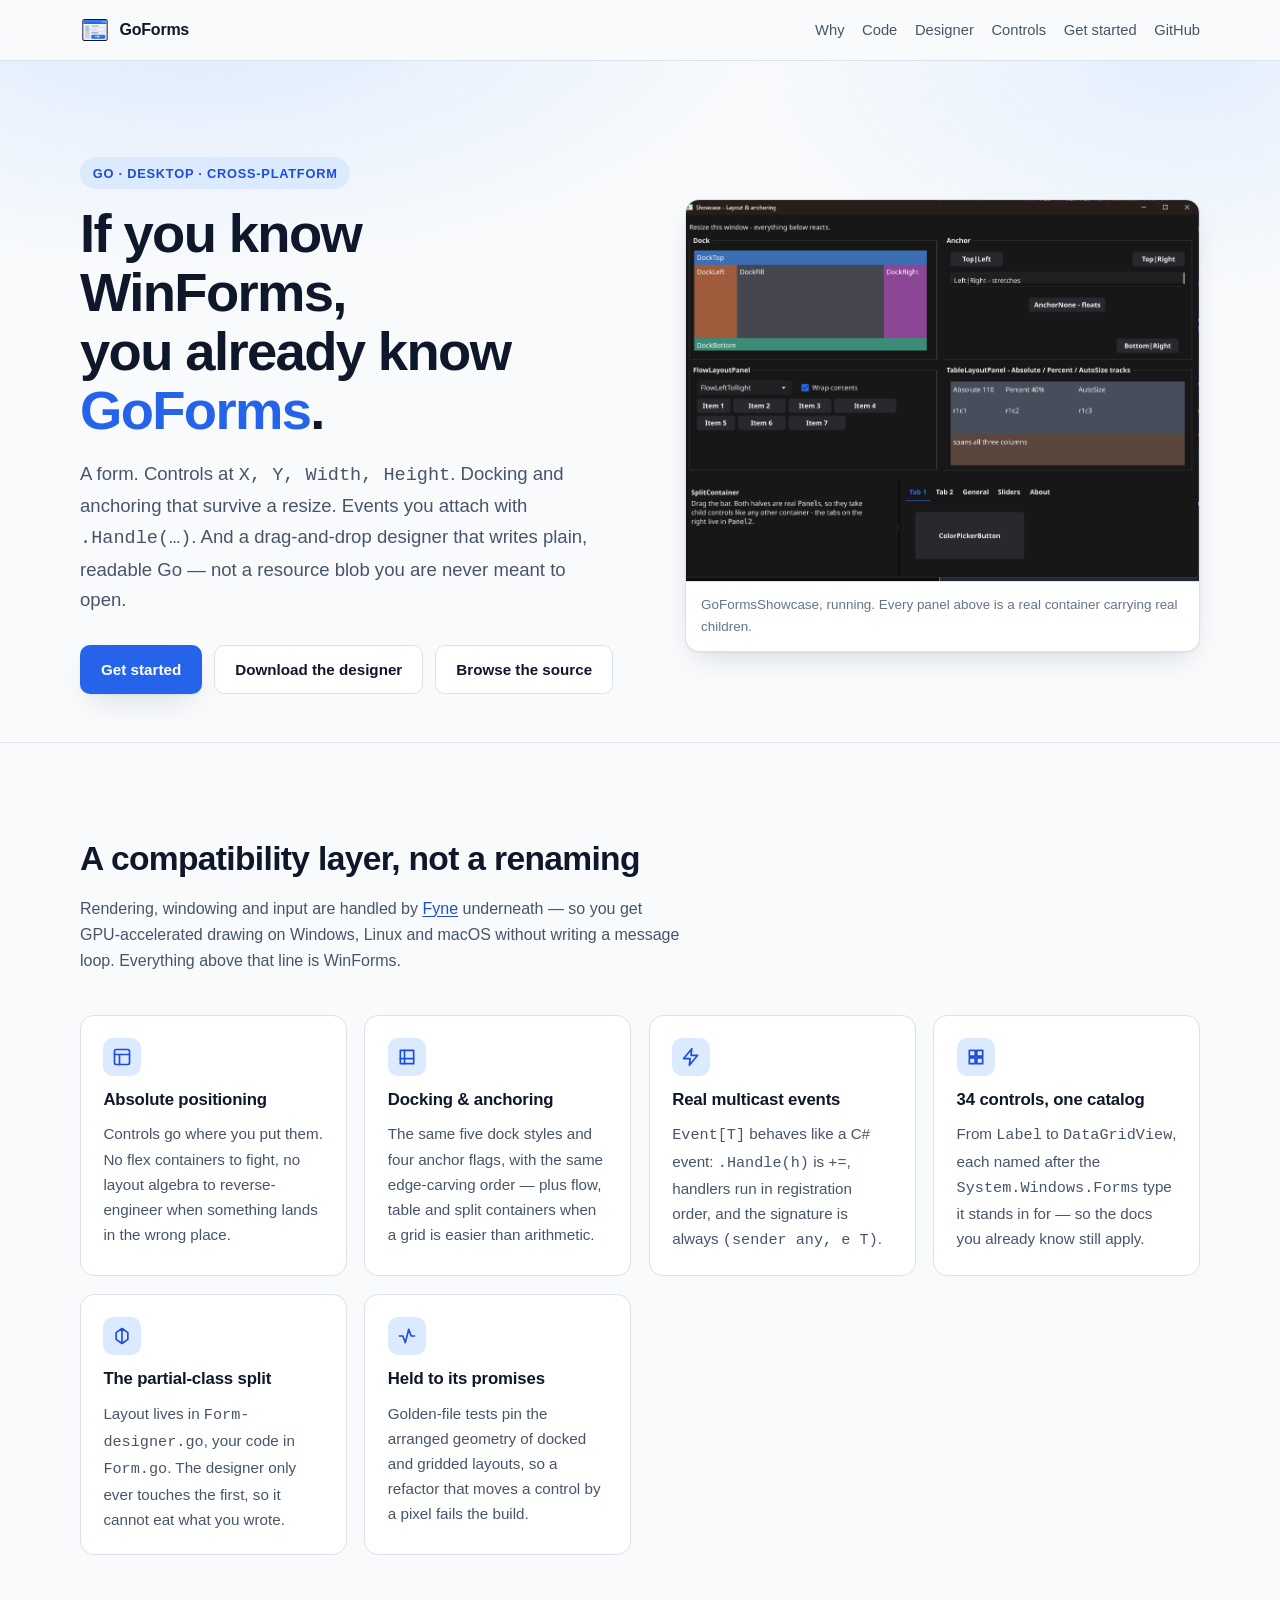
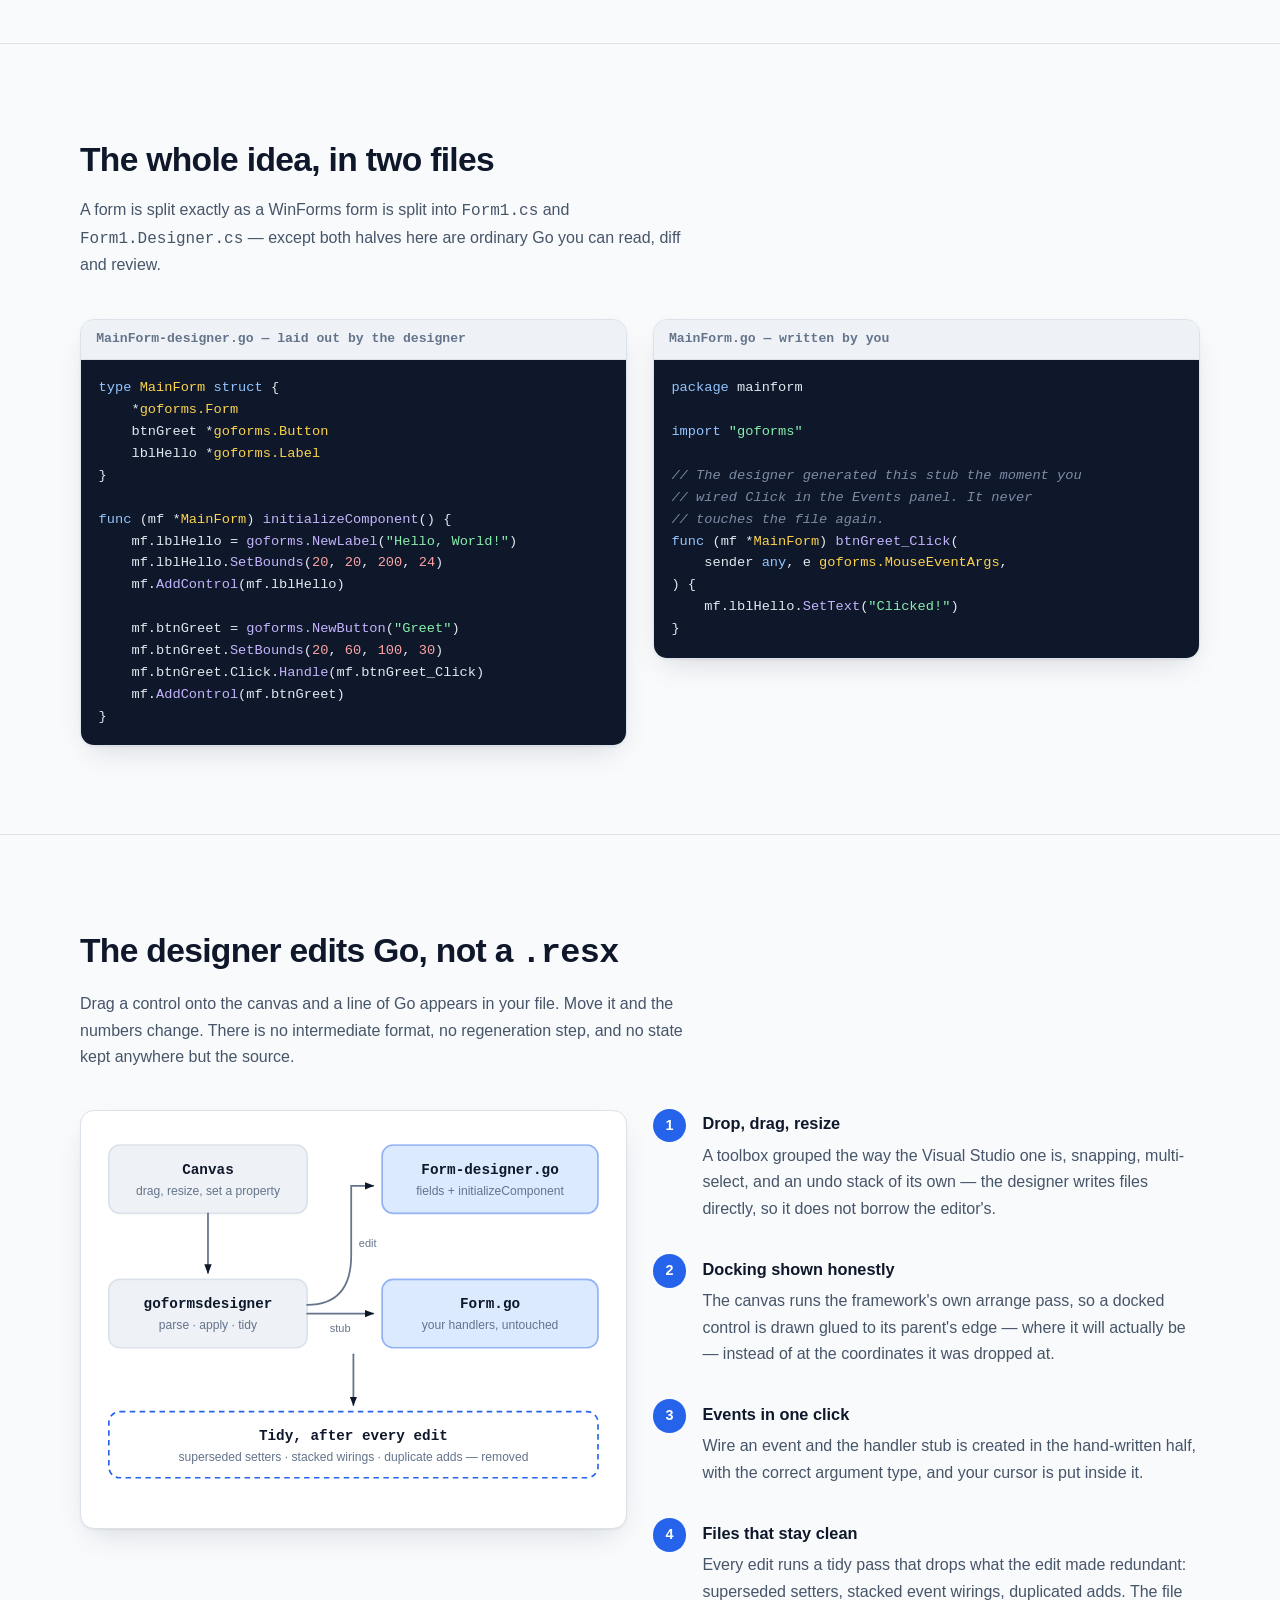
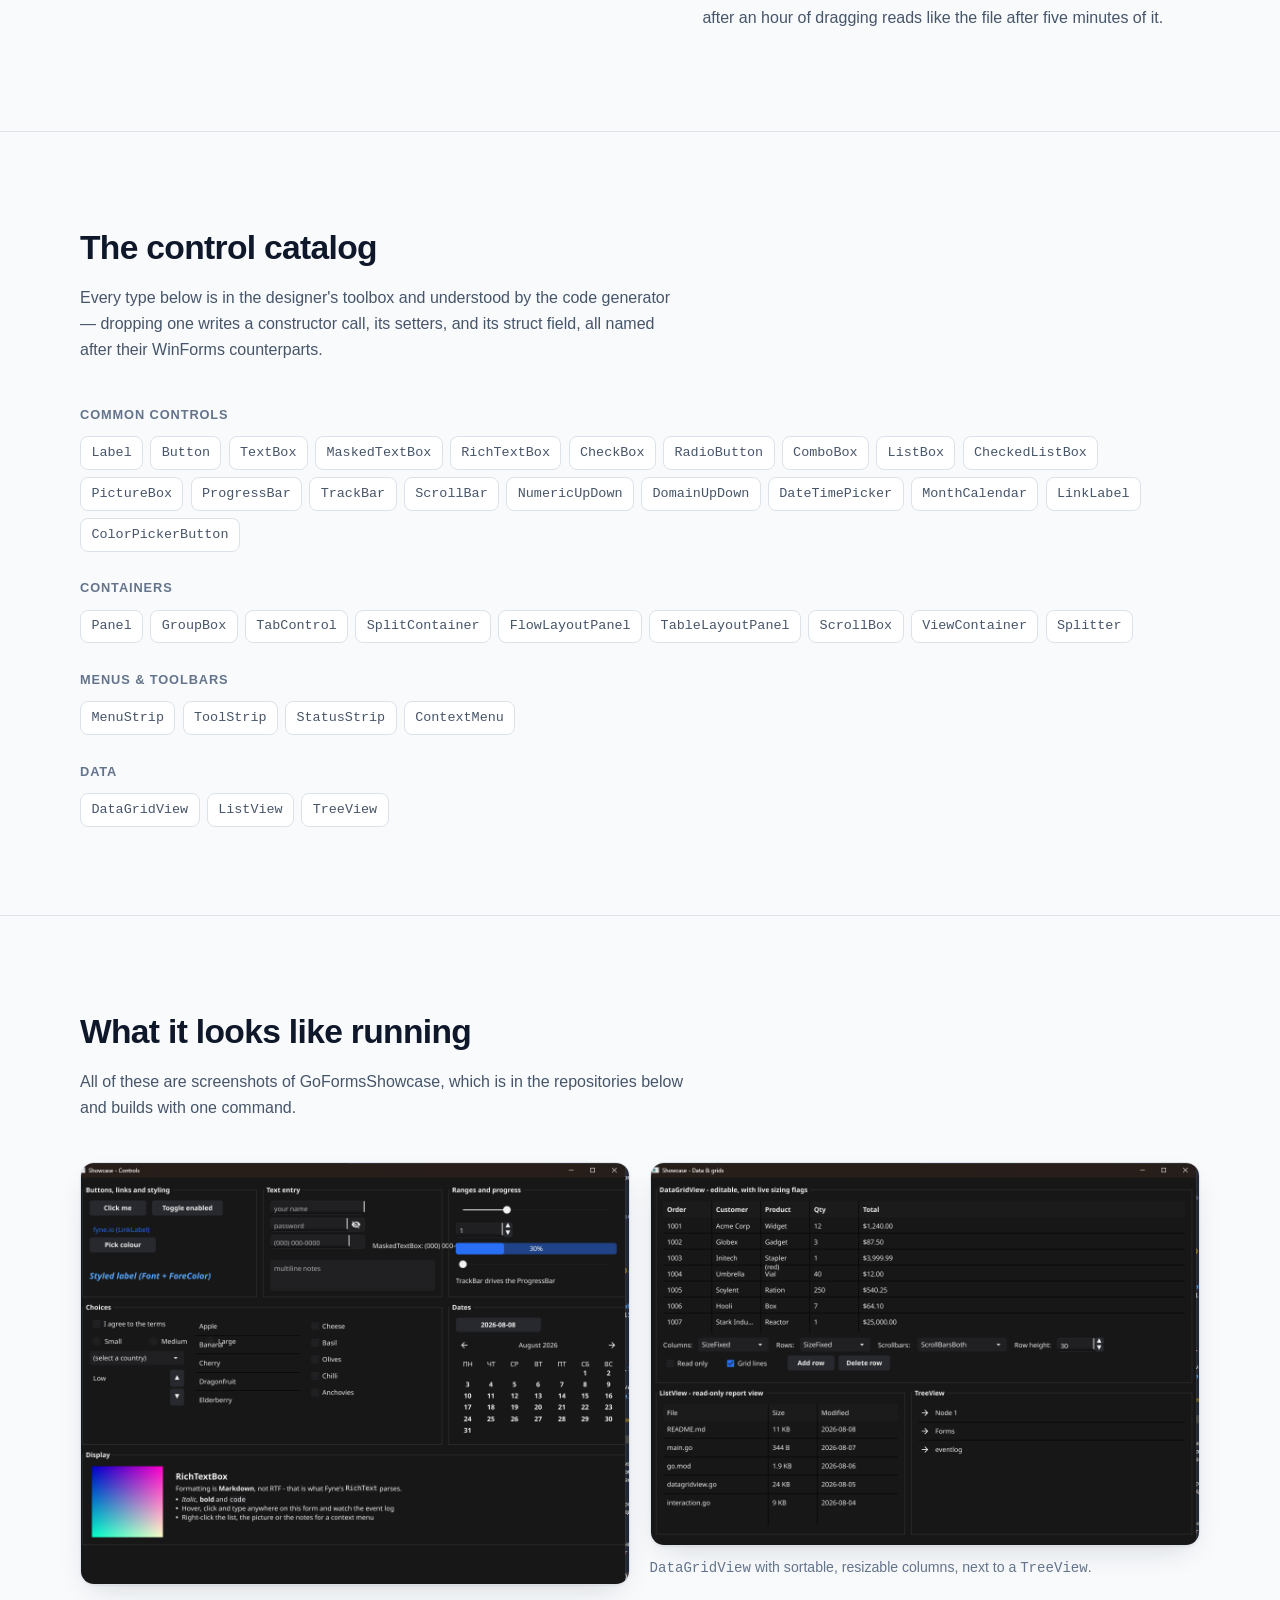
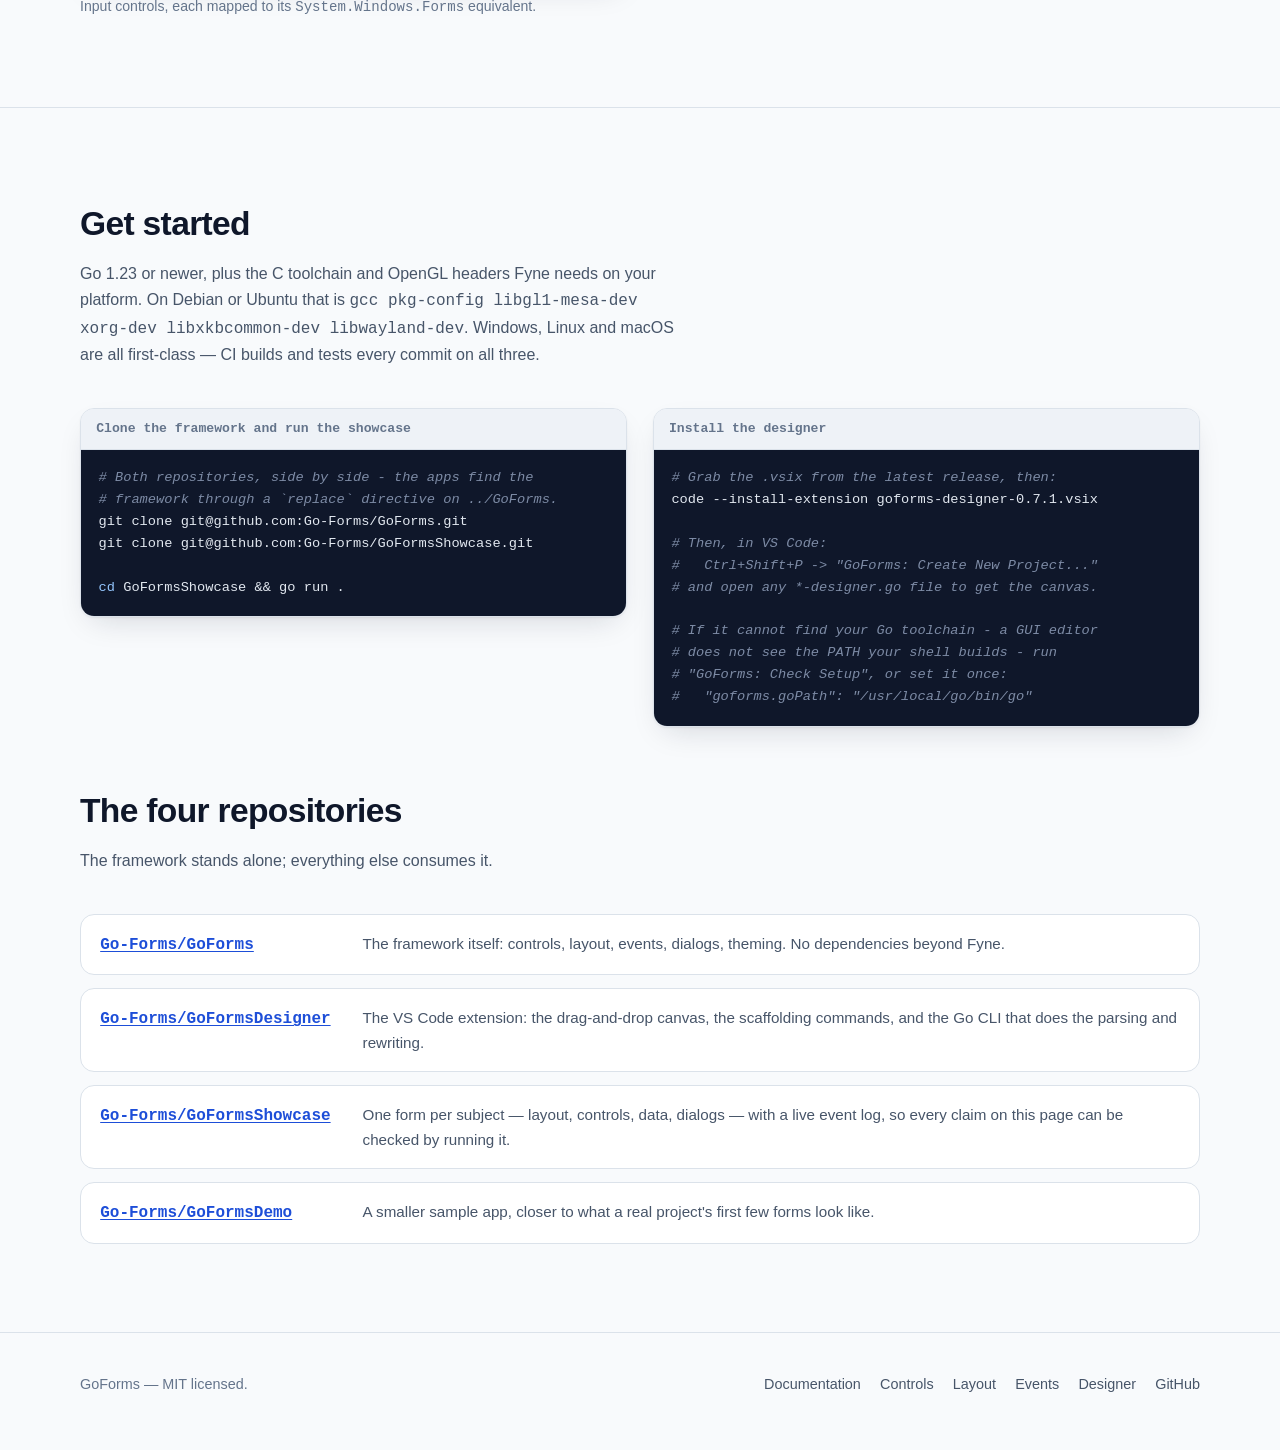
==== site/index.html @ 5653a072 "Point the site at the release that now exists The install block named a .vsix with no version and no" ====
<!doctype html>
<html lang="en">
<head>
<meta charset="utf-8">
<meta name="viewport" content="width=device-width, initial-scale=1">
<title>GoForms — WinForms for Go, with a real visual designer</title>
<meta name="description" content="GoForms is a Windows Forms-style GUI framework for Go: absolute layout, docking and anchoring, C#-style events, and a drag-and-drop designer that edits your Go source directly inside VS Code.">
<link rel="icon" href="assets/favicon.svg" type="image/svg+xml">
<link rel="stylesheet" href="style.css">
<meta property="og:title" content="GoForms — WinForms for Go">
<meta property="og:description" content="A Windows Forms-style GUI framework for Go, with a drag-and-drop designer for VS Code that edits your Go source directly.">
<meta property="og:type" content="website">
<meta property="og:image" content="assets/layout-design.png">
</head>
<body>

<header class="topbar">
  <div class="wrap">
    <a class="brand" href="#top">
      <img src="assets/logo.svg" alt="">
      <span>GoForms</span>
    </a>
    <nav>
      <a href="#why">Why</a>
      <a href="#code">Code</a>
      <a href="#designer">Designer</a>
      <a href="#controls">Controls</a>
      <a href="#start">Get started</a>
      <a href="https://github.com/Go-Forms">GitHub</a>
    </nav>
  </div>
</header>

<main id="top">

<section class="hero">
  <div class="wrap hero-grid">
    <div>
      <span class="eyebrow">Go · Desktop · Cross-platform</span>
      <h1>If you know WinForms,<br>you already know <span class="accent">GoForms</span>.</h1>
      <p class="lede">
        A form. Controls at <code translate="no">X, Y, Width, Height</code>. Docking and anchoring
        that survive a resize. Events you attach with <code translate="no">.Handle(…)</code>. And a
        drag-and-drop designer that writes plain, readable Go — not a resource
        blob you are never meant to open.
      </p>
      <div class="cta">
        <a class="btn btn-primary" href="#start">Get started</a>
        <a class="btn btn-ghost" href="https://github.com/Go-Forms/GoFormsDesigner/releases/latest">Download the designer</a>
        <a class="btn btn-ghost" href="https://github.com/Go-Forms/GoForms">Browse the source</a>
      </div>
    </div>
    <figure class="hero-shot">
      <img src="assets/layout-design.png" alt="The GoForms showcase running its layout form: five coloured docked panels, anchored buttons, a flow layout panel, a table layout panel and a split container with tabs.">
      <figcaption>GoFormsShowcase, running. Every panel above is a real container carrying real children.</figcaption>
    </figure>
  </div>
</section>

<section id="why">
  <div class="wrap">
    <div class="section-head">
      <h2>A compatibility layer, not a renaming</h2>
      <p>
        Rendering, windowing and input are handled by <a href="https://fyne.io">Fyne</a>
        underneath — so you get GPU-accelerated drawing on Windows, Linux and macOS
        without writing a message loop. Everything above that line is WinForms.
      </p>
    </div>

    <div class="cards">
      <div class="card">
        <div class="glyph" aria-hidden="true"><svg viewBox="0 0 24 24" fill="none" stroke="currentColor" stroke-width="2" stroke-linecap="round" stroke-linejoin="round"><rect x="3" y="3" width="18" height="18" rx="2"/><path d="M3 9h18M9 21V9"/></svg></div>
        <h3>Absolute positioning</h3>
        <p>Controls go where you put them. No flex containers to fight, no layout algebra to reverse-engineer when something lands in the wrong place.</p>
      </div>
      <div class="card">
        <div class="glyph" aria-hidden="true"><svg viewBox="0 0 24 24" fill="none" stroke="currentColor" stroke-width="2" stroke-linecap="round" stroke-linejoin="round"><path d="M4 4h16v16H4z"/><path d="M9 4v16M4 14h16"/></svg></div>
        <h3>Docking &amp; anchoring</h3>
        <p>The same five dock styles and four anchor flags, with the same edge-carving order — plus flow, table and split containers when a grid is easier than arithmetic.</p>
      </div>
      <div class="card">
        <div class="glyph" aria-hidden="true"><svg viewBox="0 0 24 24" fill="none" stroke="currentColor" stroke-width="2" stroke-linecap="round" stroke-linejoin="round"><path d="M13 2 3 14h8l-1 8 10-12h-8z"/></svg></div>
        <h3>Real multicast events</h3>
        <p><code translate="no">Event[T]</code> behaves like a C# event: <code translate="no">.Handle(h)</code> is <code translate="no">+=</code>, handlers run in registration order, and the signature is always <code translate="no">(sender any, e T)</code>.</p>
      </div>
      <div class="card">
        <div class="glyph" aria-hidden="true"><svg viewBox="0 0 24 24" fill="none" stroke="currentColor" stroke-width="2" stroke-linecap="round" stroke-linejoin="round"><path d="M4 4h7v7H4zM13 4h7v7h-7zM4 13h7v7H4zM13 13h7v7h-7z"/></svg></div>
        <h3>34 controls, one catalog</h3>
        <p>From <code translate="no">Label</code> to <code translate="no">DataGridView</code>, each named after the <code translate="no">System.Windows.Forms</code> type it stands in for — so the docs you already know still apply.</p>
      </div>
      <div class="card">
        <div class="glyph" aria-hidden="true"><svg viewBox="0 0 24 24" fill="none" stroke="currentColor" stroke-width="2" stroke-linecap="round" stroke-linejoin="round"><path d="M12 3v18M5 8l7-5 7 5v8l-7 5-7-5z"/></svg></div>
        <h3>The partial-class split</h3>
        <p>Layout lives in <code translate="no">Form-designer.go</code>, your code in <code translate="no">Form.go</code>. The designer only ever touches the first, so it cannot eat what you wrote.</p>
      </div>
      <div class="card">
        <div class="glyph" aria-hidden="true"><svg viewBox="0 0 24 24" fill="none" stroke="currentColor" stroke-width="2" stroke-linecap="round" stroke-linejoin="round"><path d="M3 12h4l3 8 4-16 3 8h4"/></svg></div>
        <h3>Held to its promises</h3>
        <p>Golden-file tests pin the arranged geometry of docked and gridded layouts, so a refactor that moves a control by a pixel fails the build.</p>
      </div>
    </div>
  </div>
</section>

<section id="code">
  <div class="wrap">
    <div class="section-head">
      <h2>The whole idea, in two files</h2>
      <p>
        A form is split exactly as a WinForms form is split into
        <code translate="no">Form1.cs</code> and <code translate="no">Form1.Designer.cs</code> — except both halves
        here are ordinary Go you can read, diff and review.
      </p>
    </div>

    <div class="split">
      <figure class="code">
        <figcaption translate="no">MainForm-designer.go — laid out by the designer</figcaption>
<pre translate="no"><span class="k">type</span> <span class="t">MainForm</span> <span class="k">struct</span> {
	*<span class="t">goforms.Form</span>
	btnGreet *<span class="t">goforms.Button</span>
	lblHello *<span class="t">goforms.Label</span>
}

<span class="k">func</span> (mf *<span class="t">MainForm</span>) <span class="f">initializeComponent</span>() {
	mf.lblHello = <span class="f">goforms.NewLabel</span>(<span class="s">"Hello, World!"</span>)
	mf.lblHello.<span class="f">SetBounds</span>(<span class="n">20</span>, <span class="n">20</span>, <span class="n">200</span>, <span class="n">24</span>)
	mf.<span class="f">AddControl</span>(mf.lblHello)

	mf.btnGreet = <span class="f">goforms.NewButton</span>(<span class="s">"Greet"</span>)
	mf.btnGreet.<span class="f">SetBounds</span>(<span class="n">20</span>, <span class="n">60</span>, <span class="n">100</span>, <span class="n">30</span>)
	mf.btnGreet.Click.<span class="f">Handle</span>(mf.btnGreet_Click)
	mf.<span class="f">AddControl</span>(mf.btnGreet)
}</pre>
      </figure>

      <figure class="code">
        <figcaption translate="no">MainForm.go — written by you</figcaption>
<pre translate="no"><span class="k">package</span> mainform

<span class="k">import</span> <span class="s">"goforms"</span>

<span class="c">// The designer generated this stub the moment you</span>
<span class="c">// wired Click in the Events panel. It never</span>
<span class="c">// touches the file again.</span>
<span class="k">func</span> (mf *<span class="t">MainForm</span>) <span class="f">btnGreet_Click</span>(
	sender <span class="k">any</span>, e <span class="t">goforms.MouseEventArgs</span>,
) {
	mf.lblHello.<span class="f">SetText</span>(<span class="s">"Clicked!"</span>)
}</pre>
      </figure>
    </div>
  </div>
</section>

<section id="designer">
  <div class="wrap">
    <div class="section-head">
      <h2>The designer edits Go, not a <code translate="no">.resx</code></h2>
      <p>
        Drag a control onto the canvas and a line of Go appears in your file.
        Move it and the numbers change. There is no intermediate format, no
        regeneration step, and no state kept anywhere but the source.
      </p>
    </div>

    <div class="split">
      <figure class="diagram">
        <svg viewBox="0 0 460 330" role="img" aria-labelledby="flow-title flow-desc">
          <title id="flow-title">What one designer edit does</title>
          <desc id="flow-desc">Dragging a control on the canvas sends an operation to the helper CLI, which
          rewrites the designer file; wiring an event additionally creates a handler stub in the
          hand-written file. Both files are then re-parsed to redraw the canvas.</desc>

          <defs>
            <marker id="dg-head" viewBox="0 0 10 10" refX="8" refY="5"
                    markerWidth="6" markerHeight="6" orient="auto-start-reverse">
              <path d="M0 1.5 9 5 0 8.5z" fill="currentColor"/>
            </marker>
          </defs>

          <g class="dg-box">
            <rect x="8" y="10" width="180" height="62" rx="10"/>
            <text class="dg-h" translate="no" x="98" y="36">Canvas</text>
            <text class="dg-p" x="98" y="55">drag, resize, set a property</text>
          </g>

          <g class="dg-box">
            <rect x="8" y="132" width="180" height="62" rx="10"/>
            <text class="dg-h" translate="no" x="98" y="158">goformsdesigner</text>
            <text class="dg-p" x="98" y="177">parse · apply · tidy</text>
          </g>

          <g class="dg-box dg-file">
            <rect x="256" y="10" width="196" height="62" rx="10"/>
            <text class="dg-h" translate="no" x="354" y="36">Form-designer.go</text>
            <text class="dg-p" x="354" y="55">fields + initializeComponent</text>
          </g>

          <g class="dg-box dg-file">
            <rect x="256" y="132" width="196" height="62" rx="10"/>
            <text class="dg-h" translate="no" x="354" y="158">Form.go</text>
            <text class="dg-p" x="354" y="177">your handlers, untouched</text>
          </g>

          <g class="dg-box dg-tidy">
            <rect x="8" y="252" width="444" height="60" rx="10"/>
            <text class="dg-h" translate="no" x="230" y="278">Tidy, after every edit</text>
            <text class="dg-p" x="230" y="297">superseded setters · stacked wirings · duplicate adds — removed</text>
          </g>

          <g class="dg-arrow">
            <path d="M98 72v54"/>
            <path d="M188 163h60"/>
            <path d="M188 155q40 0 40-45V47h20"/>
            <path d="M230 200v46"/>
          </g>
          <g class="dg-label">
            <text x="218" y="180">stub</text>
            <text x="243" y="103">edit</text>
          </g>
        </svg>
      </figure>
      <div>
        <ol class="steps">
          <li>
            <h3>Drop, drag, resize</h3>
            <p>A toolbox grouped the way the Visual Studio one is, snapping, multi-select, and an undo stack of its own — the designer writes files directly, so it does not borrow the editor's.</p>
          </li>
          <li>
            <h3>Docking shown honestly</h3>
            <p>The canvas runs the framework's own arrange pass, so a docked control is drawn glued to its parent's edge — where it will actually be — instead of at the coordinates it was dropped at.</p>
          </li>
          <li>
            <h3>Events in one click</h3>
            <p>Wire an event and the handler stub is created in the hand-written half, with the correct argument type, and your cursor is put inside it.</p>
          </li>
          <li>
            <h3>Files that stay clean</h3>
            <p>Every edit runs a tidy pass that drops what the edit made redundant: superseded setters, stacked event wirings, duplicated adds. The file after an hour of dragging reads like the file after five minutes of it.</p>
          </li>
        </ol>
      </div>
    </div>
  </div>
</section>

<section id="controls">
  <div class="wrap">
    <div class="section-head">
      <h2>The control catalog</h2>
      <p>
        Every type below is in the designer's toolbox and understood by the code
        generator — dropping one writes a constructor call, its setters, and its
        struct field, all named after their WinForms counterparts.
      </p>
    </div>

    <div class="catalog-group">
      <h3>Common controls</h3>
      <div class="chips">
        <span class="chip" translate="no">Label</span><span class="chip" translate="no">Button</span><span class="chip" translate="no">TextBox</span>
        <span class="chip" translate="no">MaskedTextBox</span><span class="chip" translate="no">RichTextBox</span><span class="chip" translate="no">CheckBox</span>
        <span class="chip" translate="no">RadioButton</span><span class="chip" translate="no">ComboBox</span><span class="chip" translate="no">ListBox</span>
        <span class="chip" translate="no">CheckedListBox</span><span class="chip" translate="no">PictureBox</span><span class="chip" translate="no">ProgressBar</span>
        <span class="chip" translate="no">TrackBar</span><span class="chip" translate="no">ScrollBar</span><span class="chip" translate="no">NumericUpDown</span>
        <span class="chip" translate="no">DomainUpDown</span><span class="chip" translate="no">DateTimePicker</span><span class="chip" translate="no">MonthCalendar</span>
        <span class="chip" translate="no">LinkLabel</span><span class="chip" translate="no">ColorPickerButton</span>
      </div>
    </div>

    <div class="catalog-group">
      <h3>Containers</h3>
      <div class="chips">
        <span class="chip" translate="no">Panel</span><span class="chip" translate="no">GroupBox</span><span class="chip" translate="no">TabControl</span>
        <span class="chip" translate="no">SplitContainer</span><span class="chip" translate="no">FlowLayoutPanel</span>
        <span class="chip" translate="no">TableLayoutPanel</span><span class="chip" translate="no">ScrollBox</span>
        <span class="chip" translate="no">ViewContainer</span><span class="chip" translate="no">Splitter</span>
      </div>
    </div>

    <div class="catalog-group">
      <h3>Menus &amp; toolbars</h3>
      <div class="chips">
        <span class="chip" translate="no">MenuStrip</span><span class="chip" translate="no">ToolStrip</span>
        <span class="chip" translate="no">StatusStrip</span><span class="chip" translate="no">ContextMenu</span>
      </div>
    </div>

    <div class="catalog-group">
      <h3>Data</h3>
      <div class="chips">
        <span class="chip" translate="no">DataGridView</span><span class="chip" translate="no">ListView</span><span class="chip" translate="no">TreeView</span>
      </div>
    </div>
  </div>
</section>

<section id="gallery">
  <div class="wrap">
    <div class="section-head">
      <h2>What it looks like running</h2>
      <p>All of these are screenshots of GoFormsShowcase, which is in the repositories below and builds with one command.</p>
    </div>
    <div class="gallery">
      <figure>
        <img src="assets/form-controls.png" alt="A form showing text boxes, combo boxes, check boxes, track bars and up-down controls.">
        <figcaption>Input controls, each mapped to its <code translate="no">System.Windows.Forms</code> equivalent.</figcaption>
      </figure>
      <figure>
        <img src="assets/form-data.png" alt="A DataGridView with sortable columns beside a TreeView.">
        <figcaption><code translate="no">DataGridView</code> with sortable, resizable columns, next to a <code translate="no">TreeView</code>.</figcaption>
      </figure>
    </div>
  </div>
</section>

<section id="start">
  <div class="wrap">
    <div class="section-head">
      <h2>Get started</h2>
      <p>
        Go 1.23 or newer, plus the C toolchain and OpenGL headers Fyne needs on
        your platform. On Debian or Ubuntu that is
        <code translate="no">gcc pkg-config libgl1-mesa-dev xorg-dev libxkbcommon-dev libwayland-dev</code>.
        Windows, Linux and macOS are all first-class — CI builds and tests
        every commit on all three.
      </p>
    </div>

    <div class="split">
      <figure class="code">
        <figcaption>Clone the framework and run the showcase</figcaption>
<pre translate="no"><span class="c"># Both repositories, side by side - the apps find the</span>
<span class="c"># framework through a `replace` directive on ../GoForms.</span>
git clone git@github.com:Go-Forms/GoForms.git
git clone git@github.com:Go-Forms/GoFormsShowcase.git

<span class="k">cd</span> GoFormsShowcase &amp;&amp; go run .</pre>
      </figure>

      <figure class="code">
        <figcaption>Install the designer</figcaption>
<pre translate="no"><span class="c"># Grab the .vsix from the latest release, then:</span>
code --install-extension goforms-designer-0.7.1.vsix

<span class="c"># Then, in VS Code:</span>
<span class="c">#   Ctrl+Shift+P -> "GoForms: Create New Project..."</span>
<span class="c"># and open any *-designer.go file to get the canvas.</span>

<span class="c"># If it cannot find your Go toolchain - a GUI editor</span>
<span class="c"># does not see the PATH your shell builds - run</span>
<span class="c"># "GoForms: Check Setup", or set it once:</span>
<span class="c">#   "goforms.goPath": "/usr/local/go/bin/go"</span></pre>
      </figure>
    </div>

    <div class="section-head" style="margin-top:3.5rem">
      <h2>The four repositories</h2>
      <p>The framework stands alone; everything else consumes it.</p>
    </div>

    <div class="repos">
      <div class="repo">
        <a href="https://github.com/Go-Forms/GoForms">Go-Forms/GoForms</a>
        <p>The framework itself: controls, layout, events, dialogs, theming. No dependencies beyond Fyne.</p>
      </div>
      <div class="repo">
        <a href="https://github.com/Go-Forms/GoFormsDesigner">Go-Forms/GoFormsDesigner</a>
        <p>The VS Code extension: the drag-and-drop canvas, the scaffolding commands, and the Go CLI that does the parsing and rewriting.</p>
      </div>
      <div class="repo">
        <a href="https://github.com/Go-Forms/GoFormsShowcase">Go-Forms/GoFormsShowcase</a>
        <p>One form per subject — layout, controls, data, dialogs — with a live event log, so every claim on this page can be checked by running it.</p>
      </div>
      <div class="repo">
        <a href="https://github.com/Go-Forms/GoFormsDemo">Go-Forms/GoFormsDemo</a>
        <p>A smaller sample app, closer to what a real project's first few forms look like.</p>
      </div>
    </div>
  </div>
</section>

</main>

<footer>
  <div class="wrap">
    <span>GoForms — MIT licensed.</span>
    <nav>
      <a href="https://github.com/Go-Forms/GoForms/tree/main/docs">Documentation</a>
      <a href="https://github.com/Go-Forms/GoForms/blob/main/docs/controls.md">Controls</a>
      <a href="https://github.com/Go-Forms/GoForms/blob/main/docs/layout.md">Layout</a>
      <a href="https://github.com/Go-Forms/GoForms/blob/main/docs/events.md">Events</a>
      <a href="https://github.com/Go-Forms/GoForms/blob/main/docs/designer.md">Designer</a>
      <a href="https://github.com/Go-Forms">GitHub</a>
    </nav>
  </div>
</footer>

</body>
</html>
---- site/style.css ----
/* GoForms landing page.
   One palette, defined light-first on :root and re-stated for the two ways a
   visitor can end up dark: an explicit choice, and the system default. */
:root {
  --bg: #f8fafc;
  --bg-raised: #ffffff;
  --bg-sunken: #eef2f7;
  --ink: #0f172a;
  --ink-soft: #475569;
  --ink-faint: #64748b;
  --line: #dbe2ea;
  --accent: #2563eb;
  --accent-soft: #dbeafe;
  --accent-ink: #1d4ed8;
  --code-bg: #0f172a;
  --code-ink: #e2e8f0;
  --shadow: 0 1px 2px rgba(15, 23, 42, .06), 0 12px 32px -12px rgba(15, 23, 42, .18);
  --radius: 14px;
  --measure: 68ch;
  color-scheme: light;
}

@media (prefers-color-scheme: dark) {
  :root:not([data-theme="light"]) {
    --bg: #0b1120;
    --bg-raised: #111a2e;
    --bg-sunken: #0f172a;
    --ink: #e8eef8;
    --ink-soft: #a8b6cd;
    --ink-faint: #8296b3;
    --line: #23314c;
    --accent: #60a5fa;
    --accent-soft: #17264a;
    --accent-ink: #93c5fd;
    --code-bg: #070c17;
    --code-ink: #dbe4f3;
    --shadow: 0 1px 2px rgba(0, 0, 0, .5), 0 16px 40px -16px rgba(0, 0, 0, .7);
    color-scheme: dark;
  }
}

:root[data-theme="dark"] {
  --bg: #0b1120;
  --bg-raised: #111a2e;
  --bg-sunken: #0f172a;
  --ink: #e8eef8;
  --ink-soft: #a8b6cd;
  --ink-faint: #8296b3;
  --line: #23314c;
  --accent: #60a5fa;
  --accent-soft: #17264a;
  --accent-ink: #93c5fd;
  --code-bg: #070c17;
  --code-ink: #dbe4f3;
  --shadow: 0 1px 2px rgba(0, 0, 0, .5), 0 16px 40px -16px rgba(0, 0, 0, .7);
  color-scheme: dark;
}

* { box-sizing: border-box; }

body {
  margin: 0;
  background: var(--bg);
  color: var(--ink);
  font: 16px/1.65 -apple-system, "Segoe UI", "Inter", Roboto, "Noto Sans",
        "Helvetica Neue", Arial, ui-sans-serif, system-ui, sans-serif;
  -webkit-font-smoothing: antialiased;
}

img { max-width: 100%; height: auto; display: block; }
a { color: var(--accent-ink); text-decoration-thickness: 1px; text-underline-offset: 2px; }
a:hover { color: var(--accent); }

code, pre, kbd {
  font-family: ui-monospace, SFMono-Regular, "SF Mono", Menlo, Consolas,
               "Liberation Mono", monospace;
}

.wrap { width: min(1120px, 100% - 3rem); margin-inline: auto; }

/* ---- Header ---------------------------------------------------------- */

.topbar {
  position: sticky;
  top: 0;
  z-index: 20;
  background: color-mix(in srgb, var(--bg) 86%, transparent);
  backdrop-filter: saturate(160%) blur(12px);
  border-bottom: 1px solid var(--line);
}

.topbar .wrap {
  display: flex;
  align-items: center;
  gap: 1.25rem;
  min-height: 60px;
}

.brand {
  display: flex;
  align-items: center;
  gap: .6rem;
  font-weight: 700;
  letter-spacing: -.015em;
  color: var(--ink);
  text-decoration: none;
  margin-right: auto;
}
.brand img { width: 30px; height: 30px; }

.topbar nav {
  display: flex;
  gap: 1.1rem;
  flex-wrap: wrap;
  font-size: .92rem;
}
.topbar nav a { color: var(--ink-soft); text-decoration: none; }
.topbar nav a:hover { color: var(--accent); }

/* ---- Hero ------------------------------------------------------------ */

.hero {
  padding: clamp(3rem, 8vw, 6rem) 0 3rem;
  background:
    radial-gradient(900px 420px at 15% -10%, var(--accent-soft), transparent 65%),
    radial-gradient(700px 380px at 92% 0%, color-mix(in srgb, var(--accent-soft) 70%, transparent), transparent 60%);
}

.hero-grid {
  display: grid;
  grid-template-columns: minmax(0, 1.05fr) minmax(0, 1fr);
  gap: clamp(2rem, 5vw, 4rem);
  align-items: center;
}

.eyebrow {
  display: inline-flex;
  align-items: center;
  gap: .5rem;
  font-size: .8rem;
  font-weight: 600;
  letter-spacing: .06em;
  text-transform: uppercase;
  color: var(--accent-ink);
  background: var(--accent-soft);
  border-radius: 999px;
  padding: .35rem .8rem;
}

h1 {
  font-size: clamp(2.2rem, 5.5vw, 3.4rem);
  line-height: 1.08;
  letter-spacing: -.03em;
  margin: 1rem 0 .8rem;
}
h1 .accent { color: var(--accent); }

.lede { font-size: clamp(1.02rem, 1.6vw, 1.16rem); color: var(--ink-soft); max-width: 52ch; }

.cta { display: flex; flex-wrap: wrap; gap: .75rem; margin-top: 1.8rem; }

.btn {
  display: inline-flex;
  align-items: center;
  gap: .5rem;
  padding: .68rem 1.25rem;
  border-radius: 10px;
  font-weight: 600;
  font-size: .95rem;
  text-decoration: none;
  border: 1px solid transparent;
  transition: transform .12s ease, box-shadow .12s ease;
}
.btn:hover { transform: translateY(-1px); }
.btn-primary { background: var(--accent); color: #fff; box-shadow: var(--shadow); }
.btn-primary:hover { color: #fff; }
.btn-ghost { background: var(--bg-raised); color: var(--ink); border-color: var(--line); }
.btn-ghost:hover { color: var(--ink); border-color: var(--accent); }

.hero-shot {
  margin: 0;
  border-radius: var(--radius);
  overflow: hidden;
  border: 1px solid var(--line);
  box-shadow: var(--shadow);
  background: var(--bg-raised);
}
.hero-shot figcaption {
  padding: .75rem .95rem;
  border-top: 1px solid var(--line);
  font-size: .84rem;
  color: var(--ink-faint);
}

/* ---- Sections -------------------------------------------------------- */

section { padding: clamp(3rem, 7vw, 5.5rem) 0; }
section + section { border-top: 1px solid var(--line); }

.section-head { max-width: var(--measure); margin-bottom: 2.5rem; }
.section-head h2 {
  font-size: clamp(1.6rem, 3.2vw, 2.1rem);
  letter-spacing: -.02em;
  margin: 0 0 .6rem;
}
.section-head p { color: var(--ink-soft); margin: 0; }

.cards {
  display: grid;
  grid-template-columns: repeat(auto-fit, minmax(260px, 1fr));
  gap: 1.1rem;
}

.card {
  background: var(--bg-raised);
  border: 1px solid var(--line);
  border-radius: var(--radius);
  padding: 1.4rem;
}
.card h3 { margin: .6rem 0 .5rem; font-size: 1.05rem; letter-spacing: -.01em; }
.card p { margin: 0; color: var(--ink-soft); font-size: .95rem; }
.card .glyph {
  width: 38px; height: 38px;
  display: grid; place-items: center;
  border-radius: 10px;
  background: var(--accent-soft);
  color: var(--accent-ink);
}
.card .glyph svg { width: 20px; height: 20px; }

/* ---- Code ------------------------------------------------------------ */

.split {
  display: grid;
  grid-template-columns: repeat(auto-fit, minmax(340px, 1fr));
  gap: 1.6rem;
  align-items: start;
}

figure.code {
  margin: 0;
  border-radius: var(--radius);
  overflow: hidden;
  border: 1px solid var(--line);
  box-shadow: var(--shadow);
}
figure.code figcaption {
  background: var(--bg-sunken);
  border-bottom: 1px solid var(--line);
  padding: .55rem .95rem;
  font-size: .82rem;
  font-weight: 600;
  color: var(--ink-faint);
  font-family: ui-monospace, SFMono-Regular, Menlo, Consolas, monospace;
}
pre {
  margin: 0;
  padding: 1.1rem;
  background: var(--code-bg);
  color: var(--code-ink);
  overflow-x: auto;
  font-size: .855rem;
  line-height: 1.6;
  tab-size: 4;
}
.k  { color: #93c5fd; }
.s  { color: #86efac; }
.n  { color: #fca5a5; }
.c  { color: #7d8ba5; font-style: italic; }
.t  { color: #fcd34d; }
.f  { color: #c4b5fd; }

/* ---- Catalog --------------------------------------------------------- */

.chips { display: flex; flex-wrap: wrap; gap: .45rem; }
.chip {
  font-size: .84rem;
  font-family: ui-monospace, SFMono-Regular, Menlo, Consolas, monospace;
  padding: .3rem .65rem;
  border-radius: 8px;
  background: var(--bg-raised);
  border: 1px solid var(--line);
  color: var(--ink-soft);
}
.catalog-group + .catalog-group { margin-top: 1.6rem; }
.catalog-group h3 {
  font-size: .8rem;
  letter-spacing: .07em;
  text-transform: uppercase;
  color: var(--ink-faint);
  margin: 0 0 .7rem;
}

/* ---- Repo table ------------------------------------------------------ */

.repos { display: grid; gap: .8rem; }
.repo {
  display: grid;
  grid-template-columns: minmax(0, 15rem) minmax(0, 1fr);
  gap: .35rem 1.4rem;
  align-items: baseline;
  padding: 1rem 1.2rem;
  background: var(--bg-raised);
  border: 1px solid var(--line);
  border-radius: var(--radius);
}
.repo a { font-weight: 600; font-family: ui-monospace, SFMono-Regular, Menlo, Consolas, monospace; }
.repo p { margin: 0; color: var(--ink-soft); font-size: .95rem; }

/* ---- Steps ----------------------------------------------------------- */

ol.steps { counter-reset: step; list-style: none; padding: 0; margin: 0; display: grid; gap: 1.4rem; }
ol.steps > li { counter-increment: step; padding-left: 3.1rem; position: relative; }
ol.steps > li::before {
  content: counter(step);
  position: absolute;
  left: 0; top: -.1rem;
  width: 2.1rem; height: 2.1rem;
  display: grid; place-items: center;
  border-radius: 50%;
  background: var(--accent);
  color: #fff;
  font-weight: 700;
  font-size: .9rem;
}
ol.steps h3 { margin: 0 0 .35rem; font-size: 1.02rem; }
ol.steps p { margin: 0 0 .7rem; color: var(--ink-soft); }

/* ---- Gallery --------------------------------------------------------- */

.gallery { display: grid; grid-template-columns: repeat(auto-fit, minmax(300px, 1fr)); gap: 1.2rem; }
.gallery figure { margin: 0; }
.gallery img { border-radius: var(--radius); border: 1px solid var(--line); box-shadow: var(--shadow); }
.gallery figcaption { margin-top: .6rem; font-size: .88rem; color: var(--ink-faint); }

/* ---- Footer ---------------------------------------------------------- */

footer {
  border-top: 1px solid var(--line);
  padding: 2.5rem 0 3.5rem;
  color: var(--ink-faint);
  font-size: .9rem;
}
footer .wrap { display: flex; flex-wrap: wrap; gap: 1rem 2rem; align-items: center; }
footer nav { display: flex; gap: 1.2rem; margin-left: auto; flex-wrap: wrap; }
footer a { color: var(--ink-soft); text-decoration: none; }
footer a:hover { color: var(--accent); }

@media (max-width: 860px) {
  .hero-grid { grid-template-columns: 1fr; }
  .repo { grid-template-columns: 1fr; }
  .topbar nav { display: none; }
}

/* ---- Diagram --------------------------------------------------------- */

figure.diagram {
  margin: 0;
  padding: 1.4rem 1.2rem;
  background: var(--bg-raised);
  border: 1px solid var(--line);
  border-radius: var(--radius);
  box-shadow: var(--shadow);
}
figure.diagram svg { width: 100%; height: auto; overflow: visible; }

.dg-box rect { fill: var(--bg-sunken); stroke: var(--line); stroke-width: 1.5; }
.dg-box.dg-file rect { fill: var(--accent-soft); stroke: color-mix(in srgb, var(--accent) 45%, transparent); }
.dg-box.dg-tidy rect { fill: none; stroke: var(--accent); stroke-width: 1.5; stroke-dasharray: 5 4; }

.dg-h {
  fill: var(--ink);
  font: 600 13px ui-monospace, SFMono-Regular, Menlo, Consolas, monospace;
  text-anchor: middle;
}
.dg-p {
  fill: var(--ink-faint);
  font: 11px -apple-system, "Segoe UI", Roboto, Arial, sans-serif;
  text-anchor: middle;
}
.dg-arrow {
  /* The marker paints with currentColor, which it inherits from here. */
  color: var(--ink-faint);
}
.dg-arrow path {
  fill: none;
  stroke: var(--ink-faint);
  stroke-width: 1.6;
  stroke-linecap: round;
  marker-end: url(#dg-head);
}
.dg-label text {
  fill: var(--ink-faint);
  font: 10px -apple-system, "Segoe UI", Roboto, Arial, sans-serif;
  text-anchor: middle;
}
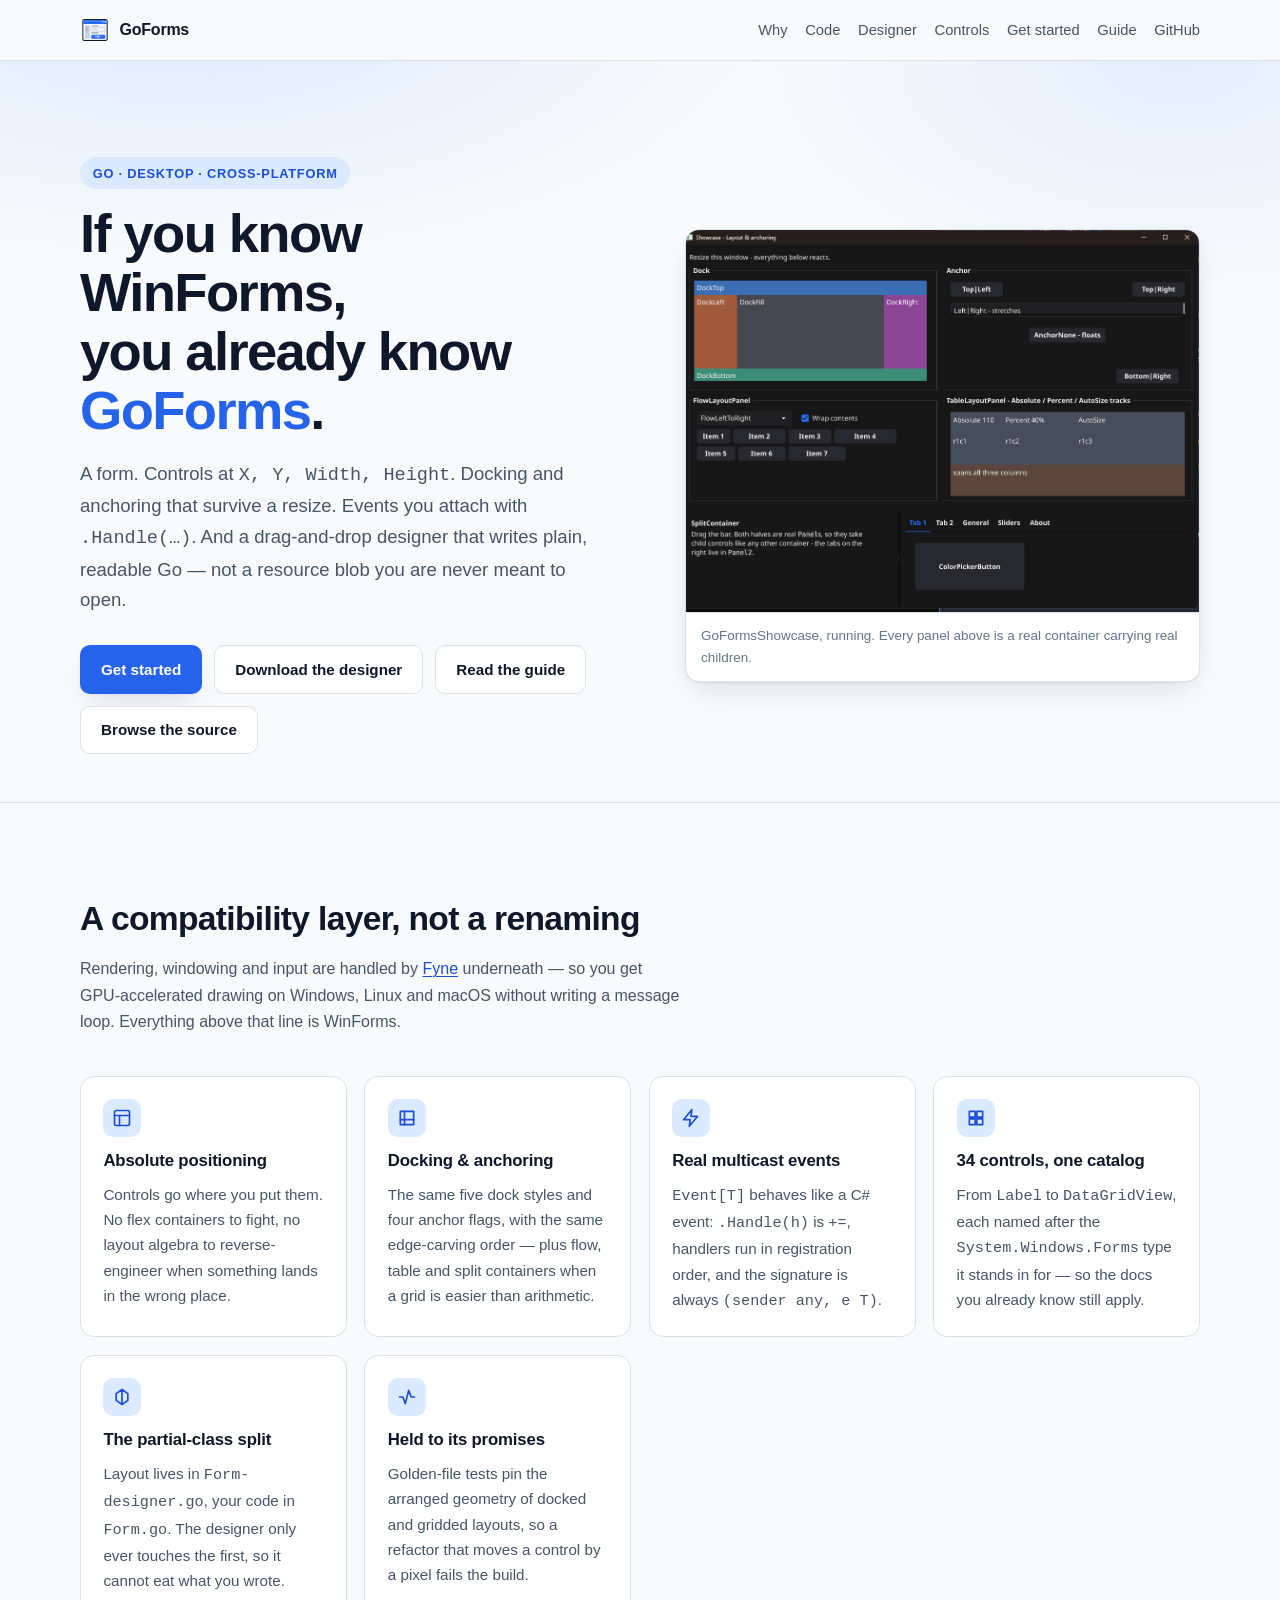
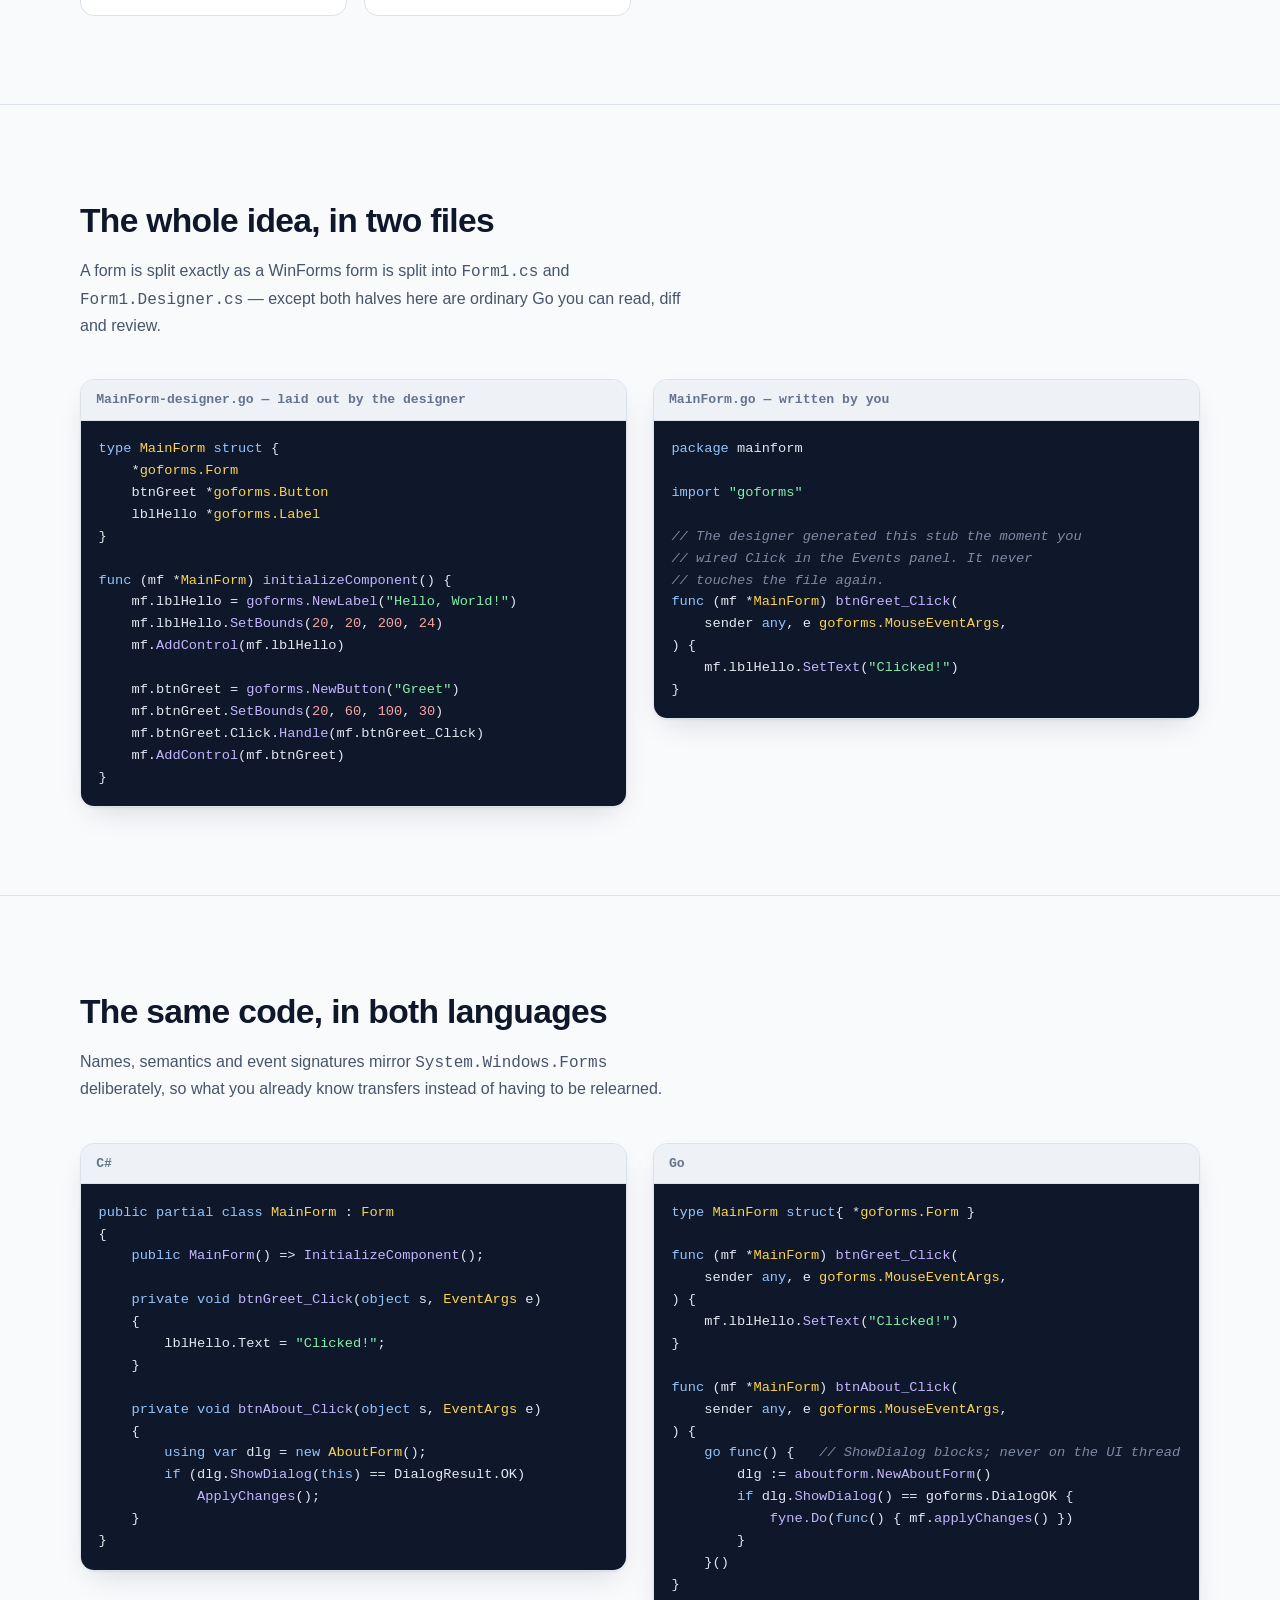
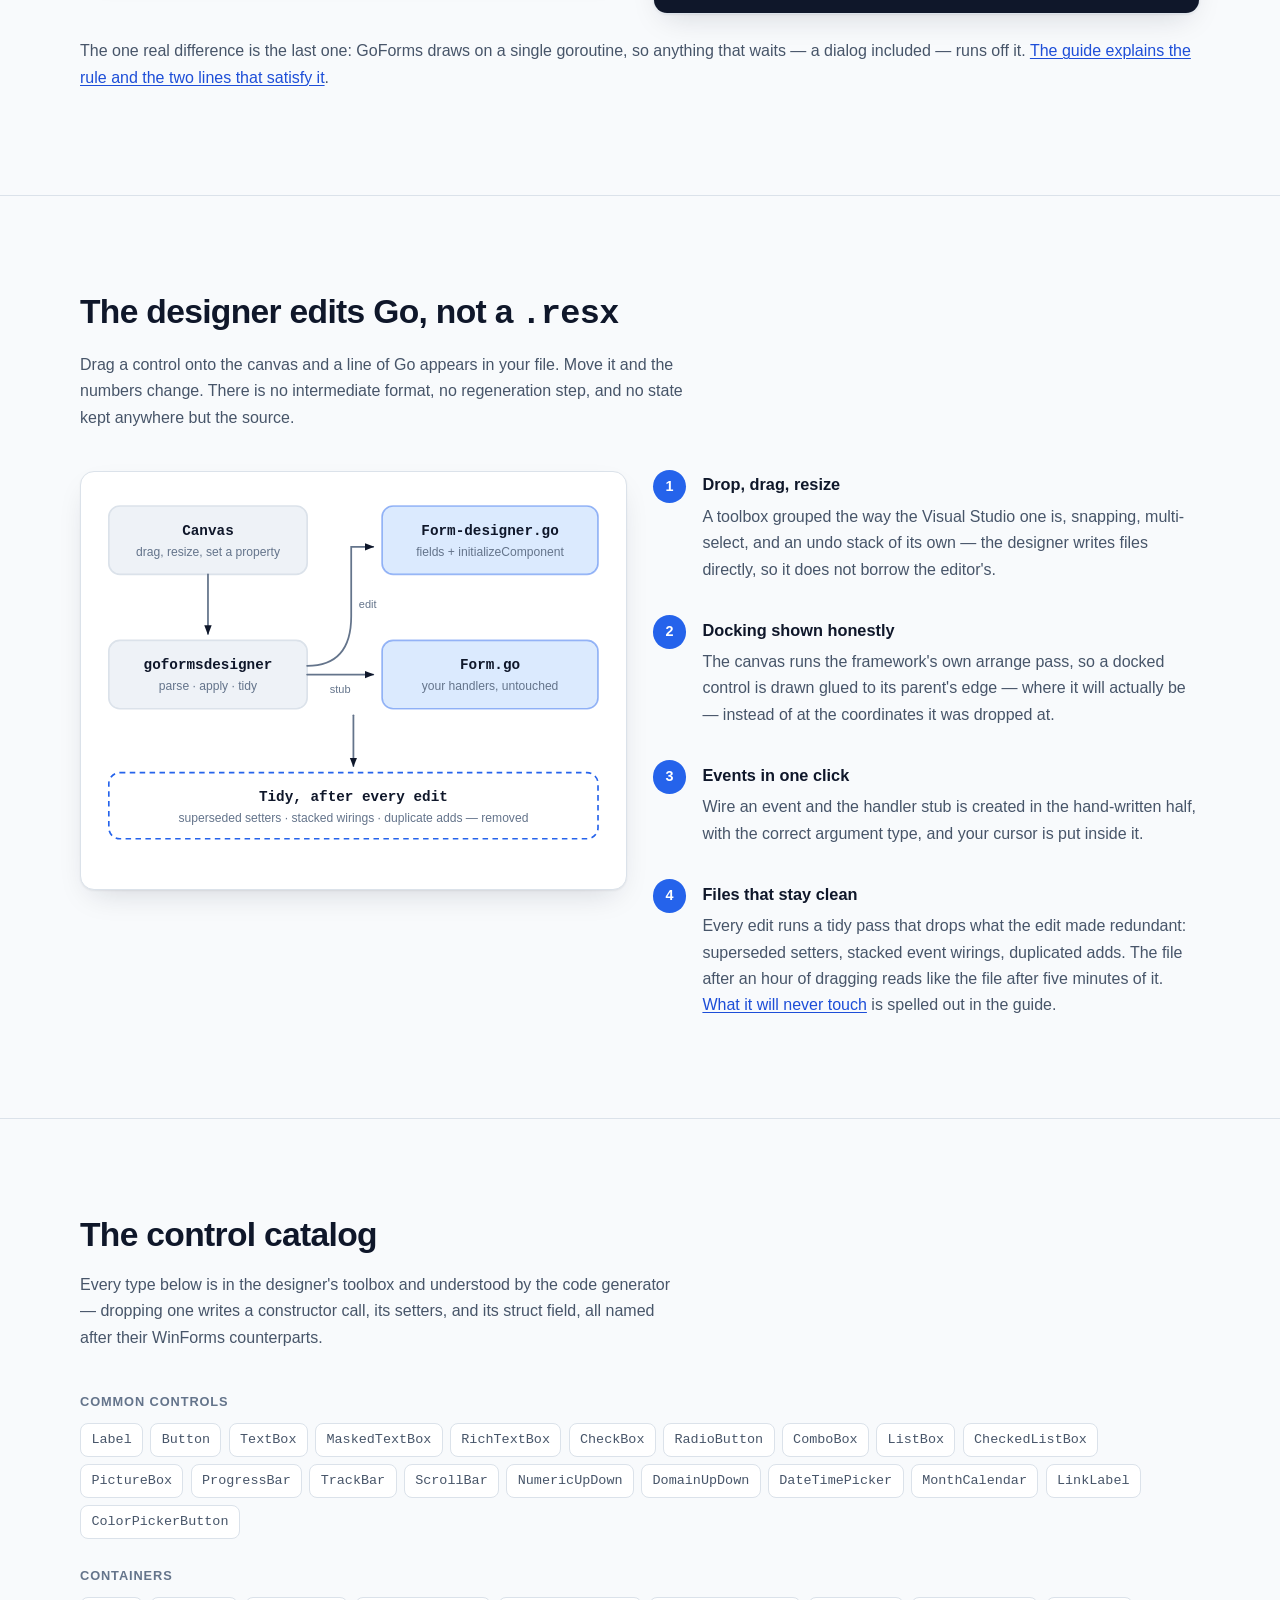
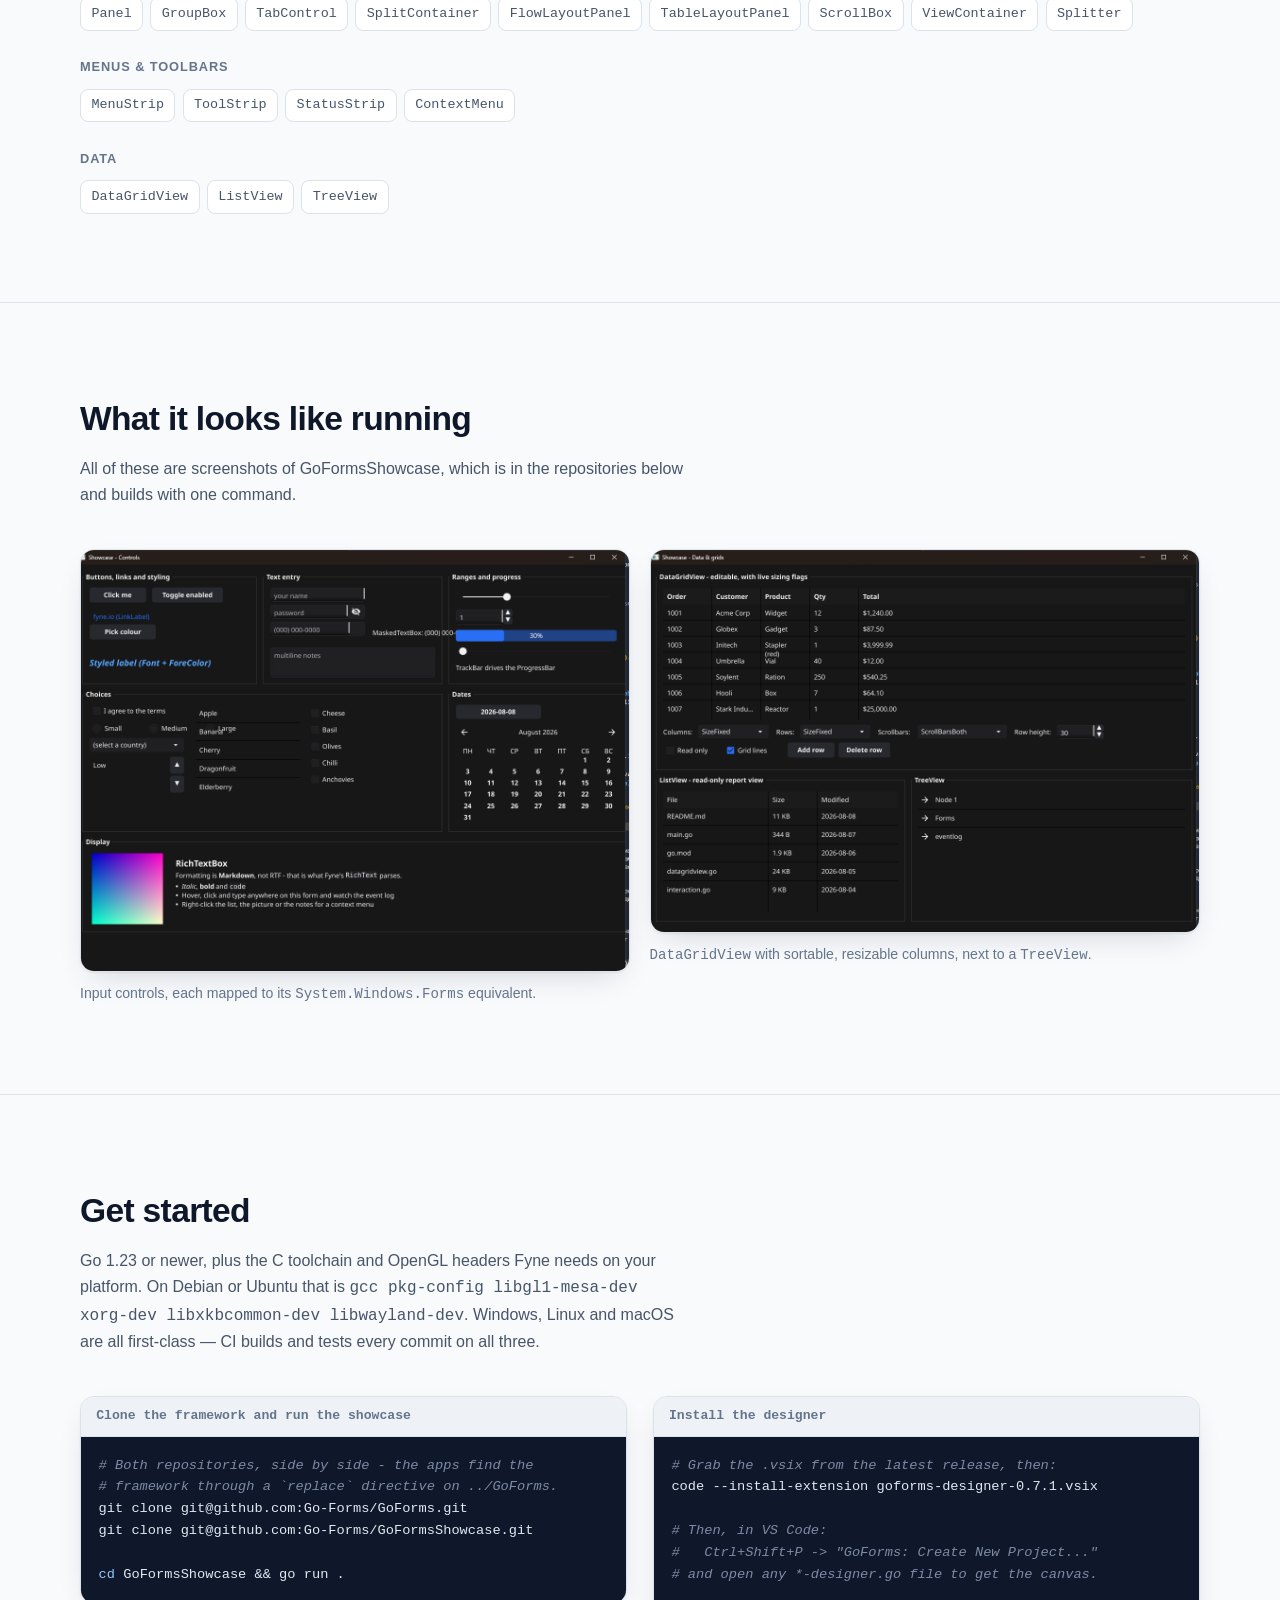
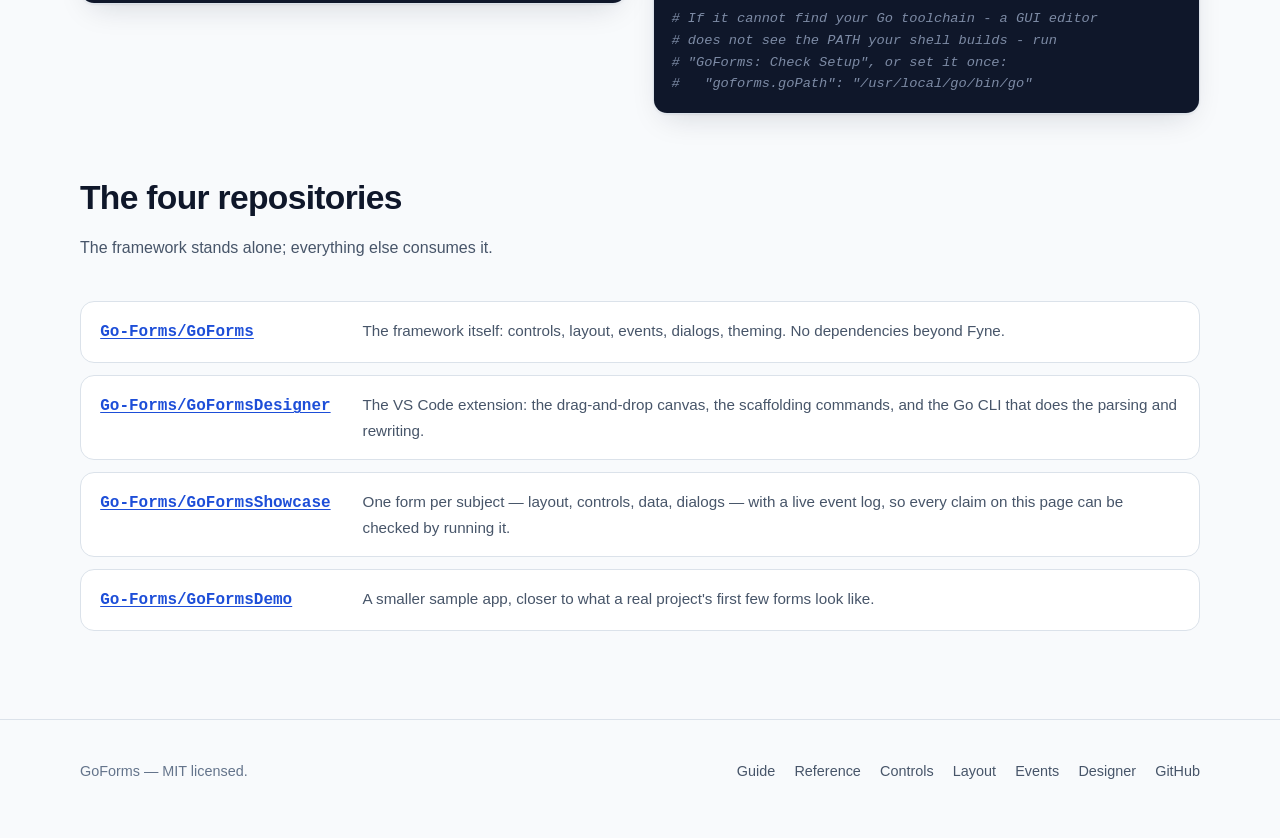
==== commit fec7bdc2: "Add the guide, and put C# beside Go on the landing page The site said what GoForms is and showed tha" ====
--- a/site/index.html
+++ b/site/index.html
@@ -26,6 +26,7 @@
       <a href="#designer">Designer</a>
       <a href="#controls">Controls</a>
       <a href="#start">Get started</a>
+      <a href="guide.html">Guide</a>
       <a href="https://github.com/Go-Forms">GitHub</a>
     </nav>
   </div>
@@ -47,6 +48,7 @@
       <div class="cta">
         <a class="btn btn-primary" href="#start">Get started</a>
         <a class="btn btn-ghost" href="https://github.com/Go-Forms/GoFormsDesigner/releases/latest">Download the designer</a>
+        <a class="btn btn-ghost" href="guide.html">Read the guide</a>
         <a class="btn btn-ghost" href="https://github.com/Go-Forms/GoForms">Browse the source</a>
       </div>
     </div>
@@ -151,6 +153,70 @@
 }</pre>
       </figure>
     </div>
+  </div>
+</section>
+
+<section id="mapping">
+  <div class="wrap">
+    <div class="section-head">
+      <h2>The same code, in both languages</h2>
+      <p>
+        Names, semantics and event signatures mirror
+        <code translate="no">System.Windows.Forms</code> deliberately, so what
+        you already know transfers instead of having to be relearned.
+      </p>
+    </div>
+
+    <div class="split">
+      <figure class="code">
+        <figcaption translate="no">C#</figcaption>
+<pre translate="no"><span class="k">public partial class</span> <span class="t">MainForm</span> : <span class="t">Form</span>
+{
+    <span class="k">public</span> <span class="f">MainForm</span>() =&gt; <span class="f">InitializeComponent</span>();
+
+    <span class="k">private void</span> <span class="f">btnGreet_Click</span>(<span class="k">object</span> s, <span class="t">EventArgs</span> e)
+    {
+        lblHello.Text = <span class="s">"Clicked!"</span>;
+    }
+
+    <span class="k">private void</span> <span class="f">btnAbout_Click</span>(<span class="k">object</span> s, <span class="t">EventArgs</span> e)
+    {
+        <span class="k">using var</span> dlg = <span class="k">new</span> <span class="t">AboutForm</span>();
+        <span class="k">if</span> (dlg.<span class="f">ShowDialog</span>(<span class="k">this</span>) == DialogResult.OK)
+            <span class="f">ApplyChanges</span>();
+    }
+}</pre>
+      </figure>
+
+      <figure class="code">
+        <figcaption translate="no">Go</figcaption>
+<pre translate="no"><span class="k">type</span> <span class="t">MainForm</span> <span class="k">struct</span>{ *<span class="t">goforms.Form</span> }
+
+<span class="k">func</span> (mf *<span class="t">MainForm</span>) <span class="f">btnGreet_Click</span>(
+	sender <span class="k">any</span>, e <span class="t">goforms.MouseEventArgs</span>,
+) {
+	mf.lblHello.<span class="f">SetText</span>(<span class="s">"Clicked!"</span>)
+}
+
+<span class="k">func</span> (mf *<span class="t">MainForm</span>) <span class="f">btnAbout_Click</span>(
+	sender <span class="k">any</span>, e <span class="t">goforms.MouseEventArgs</span>,
+) {
+	<span class="k">go func</span>() {   <span class="c">// ShowDialog blocks; never on the UI thread</span>
+		dlg := <span class="f">aboutform.NewAboutForm</span>()
+		<span class="k">if</span> dlg.<span class="f">ShowDialog</span>() == goforms.DialogOK {
+			<span class="f">fyne.Do</span>(<span class="k">func</span>() { mf.<span class="f">applyChanges</span>() })
+		}
+	}()
+}</pre>
+      </figure>
+    </div>
+
+    <p style="margin-top:1.5rem;color:var(--ink-soft)">
+      The one real difference is the last one: GoForms draws on a single
+      goroutine, so anything that waits — a dialog included — runs off it.
+      <a href="guide.html#ui-thread">The guide explains the rule and the two
+      lines that satisfy it</a>.
+    </p>
   </div>
 </section>
 
@@ -238,7 +304,7 @@
           </li>
           <li>
             <h3>Files that stay clean</h3>
-            <p>Every edit runs a tidy pass that drops what the edit made redundant: superseded setters, stacked event wirings, duplicated adds. The file after an hour of dragging reads like the file after five minutes of it.</p>
+            <p>Every edit runs a tidy pass that drops what the edit made redundant: superseded setters, stacked event wirings, duplicated adds. The file after an hour of dragging reads like the file after five minutes of it. <a href="guide.html#designer-limits">What it will never touch</a> is spelled out in the guide.</p>
           </li>
         </ol>
       </div>
@@ -388,7 +454,8 @@
   <div class="wrap">
     <span>GoForms — MIT licensed.</span>
     <nav>
-      <a href="https://github.com/Go-Forms/GoForms/tree/main/docs">Documentation</a>
+      <a href="guide.html">Guide</a>
+      <a href="https://github.com/Go-Forms/GoForms/tree/main/docs">Reference</a>
       <a href="https://github.com/Go-Forms/GoForms/blob/main/docs/controls.md">Controls</a>
       <a href="https://github.com/Go-Forms/GoForms/blob/main/docs/layout.md">Layout</a>
       <a href="https://github.com/Go-Forms/GoForms/blob/main/docs/events.md">Events</a>
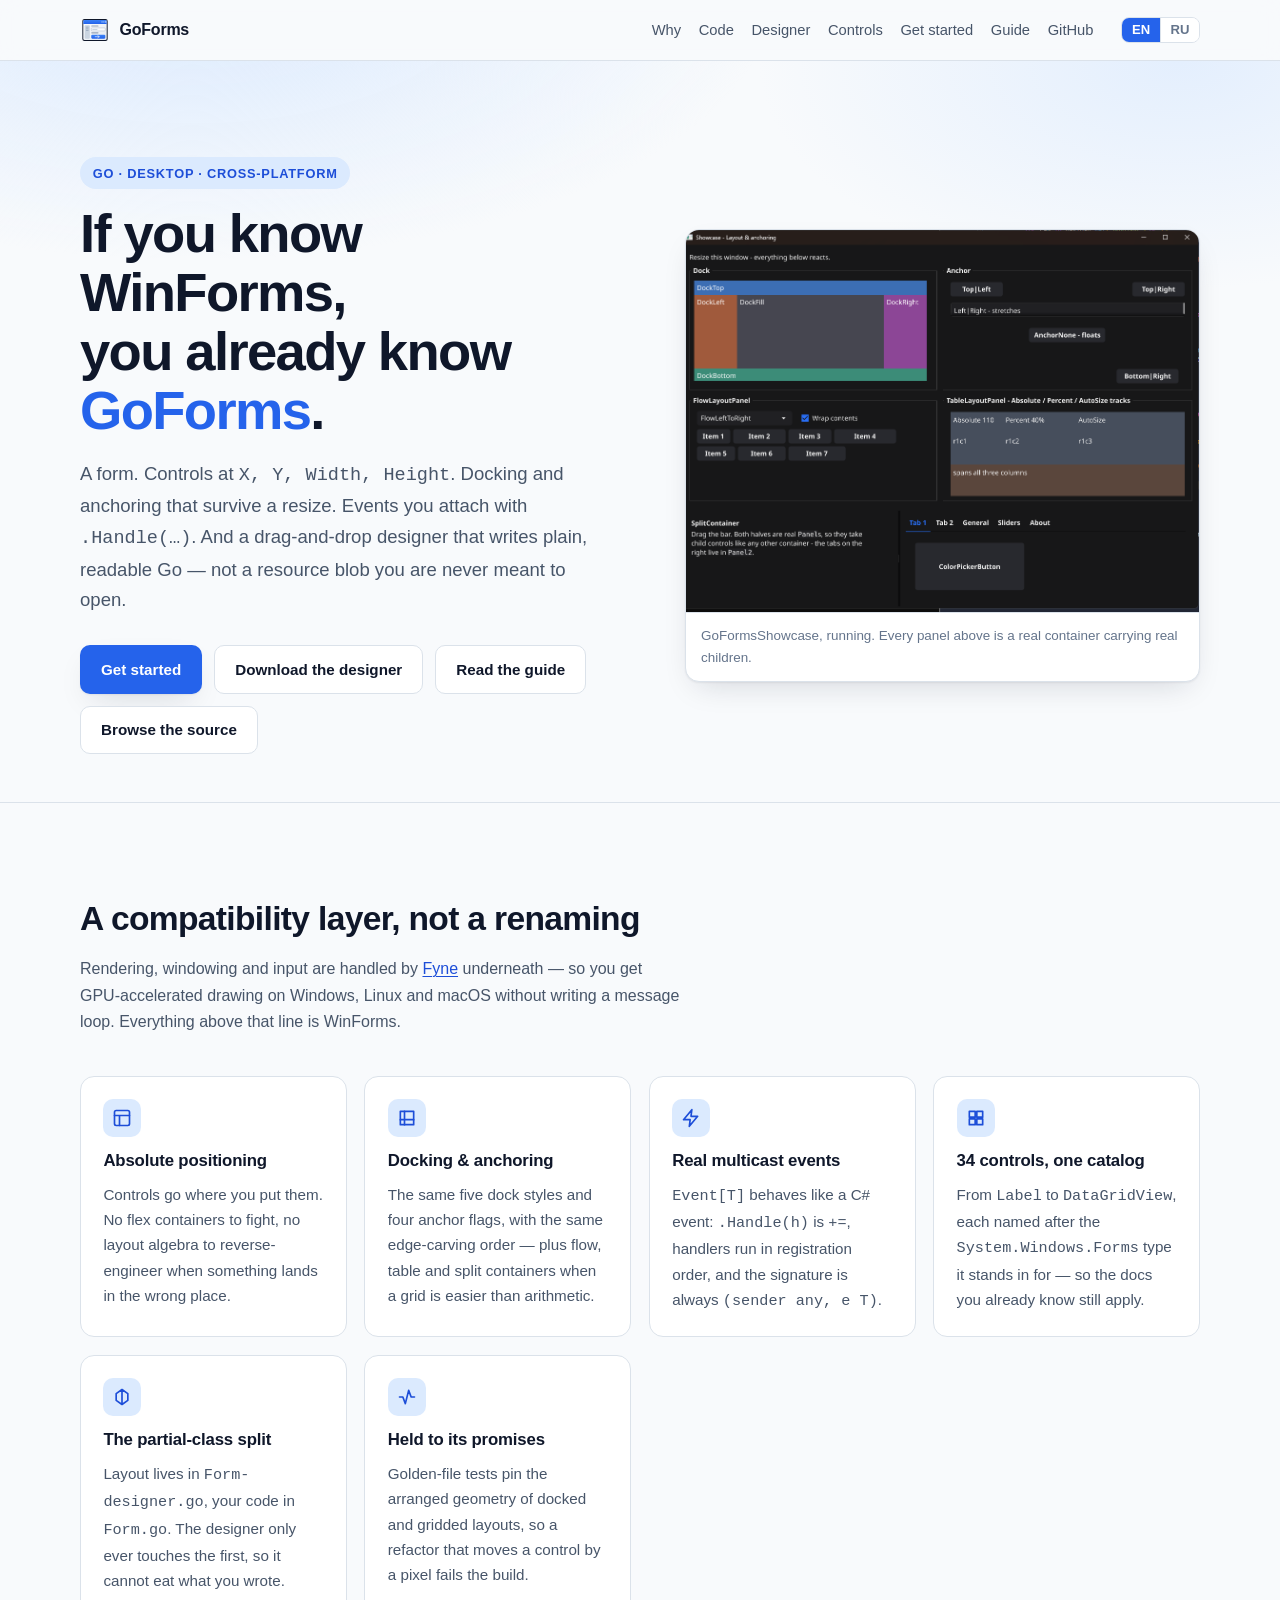
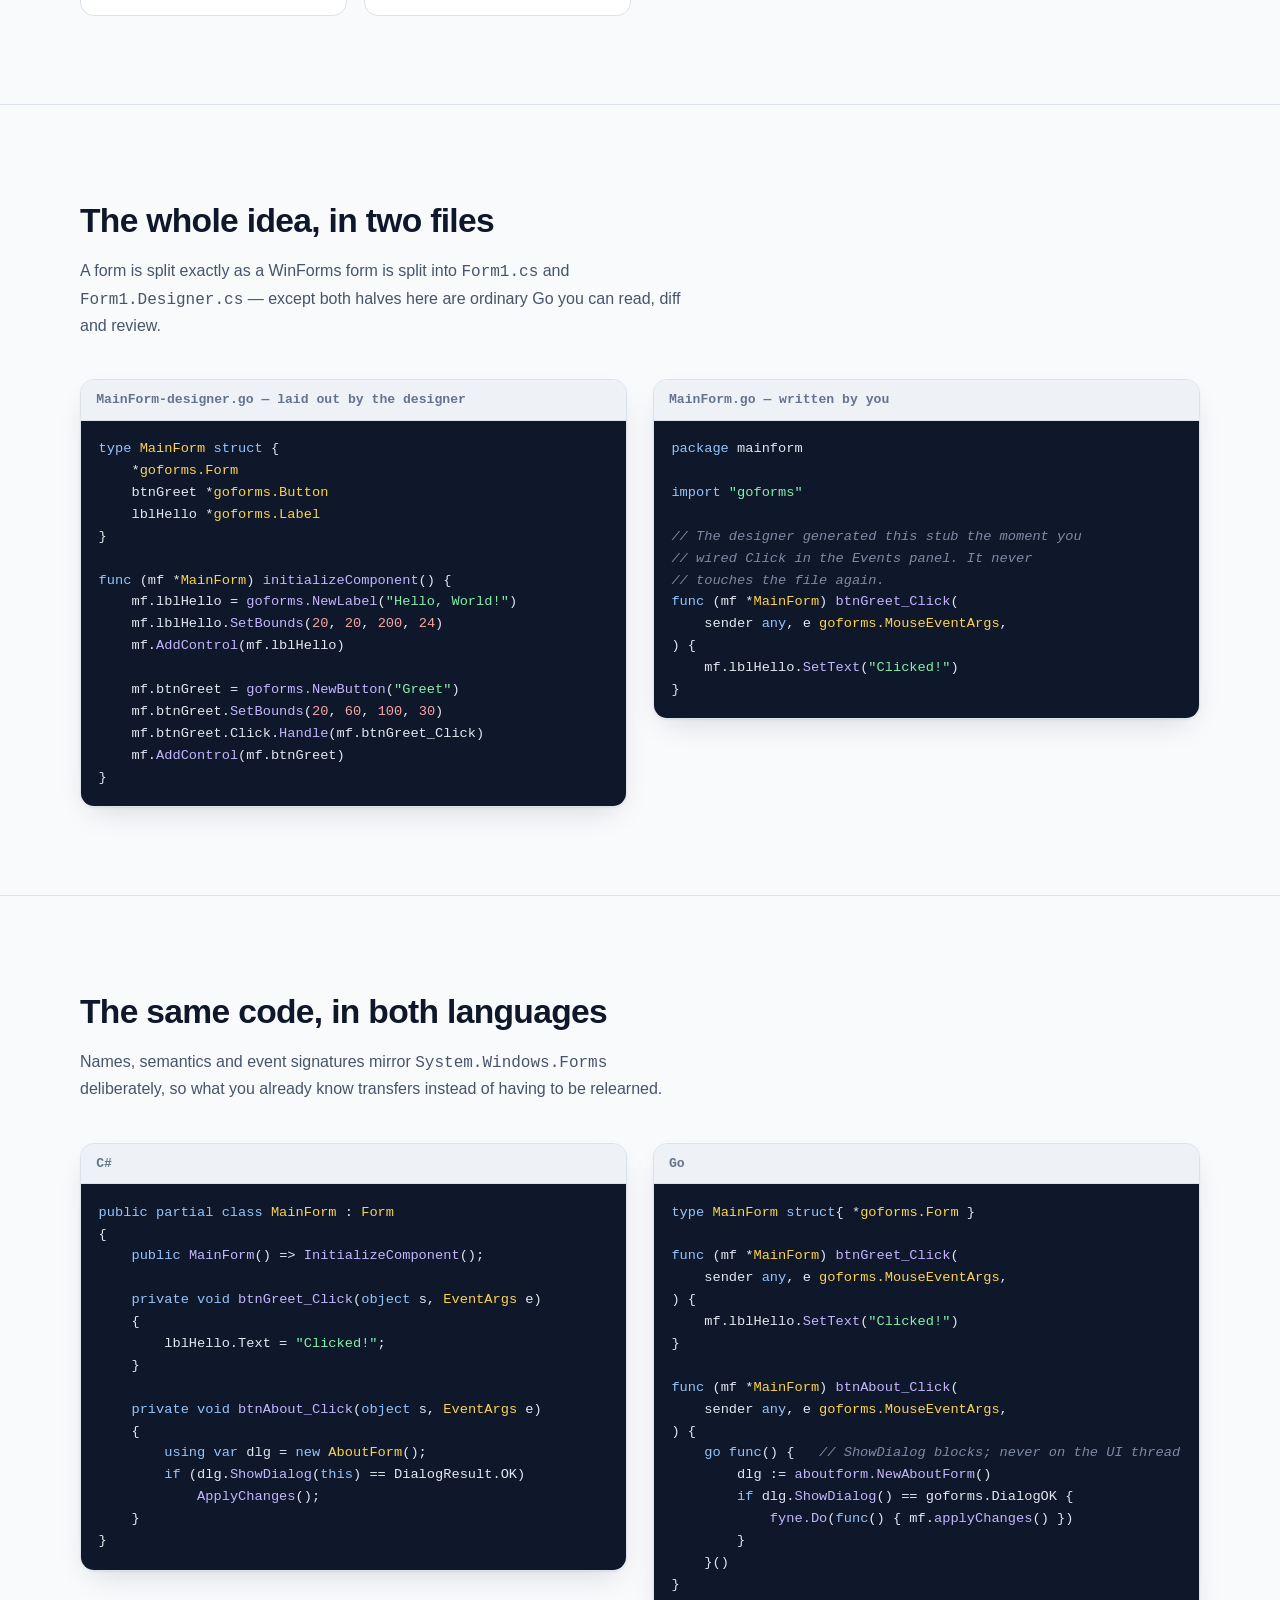
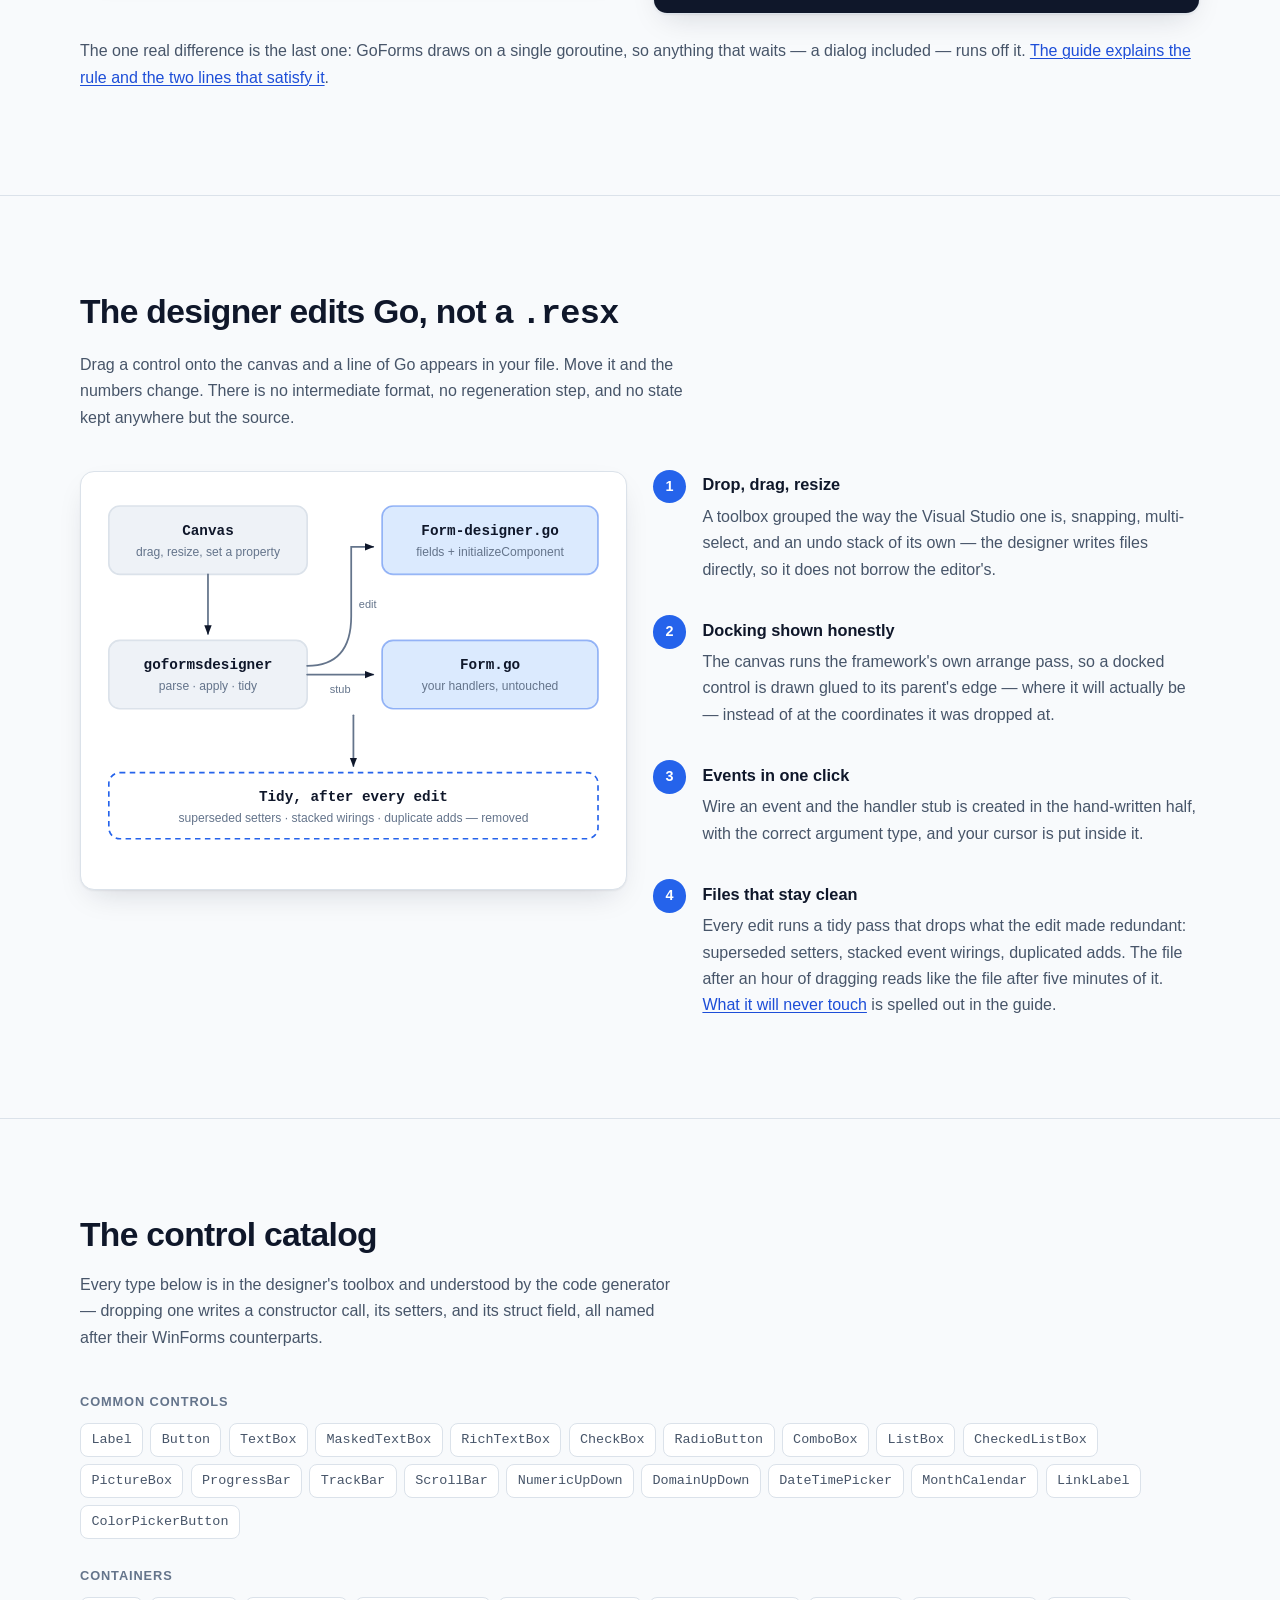
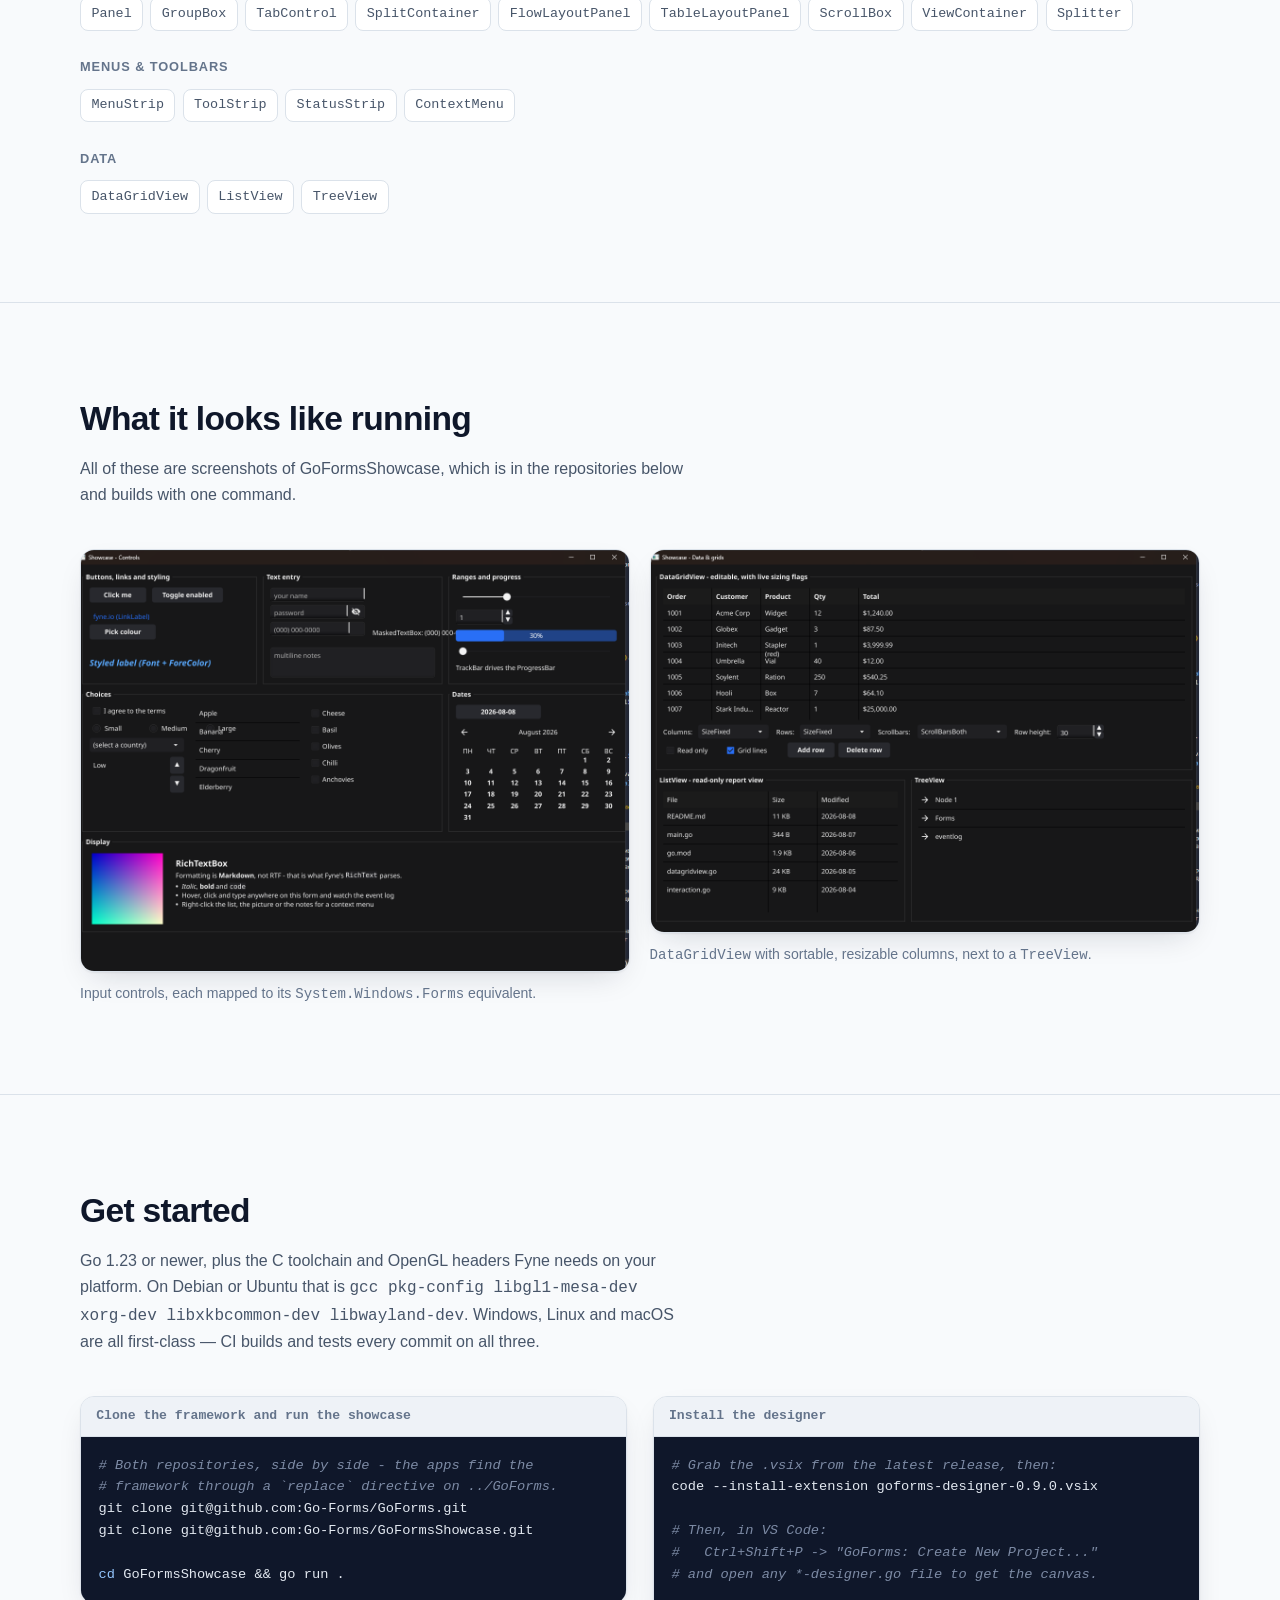
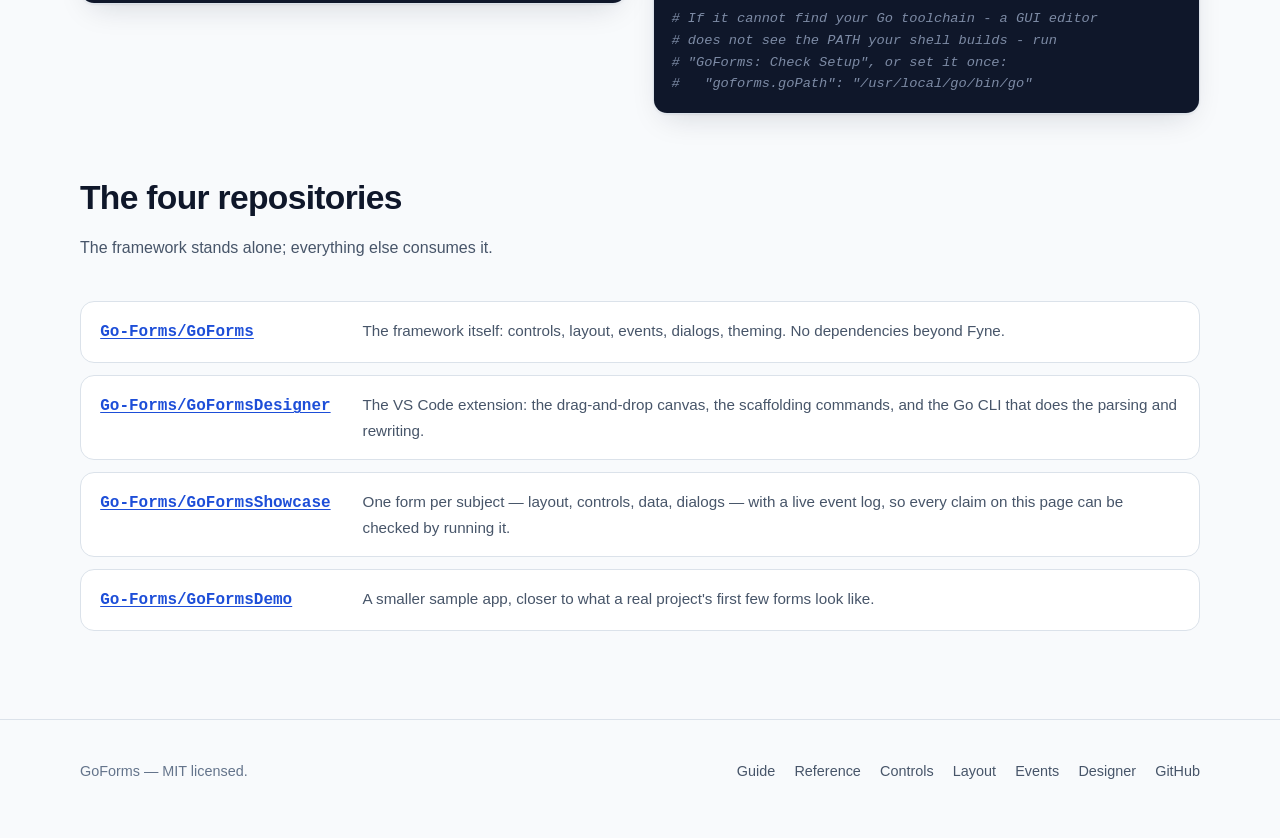
==== commit ac1343c1: "Publish the site in Russian, and stop pinning the designer's version Three things, all about the sit" ====
--- a/site/index.html
+++ b/site/index.html
@@ -6,6 +6,9 @@
 <title>GoForms — WinForms for Go, with a real visual designer</title>
 <meta name="description" content="GoForms is a Windows Forms-style GUI framework for Go: absolute layout, docking and anchoring, C#-style events, and a drag-and-drop designer that edits your Go source directly inside VS Code.">
 <link rel="icon" href="assets/favicon.svg" type="image/svg+xml">
+<link rel="alternate" hreflang="en" href="https://go-forms.github.io/GoForms/">
+<link rel="alternate" hreflang="ru" href="https://go-forms.github.io/GoForms/ru/">
+<link rel="alternate" hreflang="x-default" href="https://go-forms.github.io/GoForms/">
 <link rel="stylesheet" href="style.css">
 <meta property="og:title" content="GoForms — WinForms for Go">
 <meta property="og:description" content="A Windows Forms-style GUI framework for Go, with a drag-and-drop designer for VS Code that edits your Go source directly.">
@@ -29,6 +32,10 @@
       <a href="guide.html">Guide</a>
       <a href="https://github.com/Go-Forms">GitHub</a>
     </nav>
+    <div class="lang-switch">
+      <a href="index.html" aria-current="true" hreflang="en">EN</a>
+      <a href="ru/index.html" hreflang="ru">RU</a>
+    </div>
   </div>
 </header>
 
@@ -409,7 +416,7 @@
       <figure class="code">
         <figcaption>Install the designer</figcaption>
 <pre translate="no"><span class="c"># Grab the .vsix from the latest release, then:</span>
-code --install-extension goforms-designer-0.7.1.vsix
+code --install-extension goforms-designer-<span data-latest-version>0.9.0</span>.vsix
 
 <span class="c"># Then, in VS Code:</span>
 <span class="c">#   Ctrl+Shift+P -> "GoForms: Create New Project..."</span>
@@ -465,5 +472,27 @@
   </div>
 </footer>
 
+<script>
+// The install command names a version, and a version pinned in HTML is wrong
+// from the next release onwards. Ask GitHub what the latest one is; the text
+// already in the page is the fallback, so a blocked or rate-limited request
+// leaves a command that still works.
+(function () {
+	var slots = document.querySelectorAll('[data-latest-version]');
+	if (!slots.length || !window.fetch) return;
+
+	fetch('https://api.github.com/repos/Go-Forms/GoFormsDesigner/releases/latest')
+		.then(function (r) { return r.ok ? r.json() : null; })
+		.then(function (data) {
+			var tag = data && data.tag_name;
+			if (!tag) return;
+			var version = String(tag).replace(/^v/, '');
+			if (!/^\d+\.\d+\.\d+$/.test(version)) return;
+			slots.forEach(function (el) { el.textContent = version; });
+		})
+		.catch(function () { /* keep the fallback */ });
+})();
+</script>
+
 </body>
 </html>
--- a/site/style.css
+++ b/site/style.css
@@ -394,3 +394,36 @@
   font: 10px -apple-system, "Segoe UI", Roboto, Arial, sans-serif;
   text-anchor: middle;
 }
+
+/* ---- Language switch -------------------------------------------------- */
+
+.lang-switch {
+  display: inline-flex;
+  align-items: center;
+  border: 1px solid var(--line);
+  border-radius: 8px;
+  overflow: hidden;
+  font-size: .82rem;
+  line-height: 1;
+  margin-left: .5rem;
+  flex: none;
+}
+.lang-switch a {
+  padding: .34rem .6rem;
+  color: var(--ink-faint);
+  text-decoration: none;
+  background: var(--bg-raised);
+  font-weight: 600;
+}
+.lang-switch a + a { border-left: 1px solid var(--line); }
+.lang-switch a:hover { color: var(--ink); }
+.lang-switch a[aria-current="true"] {
+  background: var(--accent);
+  color: #fff;
+}
+
+/* The switch is the one nav item that stays when the rest collapses: it is
+   how a reader on a phone gets to their own language at all. */
+@media (max-width: 860px) {
+  .topbar .lang-switch { display: inline-flex; }
+}
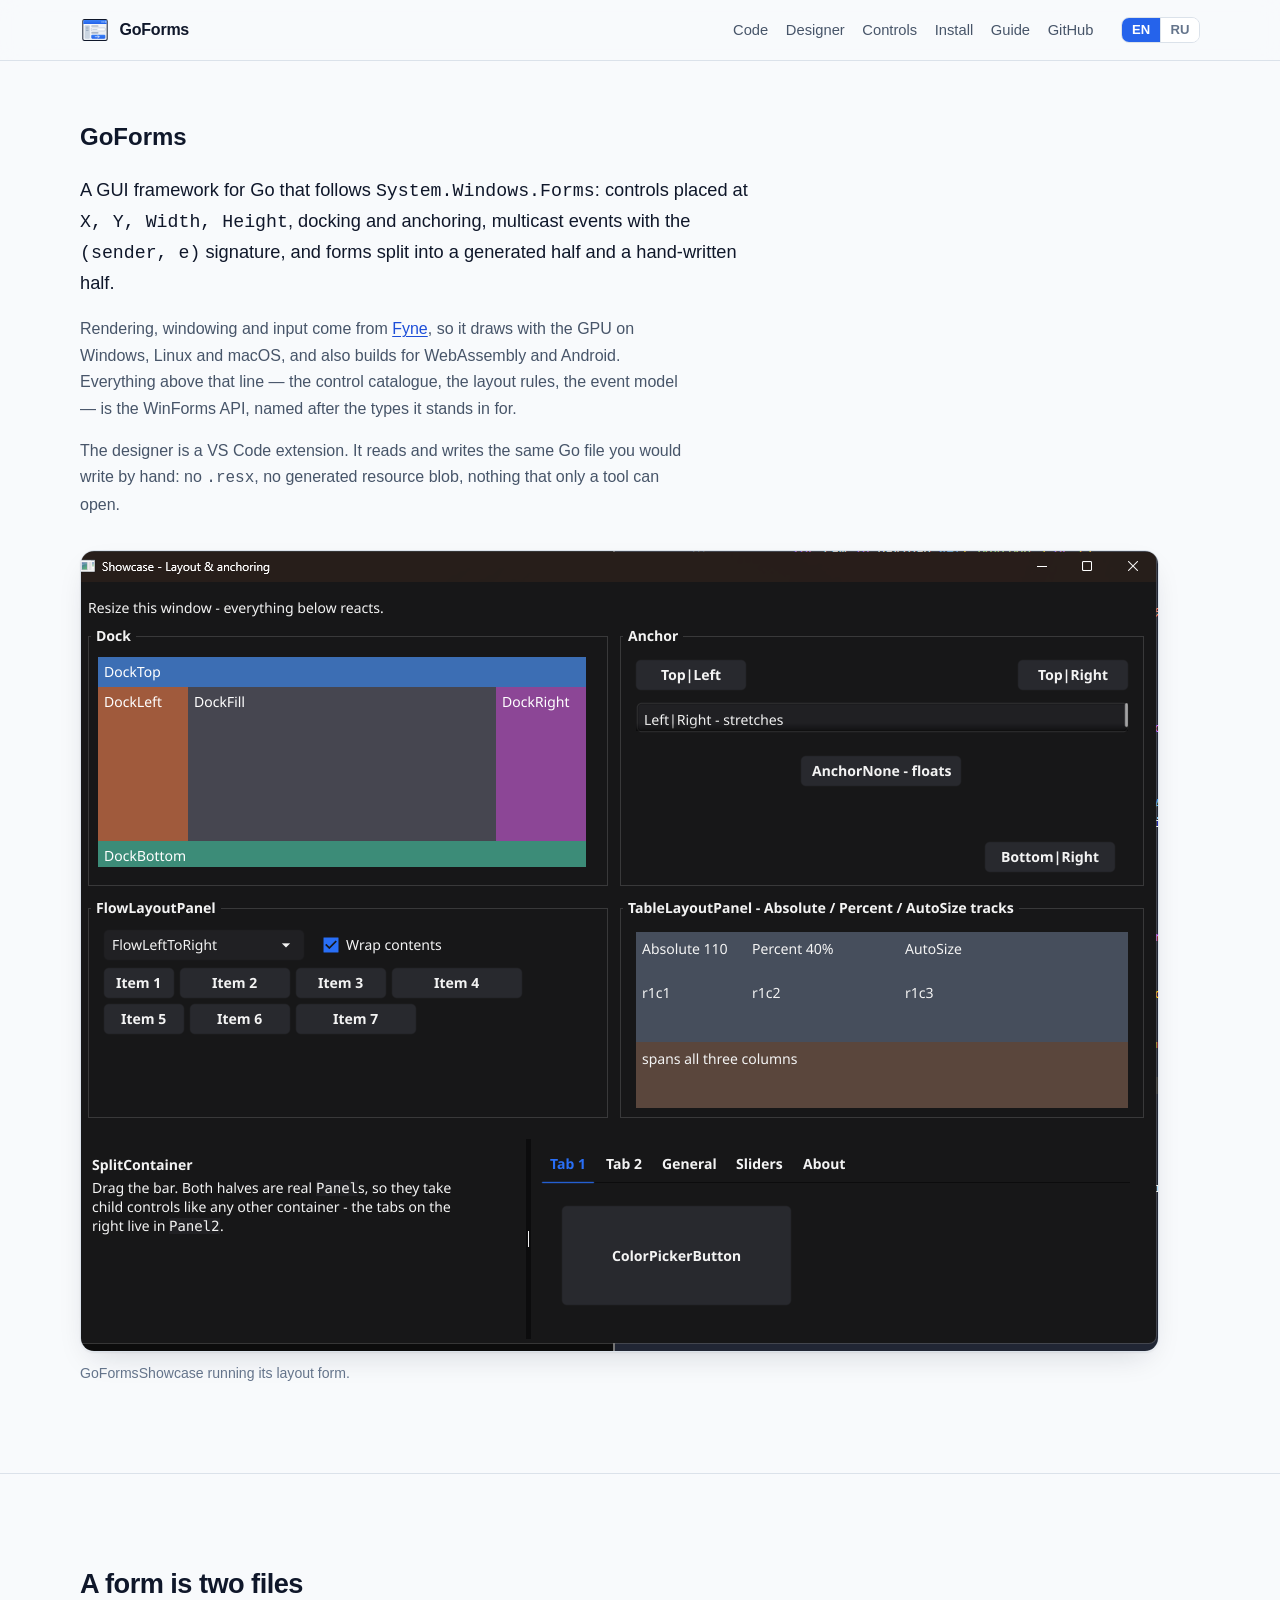
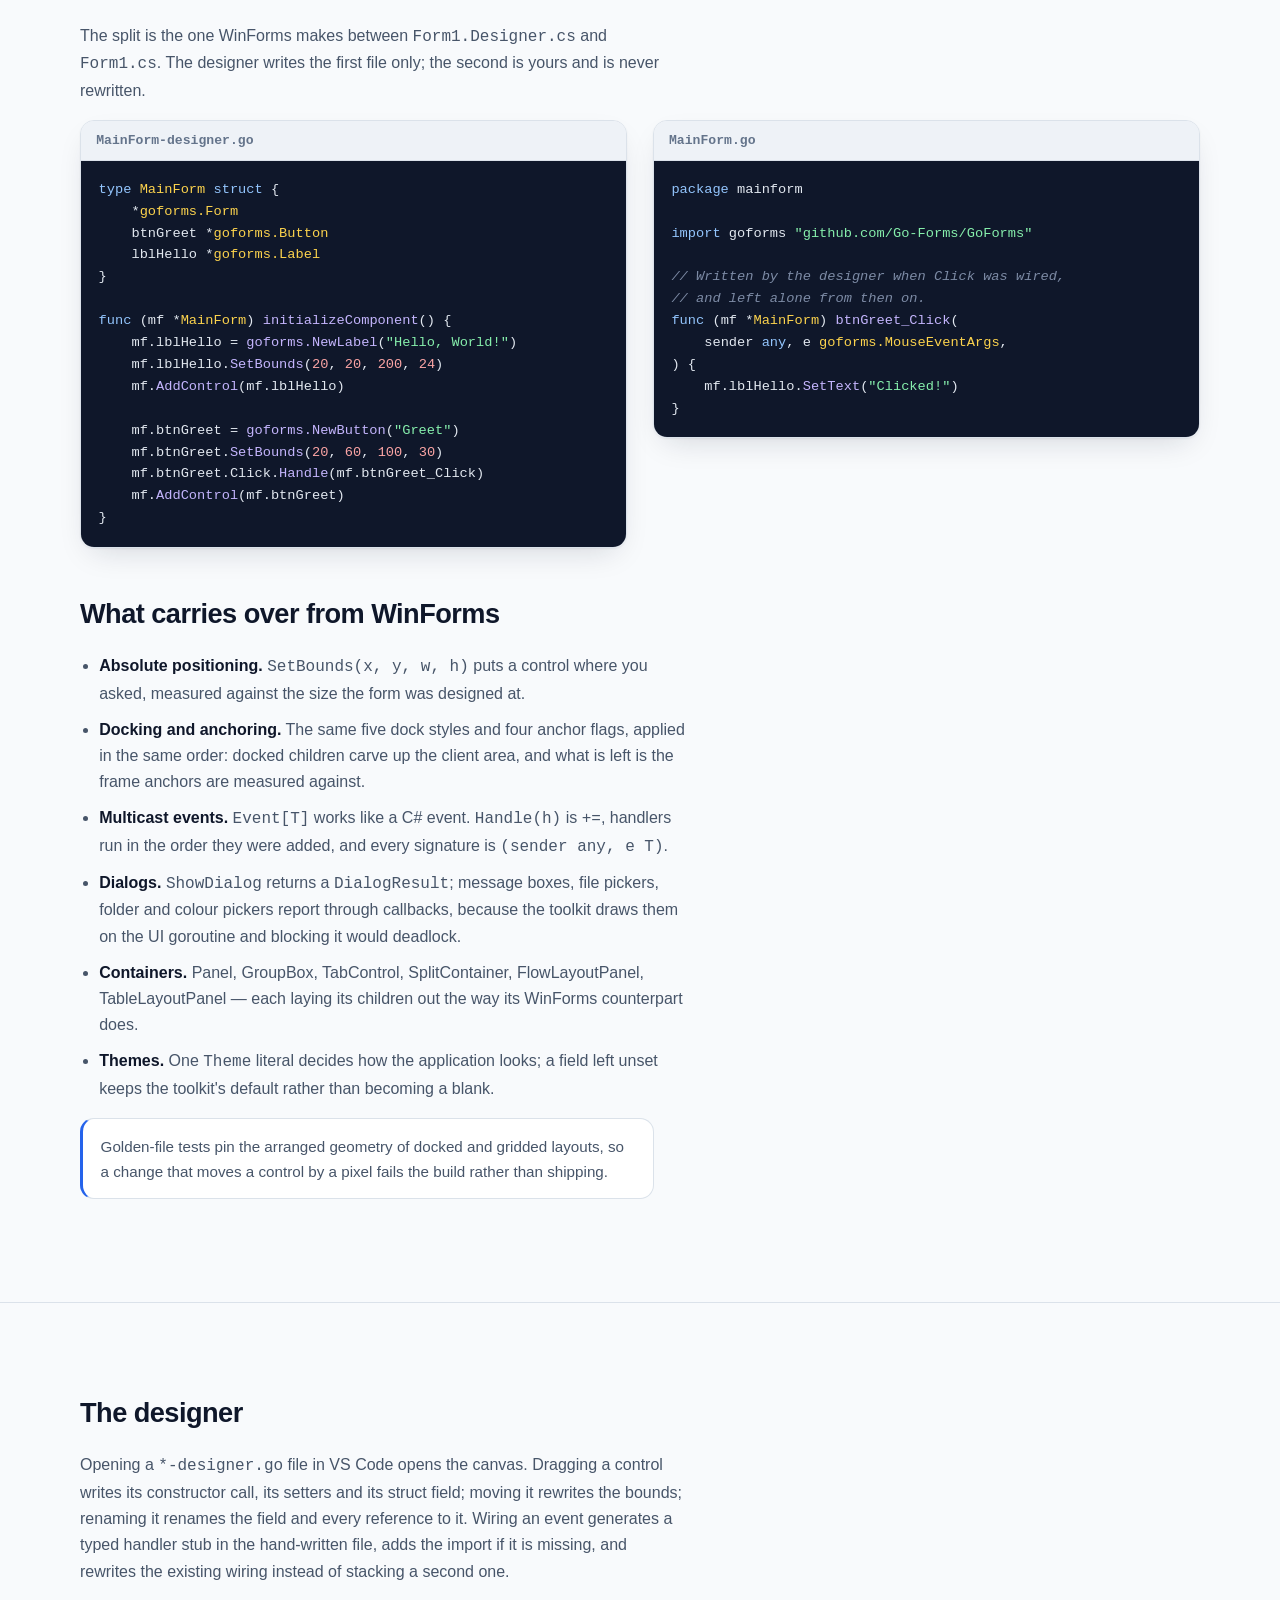
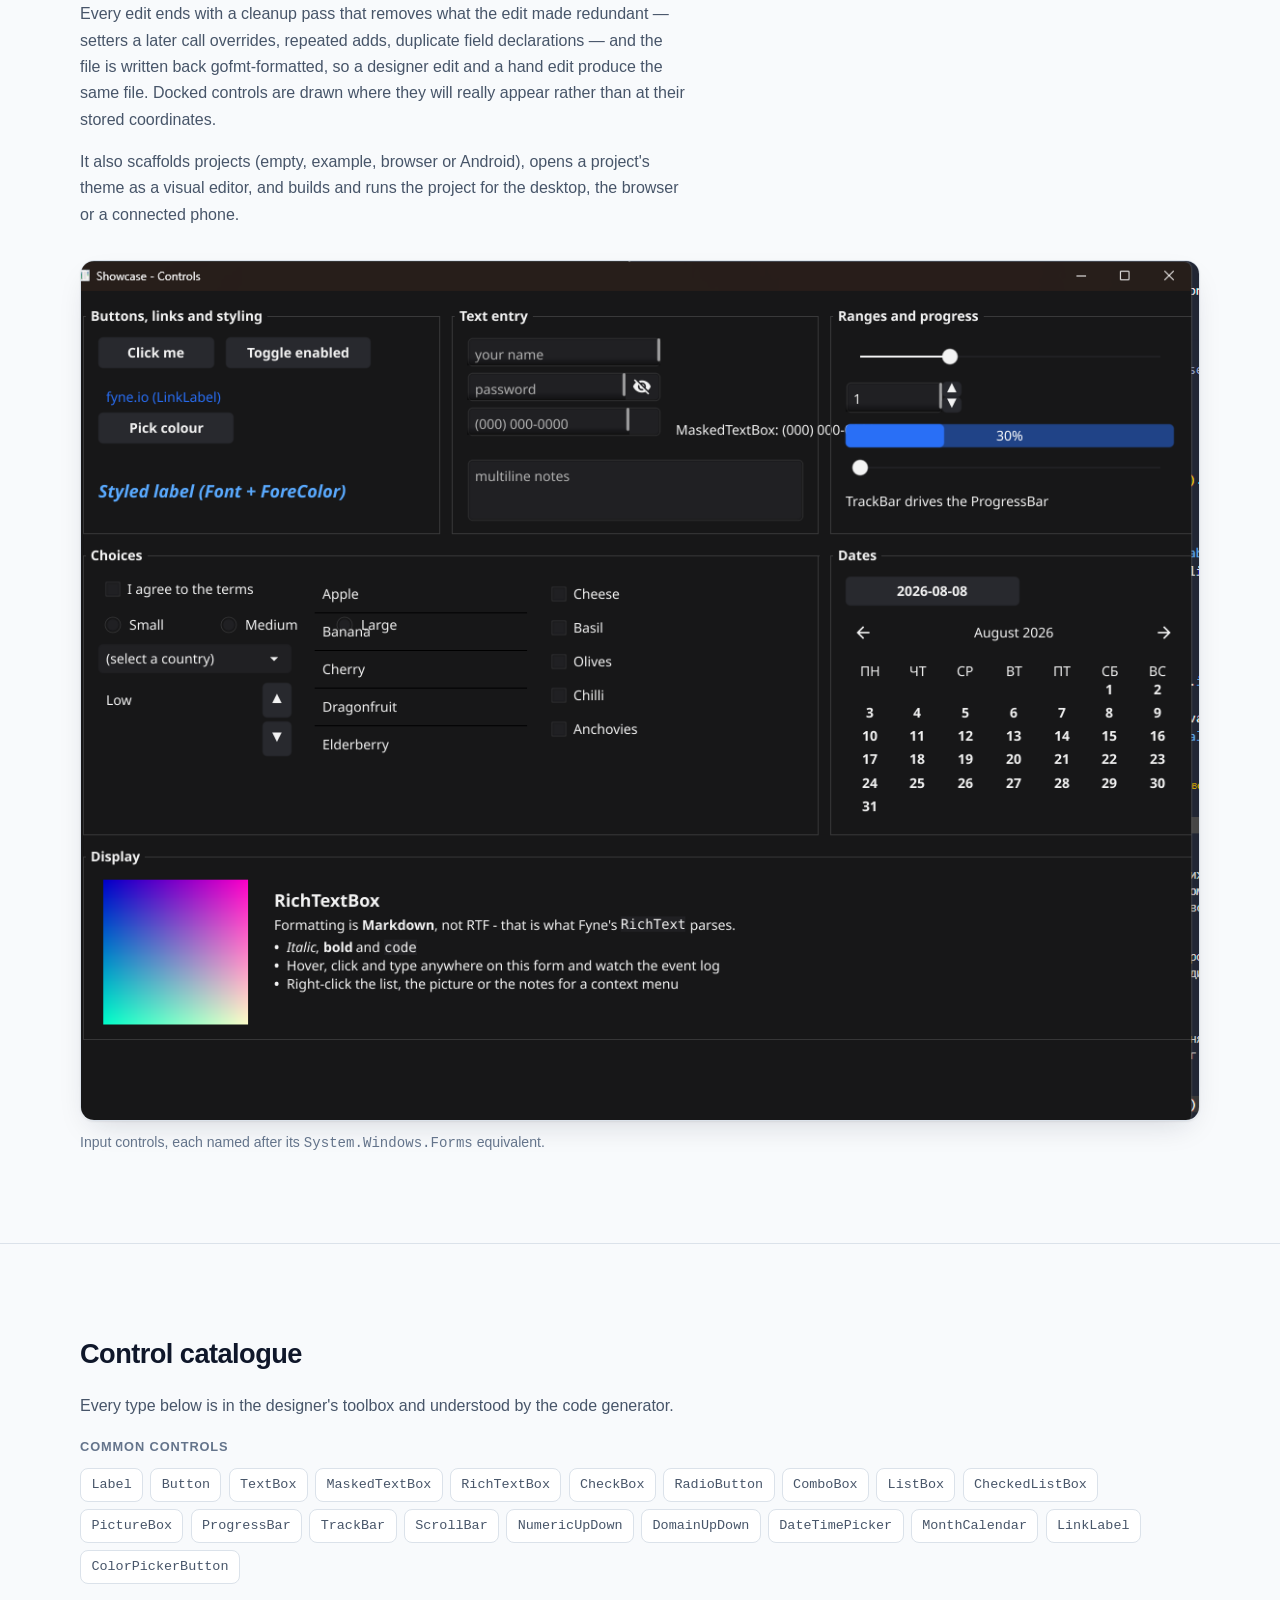
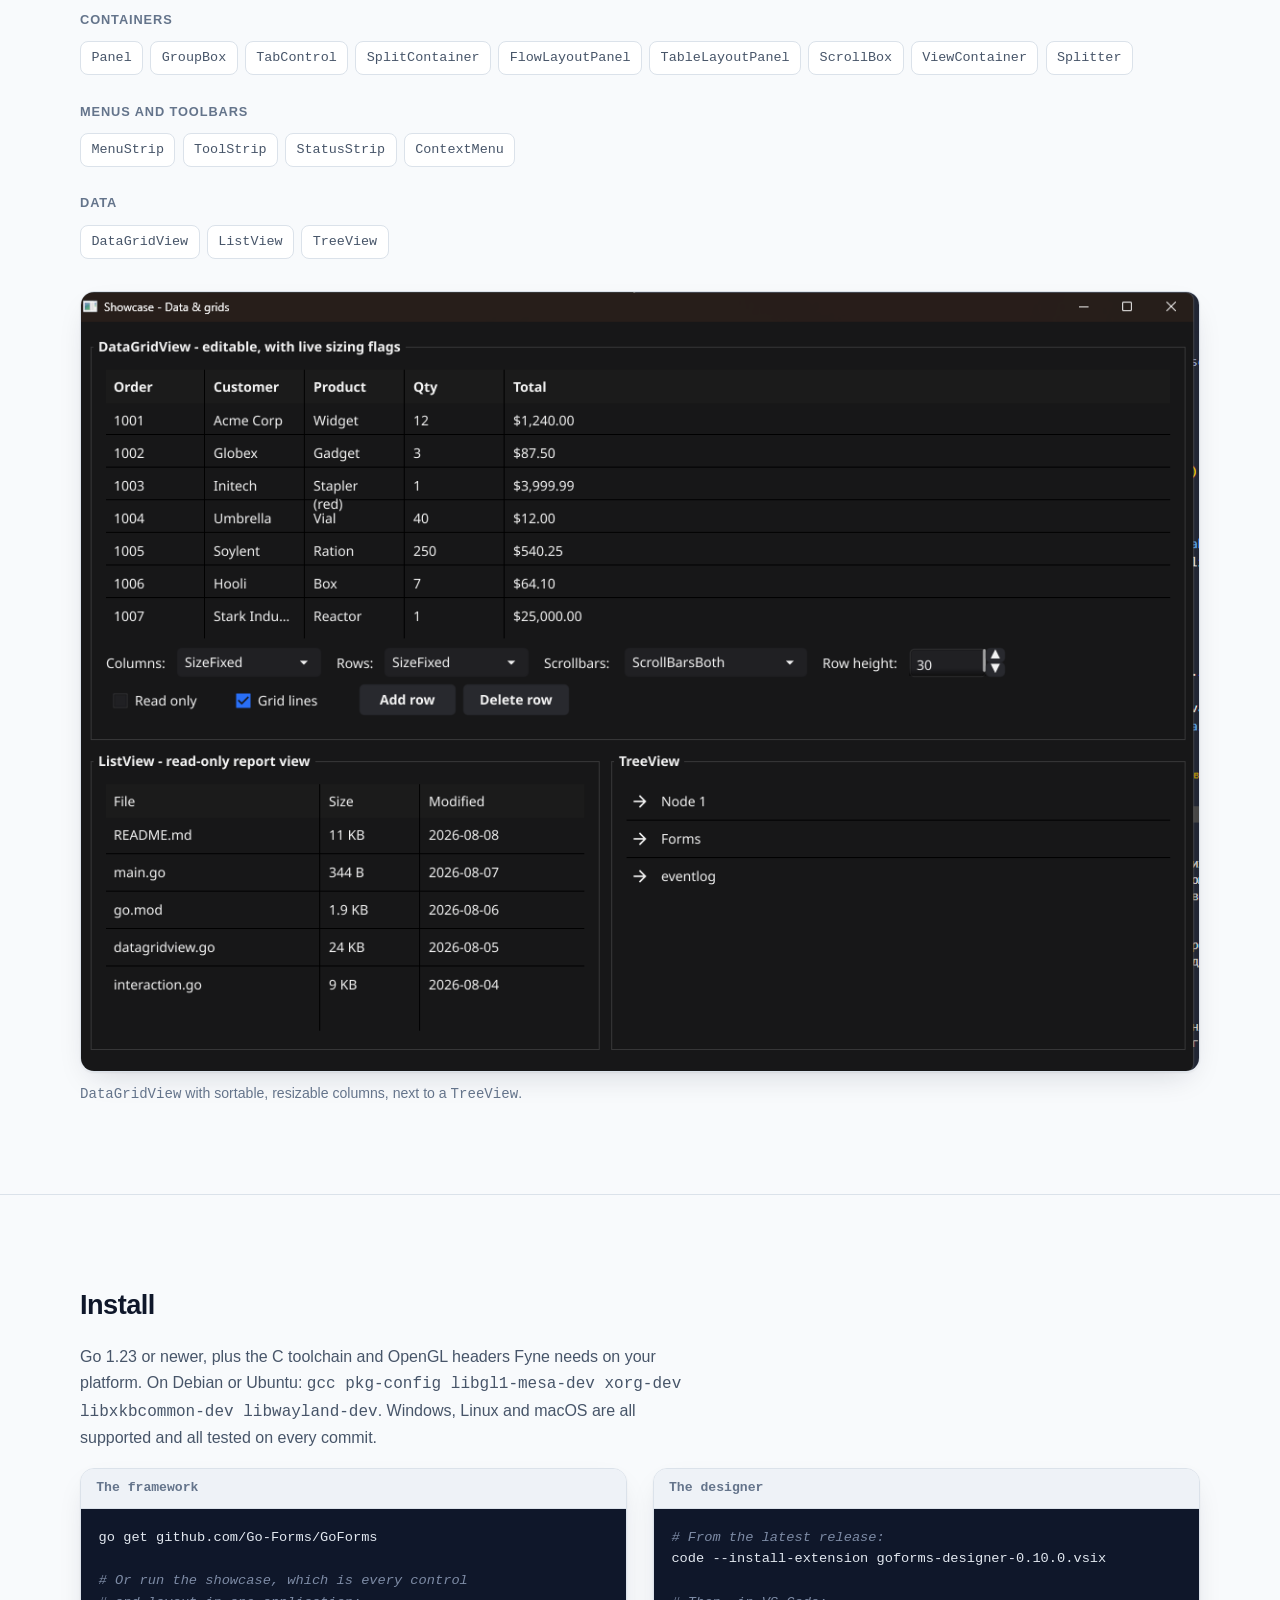
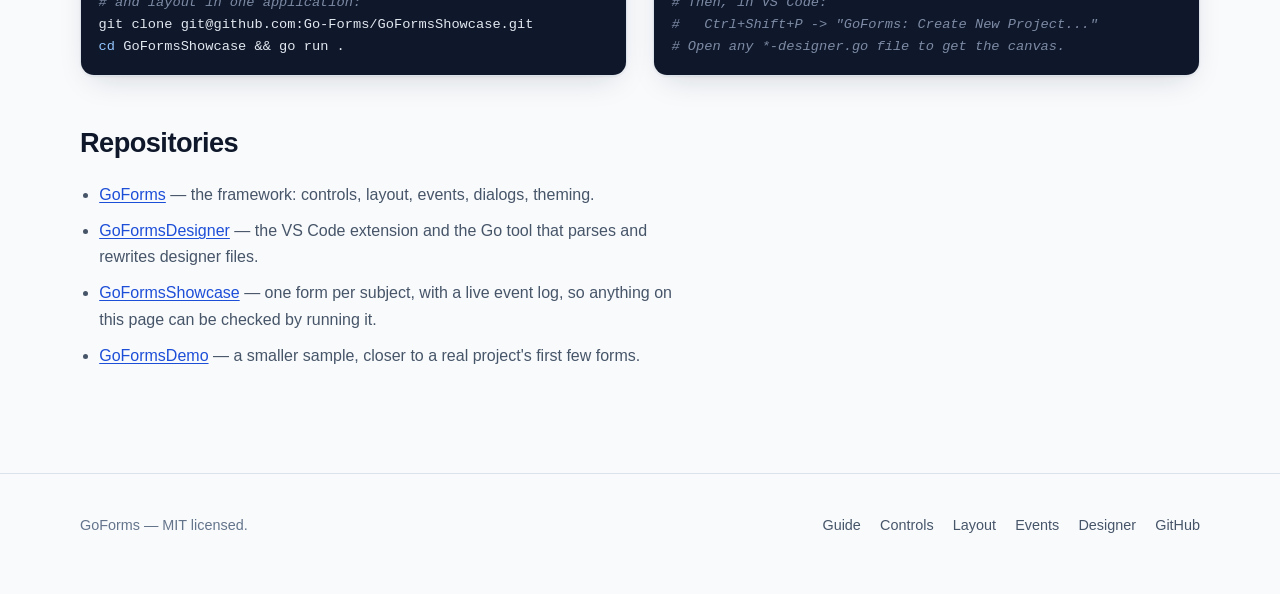
==== commit b0a05850: "Make the site a technical page rather than a pitch The landing page opened with a slogan, then six c" ====
--- a/site/index.html
+++ b/site/index.html
@@ -3,15 +3,15 @@
 <head>
 <meta charset="utf-8">
 <meta name="viewport" content="width=device-width, initial-scale=1">
-<title>GoForms — WinForms for Go, with a real visual designer</title>
-<meta name="description" content="GoForms is a Windows Forms-style GUI framework for Go: absolute layout, docking and anchoring, C#-style events, and a drag-and-drop designer that edits your Go source directly inside VS Code.">
+<title>GoForms — a WinForms-style GUI framework for Go</title>
+<meta name="description" content="GoForms is a Windows Forms-style GUI framework for Go: absolute layout, docking and anchoring, multicast events, and a VS Code designer that edits Go source directly.">
 <link rel="icon" href="assets/favicon.svg" type="image/svg+xml">
 <link rel="alternate" hreflang="en" href="https://go-forms.github.io/GoForms/">
 <link rel="alternate" hreflang="ru" href="https://go-forms.github.io/GoForms/ru/">
 <link rel="alternate" hreflang="x-default" href="https://go-forms.github.io/GoForms/">
 <link rel="stylesheet" href="style.css">
-<meta property="og:title" content="GoForms — WinForms for Go">
-<meta property="og:description" content="A Windows Forms-style GUI framework for Go, with a drag-and-drop designer for VS Code that edits your Go source directly.">
+<meta property="og:title" content="GoForms — a WinForms-style GUI framework for Go">
+<meta property="og:description" content="Absolute layout, docking and anchoring, multicast events, and a VS Code designer that edits Go source directly.">
 <meta property="og:type" content="website">
 <meta property="og:image" content="assets/layout-design.png">
 </head>
@@ -24,11 +24,10 @@
       <span>GoForms</span>
     </a>
     <nav>
-      <a href="#why">Why</a>
       <a href="#code">Code</a>
       <a href="#designer">Designer</a>
       <a href="#controls">Controls</a>
-      <a href="#start">Get started</a>
+      <a href="#install">Install</a>
       <a href="guide.html">Guide</a>
       <a href="https://github.com/Go-Forms">GitHub</a>
     </nav>
@@ -41,91 +40,47 @@
 
 <main id="top">
 
-<section class="hero">
-  <div class="wrap hero-grid">
-    <div>
-      <span class="eyebrow">Go · Desktop · Cross-platform</span>
-      <h1>If you know WinForms,<br>you already know <span class="accent">GoForms</span>.</h1>
-      <p class="lede">
-        A form. Controls at <code translate="no">X, Y, Width, Height</code>. Docking and anchoring
-        that survive a resize. Events you attach with <code translate="no">.Handle(…)</code>. And a
-        drag-and-drop designer that writes plain, readable Go — not a resource
-        blob you are never meant to open.
-      </p>
-      <div class="cta">
-        <a class="btn btn-primary" href="#start">Get started</a>
-        <a class="btn btn-ghost" href="https://github.com/Go-Forms/GoFormsDesigner/releases/latest">Download the designer</a>
-        <a class="btn btn-ghost" href="guide.html">Read the guide</a>
-        <a class="btn btn-ghost" href="https://github.com/Go-Forms/GoForms">Browse the source</a>
-      </div>
-    </div>
-    <figure class="hero-shot">
-      <img src="assets/layout-design.png" alt="The GoForms showcase running its layout form: five coloured docked panels, anchored buttons, a flow layout panel, a table layout panel and a split container with tabs.">
-      <figcaption>GoFormsShowcase, running. Every panel above is a real container carrying real children.</figcaption>
+<section class="intro">
+  <div class="wrap">
+    <h1>GoForms</h1>
+    <p class="lead">
+      A GUI framework for Go that follows <code translate="no">System.Windows.Forms</code>:
+      controls placed at <code translate="no">X, Y, Width, Height</code>, docking and
+      anchoring, multicast events with the <code translate="no">(sender, e)</code>
+      signature, and forms split into a generated half and a hand-written half.
+    </p>
+    <p>
+      Rendering, windowing and input come from <a href="https://fyne.io">Fyne</a>, so
+      it draws with the GPU on Windows, Linux and macOS, and also builds for
+      WebAssembly and Android. Everything above that line — the control catalogue,
+      the layout rules, the event model — is the WinForms API, named after the types
+      it stands in for.
+    </p>
+    <p>
+      The designer is a VS Code extension. It reads and writes the same Go file you
+      would write by hand: no <code translate="no">.resx</code>, no generated resource
+      blob, nothing that only a tool can open.
+    </p>
+
+    <figure class="shot">
+      <img src="assets/layout-design.png" alt="The showcase's layout form: docked panels, anchored buttons, a flow layout panel, a table layout panel, and a split container with tabs.">
+      <figcaption>GoFormsShowcase running its layout form.</figcaption>
     </figure>
   </div>
 </section>
 
-<section id="why">
-  <div class="wrap">
-    <div class="section-head">
-      <h2>A compatibility layer, not a renaming</h2>
-      <p>
-        Rendering, windowing and input are handled by <a href="https://fyne.io">Fyne</a>
-        underneath — so you get GPU-accelerated drawing on Windows, Linux and macOS
-        without writing a message loop. Everything above that line is WinForms.
-      </p>
-    </div>
-
-    <div class="cards">
-      <div class="card">
-        <div class="glyph" aria-hidden="true"><svg viewBox="0 0 24 24" fill="none" stroke="currentColor" stroke-width="2" stroke-linecap="round" stroke-linejoin="round"><rect x="3" y="3" width="18" height="18" rx="2"/><path d="M3 9h18M9 21V9"/></svg></div>
-        <h3>Absolute positioning</h3>
-        <p>Controls go where you put them. No flex containers to fight, no layout algebra to reverse-engineer when something lands in the wrong place.</p>
-      </div>
-      <div class="card">
-        <div class="glyph" aria-hidden="true"><svg viewBox="0 0 24 24" fill="none" stroke="currentColor" stroke-width="2" stroke-linecap="round" stroke-linejoin="round"><path d="M4 4h16v16H4z"/><path d="M9 4v16M4 14h16"/></svg></div>
-        <h3>Docking &amp; anchoring</h3>
-        <p>The same five dock styles and four anchor flags, with the same edge-carving order — plus flow, table and split containers when a grid is easier than arithmetic.</p>
-      </div>
-      <div class="card">
-        <div class="glyph" aria-hidden="true"><svg viewBox="0 0 24 24" fill="none" stroke="currentColor" stroke-width="2" stroke-linecap="round" stroke-linejoin="round"><path d="M13 2 3 14h8l-1 8 10-12h-8z"/></svg></div>
-        <h3>Real multicast events</h3>
-        <p><code translate="no">Event[T]</code> behaves like a C# event: <code translate="no">.Handle(h)</code> is <code translate="no">+=</code>, handlers run in registration order, and the signature is always <code translate="no">(sender any, e T)</code>.</p>
-      </div>
-      <div class="card">
-        <div class="glyph" aria-hidden="true"><svg viewBox="0 0 24 24" fill="none" stroke="currentColor" stroke-width="2" stroke-linecap="round" stroke-linejoin="round"><path d="M4 4h7v7H4zM13 4h7v7h-7zM4 13h7v7H4zM13 13h7v7h-7z"/></svg></div>
-        <h3>34 controls, one catalog</h3>
-        <p>From <code translate="no">Label</code> to <code translate="no">DataGridView</code>, each named after the <code translate="no">System.Windows.Forms</code> type it stands in for — so the docs you already know still apply.</p>
-      </div>
-      <div class="card">
-        <div class="glyph" aria-hidden="true"><svg viewBox="0 0 24 24" fill="none" stroke="currentColor" stroke-width="2" stroke-linecap="round" stroke-linejoin="round"><path d="M12 3v18M5 8l7-5 7 5v8l-7 5-7-5z"/></svg></div>
-        <h3>The partial-class split</h3>
-        <p>Layout lives in <code translate="no">Form-designer.go</code>, your code in <code translate="no">Form.go</code>. The designer only ever touches the first, so it cannot eat what you wrote.</p>
-      </div>
-      <div class="card">
-        <div class="glyph" aria-hidden="true"><svg viewBox="0 0 24 24" fill="none" stroke="currentColor" stroke-width="2" stroke-linecap="round" stroke-linejoin="round"><path d="M3 12h4l3 8 4-16 3 8h4"/></svg></div>
-        <h3>Held to its promises</h3>
-        <p>Golden-file tests pin the arranged geometry of docked and gridded layouts, so a refactor that moves a control by a pixel fails the build.</p>
-      </div>
-    </div>
-  </div>
-</section>
-
 <section id="code">
   <div class="wrap">
-    <div class="section-head">
-      <h2>The whole idea, in two files</h2>
-      <p>
-        A form is split exactly as a WinForms form is split into
-        <code translate="no">Form1.cs</code> and <code translate="no">Form1.Designer.cs</code> — except both halves
-        here are ordinary Go you can read, diff and review.
-      </p>
-    </div>
+    <h2>A form is two files</h2>
+    <p>
+      The split is the one WinForms makes between <code translate="no">Form1.Designer.cs</code>
+      and <code translate="no">Form1.cs</code>. The designer writes the first file only;
+      the second is yours and is never rewritten.
+    </p>
 
     <div class="split">
       <figure class="code">
-        <figcaption translate="no">MainForm-designer.go — laid out by the designer</figcaption>
+        <figcaption translate="no">MainForm-designer.go</figcaption>
 <pre translate="no"><span class="k">type</span> <span class="t">MainForm</span> <span class="k">struct</span> {
 	*<span class="t">goforms.Form</span>
 	btnGreet *<span class="t">goforms.Button</span>
@@ -145,14 +100,13 @@
       </figure>
 
       <figure class="code">
-        <figcaption translate="no">MainForm.go — written by you</figcaption>
+        <figcaption translate="no">MainForm.go</figcaption>
 <pre translate="no"><span class="k">package</span> mainform
 
-<span class="k">import</span> <span class="s">"goforms"</span>
-
-<span class="c">// The designer generated this stub the moment you</span>
-<span class="c">// wired Click in the Events panel. It never</span>
-<span class="c">// touches the file again.</span>
+<span class="k">import</span> goforms <span class="s">"github.com/Go-Forms/GoForms"</span>
+
+<span class="c">// Written by the designer when Click was wired,</span>
+<span class="c">// and left alone from then on.</span>
 <span class="k">func</span> (mf *<span class="t">MainForm</span>) <span class="f">btnGreet_Click</span>(
 	sender <span class="k">any</span>, e <span class="t">goforms.MouseEventArgs</span>,
 ) {
@@ -160,175 +114,72 @@
 }</pre>
       </figure>
     </div>
-  </div>
-</section>
-
-<section id="mapping">
-  <div class="wrap">
-    <div class="section-head">
-      <h2>The same code, in both languages</h2>
-      <p>
-        Names, semantics and event signatures mirror
-        <code translate="no">System.Windows.Forms</code> deliberately, so what
-        you already know transfers instead of having to be relearned.
-      </p>
-    </div>
-
-    <div class="split">
-      <figure class="code">
-        <figcaption translate="no">C#</figcaption>
-<pre translate="no"><span class="k">public partial class</span> <span class="t">MainForm</span> : <span class="t">Form</span>
-{
-    <span class="k">public</span> <span class="f">MainForm</span>() =&gt; <span class="f">InitializeComponent</span>();
-
-    <span class="k">private void</span> <span class="f">btnGreet_Click</span>(<span class="k">object</span> s, <span class="t">EventArgs</span> e)
-    {
-        lblHello.Text = <span class="s">"Clicked!"</span>;
-    }
-
-    <span class="k">private void</span> <span class="f">btnAbout_Click</span>(<span class="k">object</span> s, <span class="t">EventArgs</span> e)
-    {
-        <span class="k">using var</span> dlg = <span class="k">new</span> <span class="t">AboutForm</span>();
-        <span class="k">if</span> (dlg.<span class="f">ShowDialog</span>(<span class="k">this</span>) == DialogResult.OK)
-            <span class="f">ApplyChanges</span>();
-    }
-}</pre>
-      </figure>
-
-      <figure class="code">
-        <figcaption translate="no">Go</figcaption>
-<pre translate="no"><span class="k">type</span> <span class="t">MainForm</span> <span class="k">struct</span>{ *<span class="t">goforms.Form</span> }
-
-<span class="k">func</span> (mf *<span class="t">MainForm</span>) <span class="f">btnGreet_Click</span>(
-	sender <span class="k">any</span>, e <span class="t">goforms.MouseEventArgs</span>,
-) {
-	mf.lblHello.<span class="f">SetText</span>(<span class="s">"Clicked!"</span>)
-}
-
-<span class="k">func</span> (mf *<span class="t">MainForm</span>) <span class="f">btnAbout_Click</span>(
-	sender <span class="k">any</span>, e <span class="t">goforms.MouseEventArgs</span>,
-) {
-	<span class="k">go func</span>() {   <span class="c">// ShowDialog blocks; never on the UI thread</span>
-		dlg := <span class="f">aboutform.NewAboutForm</span>()
-		<span class="k">if</span> dlg.<span class="f">ShowDialog</span>() == goforms.DialogOK {
-			<span class="f">fyne.Do</span>(<span class="k">func</span>() { mf.<span class="f">applyChanges</span>() })
-		}
-	}()
-}</pre>
-      </figure>
-    </div>
-
-    <p style="margin-top:1.5rem;color:var(--ink-soft)">
-      The one real difference is the last one: GoForms draws on a single
-      goroutine, so anything that waits — a dialog included — runs off it.
-      <a href="guide.html#ui-thread">The guide explains the rule and the two
-      lines that satisfy it</a>.
+
+    <h2>What carries over from WinForms</h2>
+    <ul class="facts">
+      <li><strong>Absolute positioning.</strong> <code translate="no">SetBounds(x, y, w, h)</code>
+        puts a control where you asked, measured against the size the form was designed at.</li>
+      <li><strong>Docking and anchoring.</strong> The same five dock styles and four anchor
+        flags, applied in the same order: docked children carve up the client area, and
+        what is left is the frame anchors are measured against.</li>
+      <li><strong>Multicast events.</strong> <code translate="no">Event[T]</code> works like a
+        C# event. <code translate="no">Handle(h)</code> is <code translate="no">+=</code>,
+        handlers run in the order they were added, and every signature is
+        <code translate="no">(sender any, e T)</code>.</li>
+      <li><strong>Dialogs.</strong> <code translate="no">ShowDialog</code> returns a
+        <code translate="no">DialogResult</code>; message boxes, file pickers, folder and
+        colour pickers report through callbacks, because the toolkit draws them on the
+        UI goroutine and blocking it would deadlock.</li>
+      <li><strong>Containers.</strong> Panel, GroupBox, TabControl, SplitContainer,
+        FlowLayoutPanel, TableLayoutPanel — each laying its children out the way its
+        WinForms counterpart does.</li>
+      <li><strong>Themes.</strong> One <code translate="no">Theme</code> literal decides how
+        the application looks; a field left unset keeps the toolkit's default rather than
+        becoming a blank.</li>
+    </ul>
+
+    <p class="note">
+      Golden-file tests pin the arranged geometry of docked and gridded layouts, so a
+      change that moves a control by a pixel fails the build rather than shipping.
     </p>
   </div>
 </section>
 
 <section id="designer">
   <div class="wrap">
-    <div class="section-head">
-      <h2>The designer edits Go, not a <code translate="no">.resx</code></h2>
-      <p>
-        Drag a control onto the canvas and a line of Go appears in your file.
-        Move it and the numbers change. There is no intermediate format, no
-        regeneration step, and no state kept anywhere but the source.
-      </p>
-    </div>
-
-    <div class="split">
-      <figure class="diagram">
-        <svg viewBox="0 0 460 330" role="img" aria-labelledby="flow-title flow-desc">
-          <title id="flow-title">What one designer edit does</title>
-          <desc id="flow-desc">Dragging a control on the canvas sends an operation to the helper CLI, which
-          rewrites the designer file; wiring an event additionally creates a handler stub in the
-          hand-written file. Both files are then re-parsed to redraw the canvas.</desc>
-
-          <defs>
-            <marker id="dg-head" viewBox="0 0 10 10" refX="8" refY="5"
-                    markerWidth="6" markerHeight="6" orient="auto-start-reverse">
-              <path d="M0 1.5 9 5 0 8.5z" fill="currentColor"/>
-            </marker>
-          </defs>
-
-          <g class="dg-box">
-            <rect x="8" y="10" width="180" height="62" rx="10"/>
-            <text class="dg-h" translate="no" x="98" y="36">Canvas</text>
-            <text class="dg-p" x="98" y="55">drag, resize, set a property</text>
-          </g>
-
-          <g class="dg-box">
-            <rect x="8" y="132" width="180" height="62" rx="10"/>
-            <text class="dg-h" translate="no" x="98" y="158">goformsdesigner</text>
-            <text class="dg-p" x="98" y="177">parse · apply · tidy</text>
-          </g>
-
-          <g class="dg-box dg-file">
-            <rect x="256" y="10" width="196" height="62" rx="10"/>
-            <text class="dg-h" translate="no" x="354" y="36">Form-designer.go</text>
-            <text class="dg-p" x="354" y="55">fields + initializeComponent</text>
-          </g>
-
-          <g class="dg-box dg-file">
-            <rect x="256" y="132" width="196" height="62" rx="10"/>
-            <text class="dg-h" translate="no" x="354" y="158">Form.go</text>
-            <text class="dg-p" x="354" y="177">your handlers, untouched</text>
-          </g>
-
-          <g class="dg-box dg-tidy">
-            <rect x="8" y="252" width="444" height="60" rx="10"/>
-            <text class="dg-h" translate="no" x="230" y="278">Tidy, after every edit</text>
-            <text class="dg-p" x="230" y="297">superseded setters · stacked wirings · duplicate adds — removed</text>
-          </g>
-
-          <g class="dg-arrow">
-            <path d="M98 72v54"/>
-            <path d="M188 163h60"/>
-            <path d="M188 155q40 0 40-45V47h20"/>
-            <path d="M230 200v46"/>
-          </g>
-          <g class="dg-label">
-            <text x="218" y="180">stub</text>
-            <text x="243" y="103">edit</text>
-          </g>
-        </svg>
-      </figure>
-      <div>
-        <ol class="steps">
-          <li>
-            <h3>Drop, drag, resize</h3>
-            <p>A toolbox grouped the way the Visual Studio one is, snapping, multi-select, and an undo stack of its own — the designer writes files directly, so it does not borrow the editor's.</p>
-          </li>
-          <li>
-            <h3>Docking shown honestly</h3>
-            <p>The canvas runs the framework's own arrange pass, so a docked control is drawn glued to its parent's edge — where it will actually be — instead of at the coordinates it was dropped at.</p>
-          </li>
-          <li>
-            <h3>Events in one click</h3>
-            <p>Wire an event and the handler stub is created in the hand-written half, with the correct argument type, and your cursor is put inside it.</p>
-          </li>
-          <li>
-            <h3>Files that stay clean</h3>
-            <p>Every edit runs a tidy pass that drops what the edit made redundant: superseded setters, stacked event wirings, duplicated adds. The file after an hour of dragging reads like the file after five minutes of it. <a href="guide.html#designer-limits">What it will never touch</a> is spelled out in the guide.</p>
-          </li>
-        </ol>
-      </div>
-    </div>
+    <h2>The designer</h2>
+    <p>
+      Opening a <code translate="no">*-designer.go</code> file in VS Code opens the canvas.
+      Dragging a control writes its constructor call, its setters and its struct field;
+      moving it rewrites the bounds; renaming it renames the field and every reference to
+      it. Wiring an event generates a typed handler stub in the hand-written file, adds
+      the import if it is missing, and rewrites the existing wiring instead of stacking a
+      second one.
+    </p>
+    <p>
+      Every edit ends with a cleanup pass that removes what the edit made redundant —
+      setters a later call overrides, repeated adds, duplicate field declarations — and
+      the file is written back gofmt-formatted, so a designer edit and a hand edit produce
+      the same file. Docked controls are drawn where they will really appear rather than
+      at their stored coordinates.
+    </p>
+    <p>
+      It also scaffolds projects (empty, example, browser or Android), opens a project's
+      theme as a visual editor, and builds and runs the project for the desktop, the
+      browser or a connected phone.
+    </p>
+
+    <figure class="shot">
+      <img src="assets/form-controls.png" alt="A GoForms form with text boxes, combo boxes, check boxes, track bars and up-down controls.">
+      <figcaption>Input controls, each named after its <code translate="no">System.Windows.Forms</code> equivalent.</figcaption>
+    </figure>
   </div>
 </section>
 
 <section id="controls">
   <div class="wrap">
-    <div class="section-head">
-      <h2>The control catalog</h2>
-      <p>
-        Every type below is in the designer's toolbox and understood by the code
-        generator — dropping one writes a constructor call, its setters, and its
-        struct field, all named after their WinForms counterparts.
-      </p>
-    </div>
+    <h2>Control catalogue</h2>
+    <p>Every type below is in the designer's toolbox and understood by the code generator.</p>
 
     <div class="catalog-group">
       <h3>Common controls</h3>
@@ -354,7 +205,7 @@
     </div>
 
     <div class="catalog-group">
-      <h3>Menus &amp; toolbars</h3>
+      <h3>Menus and toolbars</h3>
       <div class="chips">
         <span class="chip" translate="no">MenuStrip</span><span class="chip" translate="no">ToolStrip</span>
         <span class="chip" translate="no">StatusStrip</span><span class="chip" translate="no">ContextMenu</span>
@@ -367,91 +218,58 @@
         <span class="chip" translate="no">DataGridView</span><span class="chip" translate="no">ListView</span><span class="chip" translate="no">TreeView</span>
       </div>
     </div>
-  </div>
-</section>
-
-<section id="gallery">
-  <div class="wrap">
-    <div class="section-head">
-      <h2>What it looks like running</h2>
-      <p>All of these are screenshots of GoFormsShowcase, which is in the repositories below and builds with one command.</p>
-    </div>
-    <div class="gallery">
-      <figure>
-        <img src="assets/form-controls.png" alt="A form showing text boxes, combo boxes, check boxes, track bars and up-down controls.">
-        <figcaption>Input controls, each mapped to its <code translate="no">System.Windows.Forms</code> equivalent.</figcaption>
-      </figure>
-      <figure>
-        <img src="assets/form-data.png" alt="A DataGridView with sortable columns beside a TreeView.">
-        <figcaption><code translate="no">DataGridView</code> with sortable, resizable columns, next to a <code translate="no">TreeView</code>.</figcaption>
-      </figure>
-    </div>
-  </div>
-</section>
-
-<section id="start">
-  <div class="wrap">
-    <div class="section-head">
-      <h2>Get started</h2>
-      <p>
-        Go 1.23 or newer, plus the C toolchain and OpenGL headers Fyne needs on
-        your platform. On Debian or Ubuntu that is
-        <code translate="no">gcc pkg-config libgl1-mesa-dev xorg-dev libxkbcommon-dev libwayland-dev</code>.
-        Windows, Linux and macOS are all first-class — CI builds and tests
-        every commit on all three.
-      </p>
-    </div>
+
+    <figure class="shot">
+      <img src="assets/form-data.png" alt="A DataGridView with sortable columns beside a TreeView.">
+      <figcaption><code translate="no">DataGridView</code> with sortable, resizable columns, next to a <code translate="no">TreeView</code>.</figcaption>
+    </figure>
+  </div>
+</section>
+
+<section id="install">
+  <div class="wrap">
+    <h2>Install</h2>
+    <p>
+      Go 1.23 or newer, plus the C toolchain and OpenGL headers Fyne needs on your
+      platform. On Debian or Ubuntu:
+      <code translate="no">gcc pkg-config libgl1-mesa-dev xorg-dev libxkbcommon-dev libwayland-dev</code>.
+      Windows, Linux and macOS are all supported and all tested on every commit.
+    </p>
 
     <div class="split">
       <figure class="code">
-        <figcaption>Clone the framework and run the showcase</figcaption>
-<pre translate="no"><span class="c"># Both repositories, side by side - the apps find the</span>
-<span class="c"># framework through a `replace` directive on ../GoForms.</span>
-git clone git@github.com:Go-Forms/GoForms.git
+        <figcaption>The framework</figcaption>
+<pre translate="no">go get github.com/Go-Forms/GoForms
+
+<span class="c"># Or run the showcase, which is every control</span>
+<span class="c"># and layout in one application:</span>
 git clone git@github.com:Go-Forms/GoFormsShowcase.git
-
 <span class="k">cd</span> GoFormsShowcase &amp;&amp; go run .</pre>
       </figure>
 
       <figure class="code">
-        <figcaption>Install the designer</figcaption>
-<pre translate="no"><span class="c"># Grab the .vsix from the latest release, then:</span>
-code --install-extension goforms-designer-<span data-latest-version>0.9.0</span>.vsix
+        <figcaption>The designer</figcaption>
+<pre translate="no"><span class="c"># From the latest release:</span>
+code --install-extension goforms-designer-<span data-latest-version>0.10.0</span>.vsix
 
 <span class="c"># Then, in VS Code:</span>
 <span class="c">#   Ctrl+Shift+P -> "GoForms: Create New Project..."</span>
-<span class="c"># and open any *-designer.go file to get the canvas.</span>
-
-<span class="c"># If it cannot find your Go toolchain - a GUI editor</span>
-<span class="c"># does not see the PATH your shell builds - run</span>
-<span class="c"># "GoForms: Check Setup", or set it once:</span>
-<span class="c">#   "goforms.goPath": "/usr/local/go/bin/go"</span></pre>
+<span class="c"># Open any *-designer.go file to get the canvas.</span></pre>
       </figure>
     </div>
 
-    <div class="section-head" style="margin-top:3.5rem">
-      <h2>The four repositories</h2>
-      <p>The framework stands alone; everything else consumes it.</p>
-    </div>
-
-    <div class="repos">
-      <div class="repo">
-        <a href="https://github.com/Go-Forms/GoForms">Go-Forms/GoForms</a>
-        <p>The framework itself: controls, layout, events, dialogs, theming. No dependencies beyond Fyne.</p>
-      </div>
-      <div class="repo">
-        <a href="https://github.com/Go-Forms/GoFormsDesigner">Go-Forms/GoFormsDesigner</a>
-        <p>The VS Code extension: the drag-and-drop canvas, the scaffolding commands, and the Go CLI that does the parsing and rewriting.</p>
-      </div>
-      <div class="repo">
-        <a href="https://github.com/Go-Forms/GoFormsShowcase">Go-Forms/GoFormsShowcase</a>
-        <p>One form per subject — layout, controls, data, dialogs — with a live event log, so every claim on this page can be checked by running it.</p>
-      </div>
-      <div class="repo">
-        <a href="https://github.com/Go-Forms/GoFormsDemo">Go-Forms/GoFormsDemo</a>
-        <p>A smaller sample app, closer to what a real project's first few forms look like.</p>
-      </div>
-    </div>
+    <h2>Repositories</h2>
+    <ul class="facts">
+      <li><a href="https://github.com/Go-Forms/GoForms">GoForms</a> — the framework:
+        controls, layout, events, dialogs, theming.</li>
+      <li><a href="https://github.com/Go-Forms/GoFormsDesigner">GoFormsDesigner</a> — the
+        VS Code extension and the Go tool that parses and rewrites designer files.</li>
+      <li><a href="https://github.com/Go-Forms/GoFormsShowcase">GoFormsShowcase</a> — one
+        form per subject, with a live event log, so anything on this page can be checked
+        by running it.</li>
+      <li><a href="https://github.com/Go-Forms/GoFormsDemo">GoFormsDemo</a> — a smaller
+        sample, closer to a real project's first few forms.</li>
+    </ul>
   </div>
 </section>
 
@@ -462,7 +280,6 @@
     <span>GoForms — MIT licensed.</span>
     <nav>
       <a href="guide.html">Guide</a>
-      <a href="https://github.com/Go-Forms/GoForms/tree/main/docs">Reference</a>
       <a href="https://github.com/Go-Forms/GoForms/blob/main/docs/controls.md">Controls</a>
       <a href="https://github.com/Go-Forms/GoForms/blob/main/docs/layout.md">Layout</a>
       <a href="https://github.com/Go-Forms/GoForms/blob/main/docs/events.md">Events</a>
--- a/site/style.css
+++ b/site/style.css
@@ -1,4 +1,4 @@
-/* GoForms landing page.
+/* GoForms site.
    One palette, defined light-first on :root and re-stated for the two ways a
    visitor can end up dark: an explicit choice, and the system default. */
 :root {
@@ -117,116 +117,42 @@
 .topbar nav a { color: var(--ink-soft); text-decoration: none; }
 .topbar nav a:hover { color: var(--accent); }
 
-/* ---- Hero ------------------------------------------------------------ */
-
-.hero {
-  padding: clamp(3rem, 8vw, 6rem) 0 3rem;
-  background:
-    radial-gradient(900px 420px at 15% -10%, var(--accent-soft), transparent 65%),
-    radial-gradient(700px 380px at 92% 0%, color-mix(in srgb, var(--accent-soft) 70%, transparent), transparent 60%);
-}
-
-.hero-grid {
-  display: grid;
-  grid-template-columns: minmax(0, 1.05fr) minmax(0, 1fr);
-  gap: clamp(2rem, 5vw, 4rem);
-  align-items: center;
-}
-
-.eyebrow {
-  display: inline-flex;
-  align-items: center;
-  gap: .5rem;
-  font-size: .8rem;
-  font-weight: 600;
-  letter-spacing: .06em;
-  text-transform: uppercase;
-  color: var(--accent-ink);
-  background: var(--accent-soft);
-  border-radius: 999px;
-  padding: .35rem .8rem;
-}
-
-h1 {
-  font-size: clamp(2.2rem, 5.5vw, 3.4rem);
-  line-height: 1.08;
-  letter-spacing: -.03em;
-  margin: 1rem 0 .8rem;
-}
-h1 .accent { color: var(--accent); }
-
-.lede { font-size: clamp(1.02rem, 1.6vw, 1.16rem); color: var(--ink-soft); max-width: 52ch; }
-
-.cta { display: flex; flex-wrap: wrap; gap: .75rem; margin-top: 1.8rem; }
-
-.btn {
-  display: inline-flex;
-  align-items: center;
-  gap: .5rem;
-  padding: .68rem 1.25rem;
-  border-radius: 10px;
-  font-weight: 600;
+/* ---- Intro and prose ------------------------------------------------- */
+
+.intro { padding-top: clamp(2.5rem, 5vw, 3.5rem); }
+.intro h1 { margin: 0 0 1rem; }
+.intro p, section > .wrap > p { max-width: var(--measure); color: var(--ink-soft); }
+.lead { font-size: clamp(1.02rem, 1.6vw, 1.14rem); color: var(--ink) !important; }
+
+h2 {
+  font-size: clamp(1.3rem, 2.4vw, 1.7rem);
+  letter-spacing: -.02em;
+  margin: 2.8rem 0 1rem;
+}
+section > .wrap > h2:first-child { margin-top: 0; }
+
+ul.facts { max-width: var(--measure); padding-left: 1.2rem; color: var(--ink-soft); }
+ul.facts li { margin-bottom: .6rem; }
+ul.facts strong { color: var(--ink); }
+
+.note {
+  max-width: var(--measure);
+  padding: .9rem 1.1rem;
+  background: var(--bg-raised);
+  border: 1px solid var(--line);
+  border-left: 3px solid var(--accent);
+  border-radius: var(--radius);
   font-size: .95rem;
-  text-decoration: none;
-  border: 1px solid transparent;
-  transition: transform .12s ease, box-shadow .12s ease;
-}
-.btn:hover { transform: translateY(-1px); }
-.btn-primary { background: var(--accent); color: #fff; box-shadow: var(--shadow); }
-.btn-primary:hover { color: #fff; }
-.btn-ghost { background: var(--bg-raised); color: var(--ink); border-color: var(--line); }
-.btn-ghost:hover { color: var(--ink); border-color: var(--accent); }
-
-.hero-shot {
-  margin: 0;
-  border-radius: var(--radius);
-  overflow: hidden;
-  border: 1px solid var(--line);
-  box-shadow: var(--shadow);
-  background: var(--bg-raised);
-}
-.hero-shot figcaption {
-  padding: .75rem .95rem;
-  border-top: 1px solid var(--line);
-  font-size: .84rem;
-  color: var(--ink-faint);
-}
+}
+
+figure.shot { margin: 2rem 0 0; }
+figure.shot img { border-radius: var(--radius); border: 1px solid var(--line); box-shadow: var(--shadow); }
+figure.shot figcaption { margin-top: .6rem; font-size: .88rem; color: var(--ink-faint); }
 
 /* ---- Sections -------------------------------------------------------- */
 
 section { padding: clamp(3rem, 7vw, 5.5rem) 0; }
 section + section { border-top: 1px solid var(--line); }
-
-.section-head { max-width: var(--measure); margin-bottom: 2.5rem; }
-.section-head h2 {
-  font-size: clamp(1.6rem, 3.2vw, 2.1rem);
-  letter-spacing: -.02em;
-  margin: 0 0 .6rem;
-}
-.section-head p { color: var(--ink-soft); margin: 0; }
-
-.cards {
-  display: grid;
-  grid-template-columns: repeat(auto-fit, minmax(260px, 1fr));
-  gap: 1.1rem;
-}
-
-.card {
-  background: var(--bg-raised);
-  border: 1px solid var(--line);
-  border-radius: var(--radius);
-  padding: 1.4rem;
-}
-.card h3 { margin: .6rem 0 .5rem; font-size: 1.05rem; letter-spacing: -.01em; }
-.card p { margin: 0; color: var(--ink-soft); font-size: .95rem; }
-.card .glyph {
-  width: 38px; height: 38px;
-  display: grid; place-items: center;
-  border-radius: 10px;
-  background: var(--accent-soft);
-  color: var(--accent-ink);
-}
-.card .glyph svg { width: 20px; height: 20px; }
 
 /* ---- Code ------------------------------------------------------------ */
 
@@ -293,46 +219,6 @@
 
 /* ---- Repo table ------------------------------------------------------ */
 
-.repos { display: grid; gap: .8rem; }
-.repo {
-  display: grid;
-  grid-template-columns: minmax(0, 15rem) minmax(0, 1fr);
-  gap: .35rem 1.4rem;
-  align-items: baseline;
-  padding: 1rem 1.2rem;
-  background: var(--bg-raised);
-  border: 1px solid var(--line);
-  border-radius: var(--radius);
-}
-.repo a { font-weight: 600; font-family: ui-monospace, SFMono-Regular, Menlo, Consolas, monospace; }
-.repo p { margin: 0; color: var(--ink-soft); font-size: .95rem; }
-
-/* ---- Steps ----------------------------------------------------------- */
-
-ol.steps { counter-reset: step; list-style: none; padding: 0; margin: 0; display: grid; gap: 1.4rem; }
-ol.steps > li { counter-increment: step; padding-left: 3.1rem; position: relative; }
-ol.steps > li::before {
-  content: counter(step);
-  position: absolute;
-  left: 0; top: -.1rem;
-  width: 2.1rem; height: 2.1rem;
-  display: grid; place-items: center;
-  border-radius: 50%;
-  background: var(--accent);
-  color: #fff;
-  font-weight: 700;
-  font-size: .9rem;
-}
-ol.steps h3 { margin: 0 0 .35rem; font-size: 1.02rem; }
-ol.steps p { margin: 0 0 .7rem; color: var(--ink-soft); }
-
-/* ---- Gallery --------------------------------------------------------- */
-
-.gallery { display: grid; grid-template-columns: repeat(auto-fit, minmax(300px, 1fr)); gap: 1.2rem; }
-.gallery figure { margin: 0; }
-.gallery img { border-radius: var(--radius); border: 1px solid var(--line); box-shadow: var(--shadow); }
-.gallery figcaption { margin-top: .6rem; font-size: .88rem; color: var(--ink-faint); }
-
 /* ---- Footer ---------------------------------------------------------- */
 
 footer {
@@ -347,52 +233,7 @@
 footer a:hover { color: var(--accent); }
 
 @media (max-width: 860px) {
-  .hero-grid { grid-template-columns: 1fr; }
-  .repo { grid-template-columns: 1fr; }
-  .topbar nav { display: none; }
-}
-
-/* ---- Diagram --------------------------------------------------------- */
-
-figure.diagram {
-  margin: 0;
-  padding: 1.4rem 1.2rem;
-  background: var(--bg-raised);
-  border: 1px solid var(--line);
-  border-radius: var(--radius);
-  box-shadow: var(--shadow);
-}
-figure.diagram svg { width: 100%; height: auto; overflow: visible; }
-
-.dg-box rect { fill: var(--bg-sunken); stroke: var(--line); stroke-width: 1.5; }
-.dg-box.dg-file rect { fill: var(--accent-soft); stroke: color-mix(in srgb, var(--accent) 45%, transparent); }
-.dg-box.dg-tidy rect { fill: none; stroke: var(--accent); stroke-width: 1.5; stroke-dasharray: 5 4; }
-
-.dg-h {
-  fill: var(--ink);
-  font: 600 13px ui-monospace, SFMono-Regular, Menlo, Consolas, monospace;
-  text-anchor: middle;
-}
-.dg-p {
-  fill: var(--ink-faint);
-  font: 11px -apple-system, "Segoe UI", Roboto, Arial, sans-serif;
-  text-anchor: middle;
-}
-.dg-arrow {
-  /* The marker paints with currentColor, which it inherits from here. */
-  color: var(--ink-faint);
-}
-.dg-arrow path {
-  fill: none;
-  stroke: var(--ink-faint);
-  stroke-width: 1.6;
-  stroke-linecap: round;
-  marker-end: url(#dg-head);
-}
-.dg-label text {
-  fill: var(--ink-faint);
-  font: 10px -apple-system, "Segoe UI", Roboto, Arial, sans-serif;
-  text-anchor: middle;
+    .topbar nav { display: none; }
 }
 
 /* ---- Language switch -------------------------------------------------- */
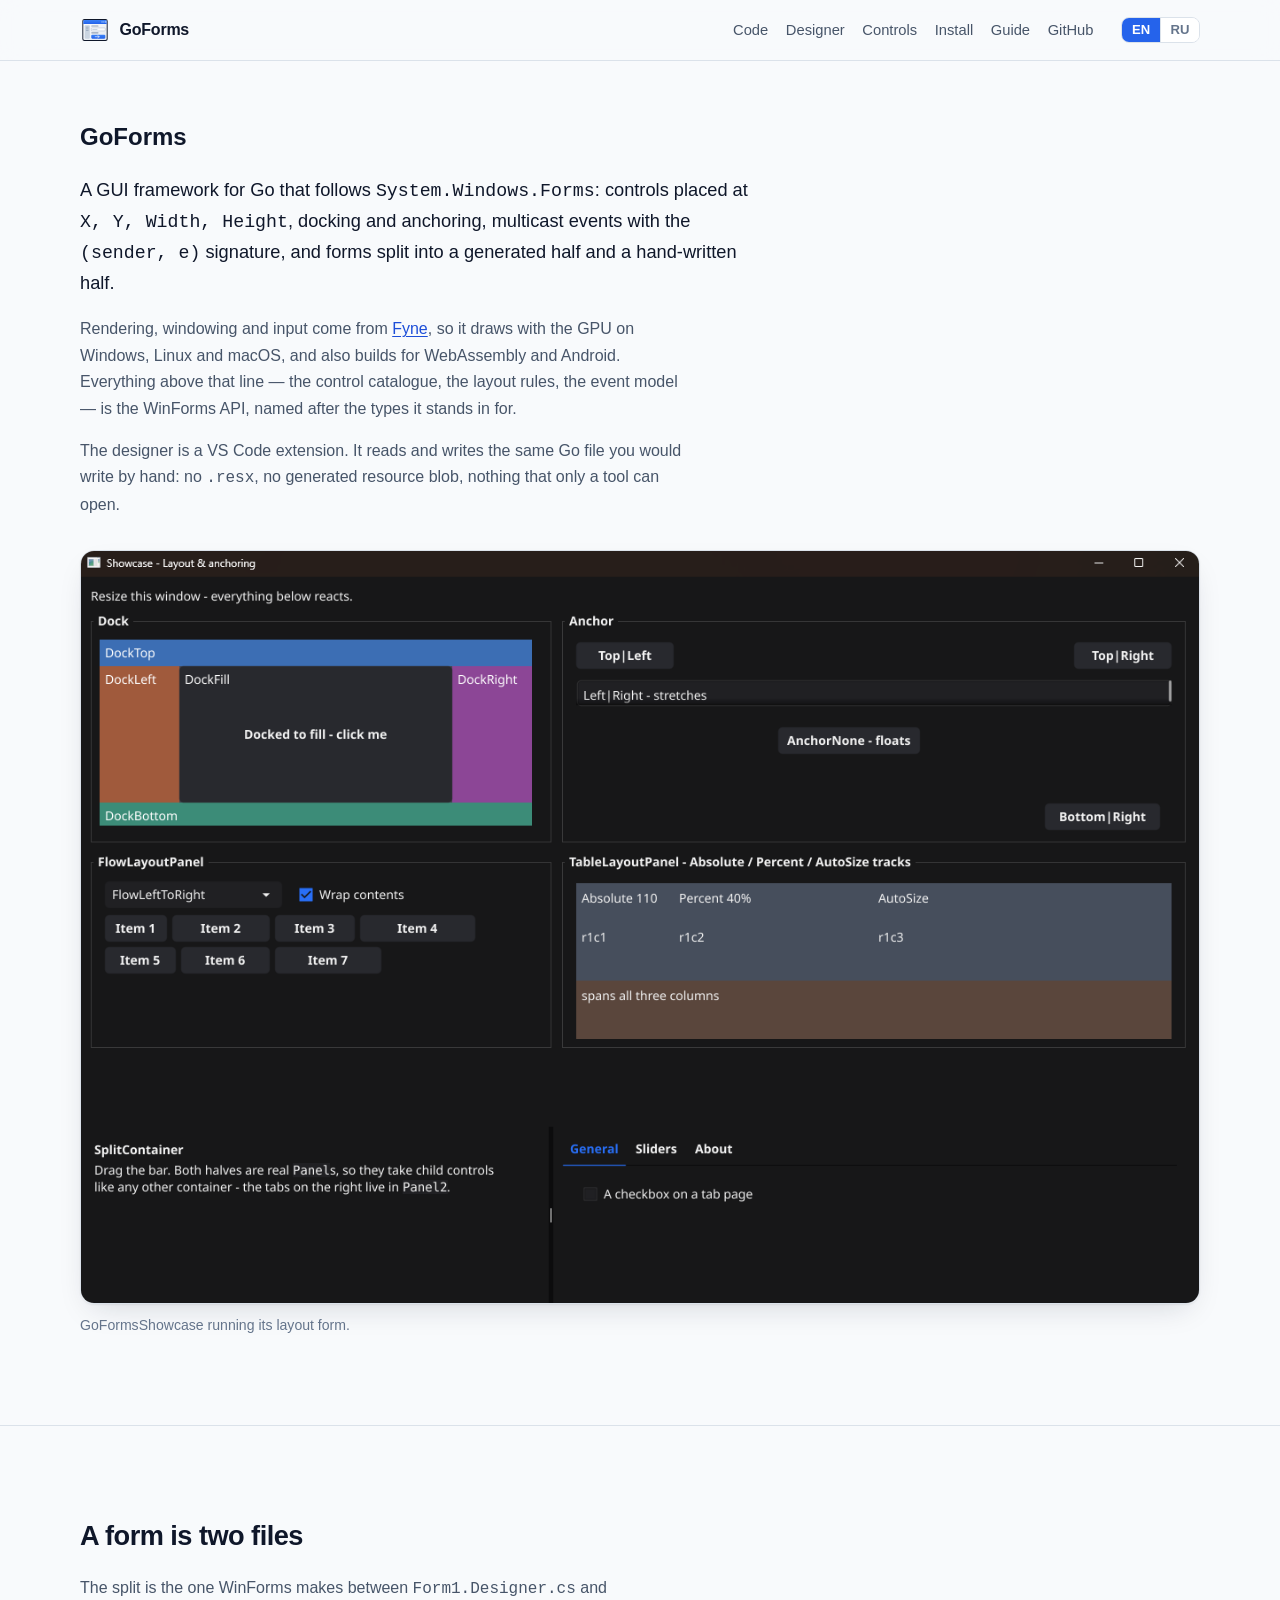
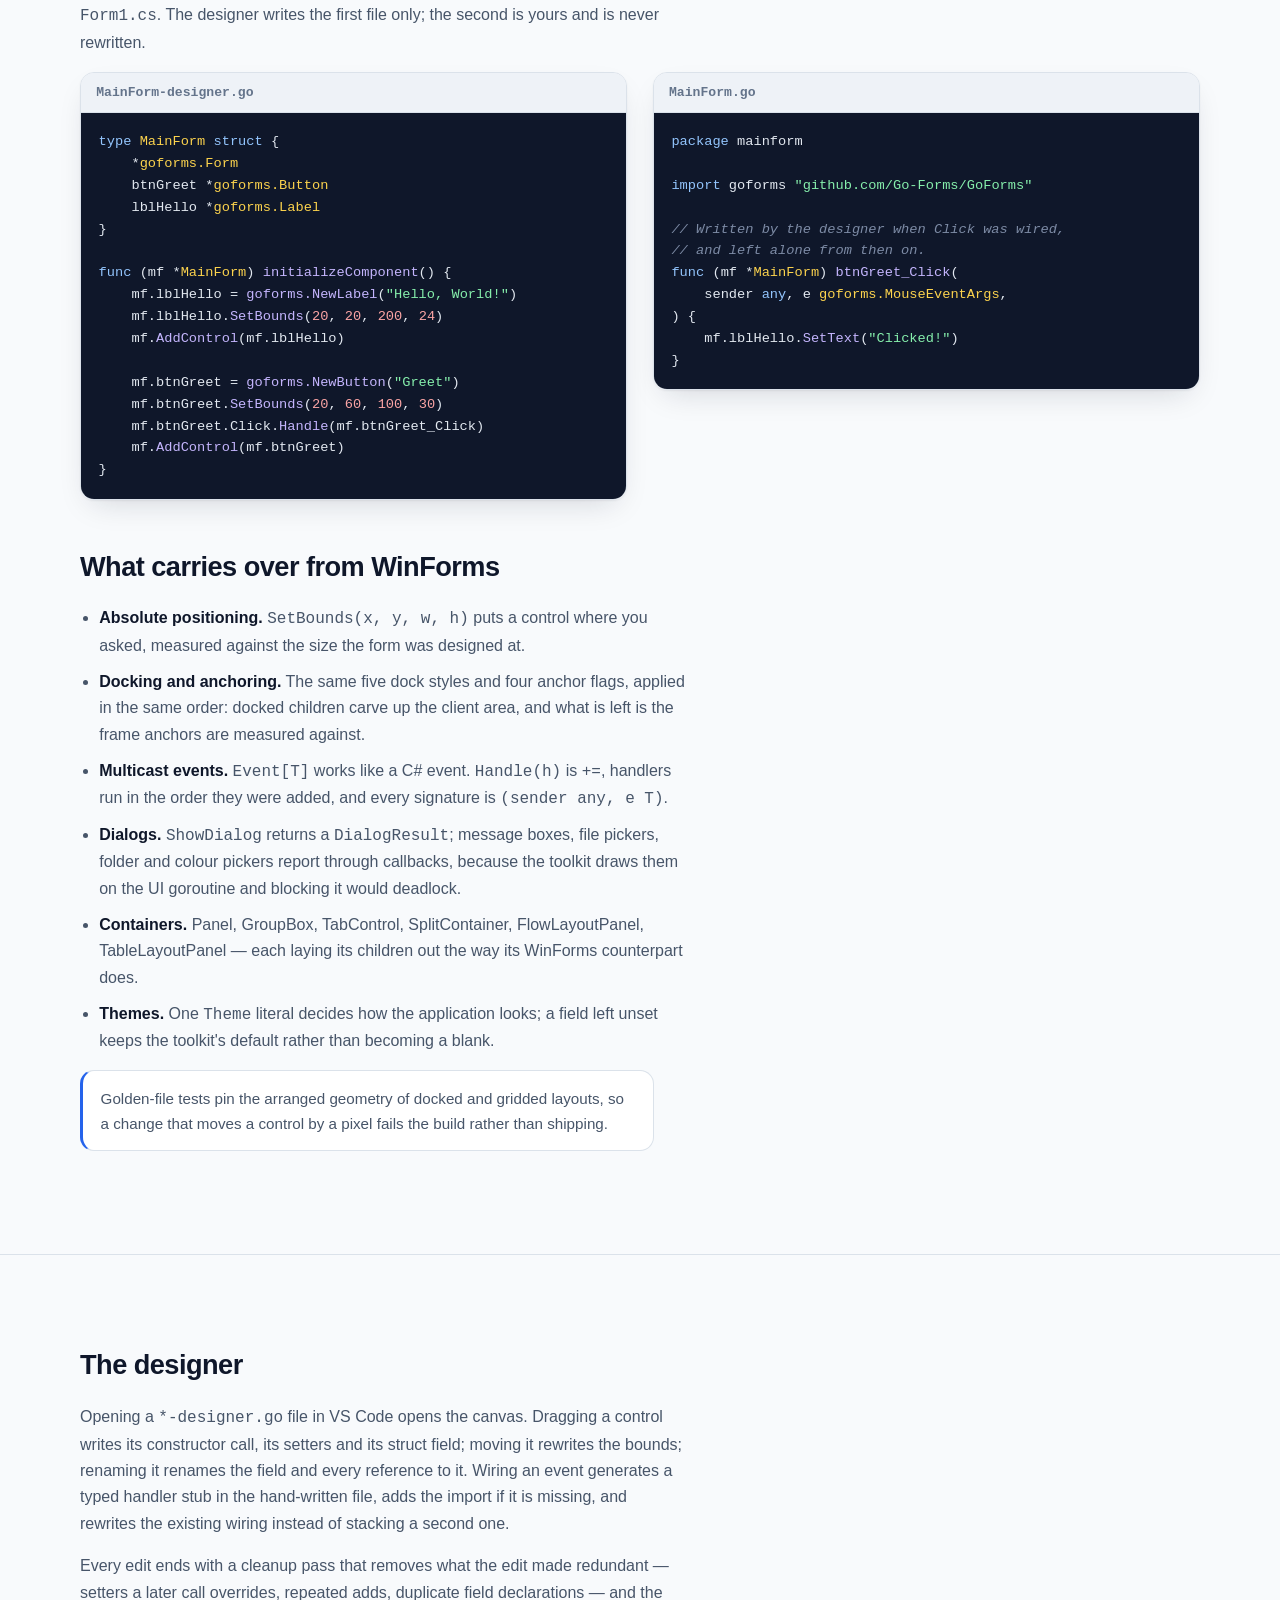
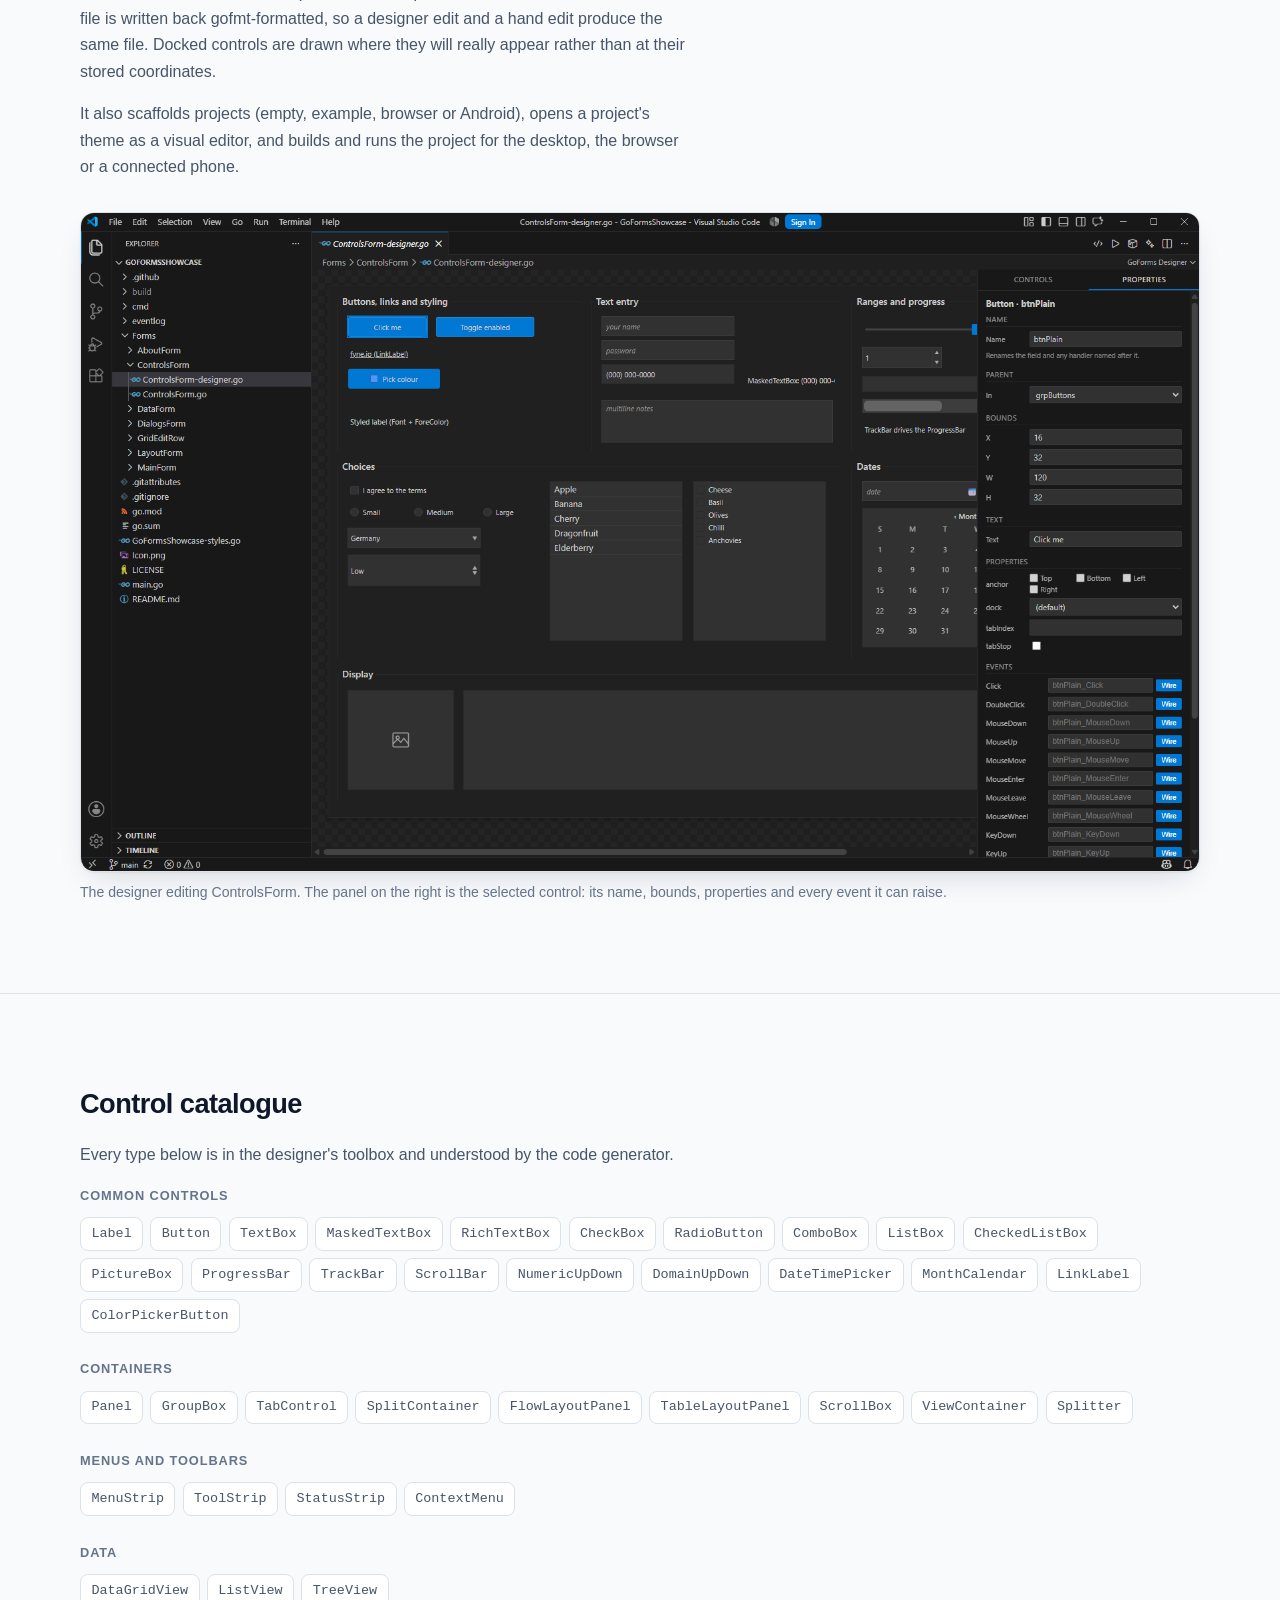
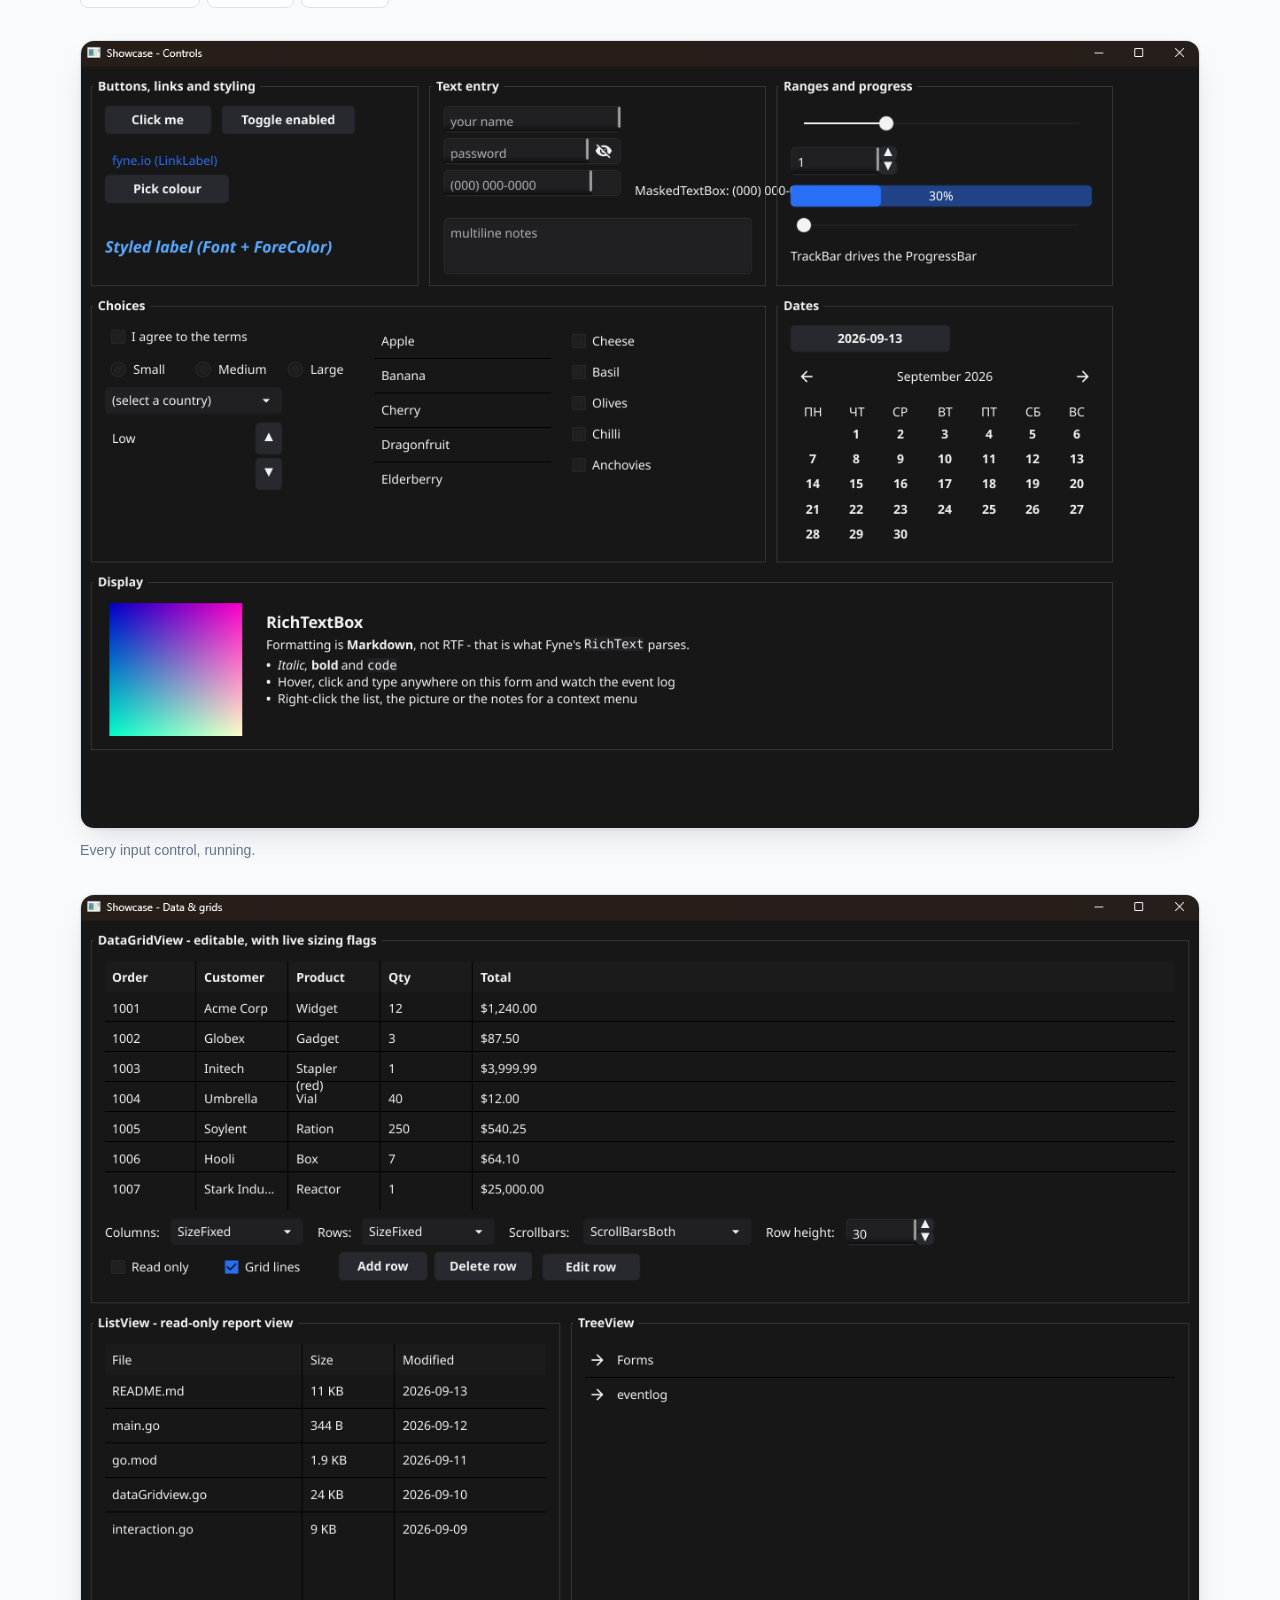
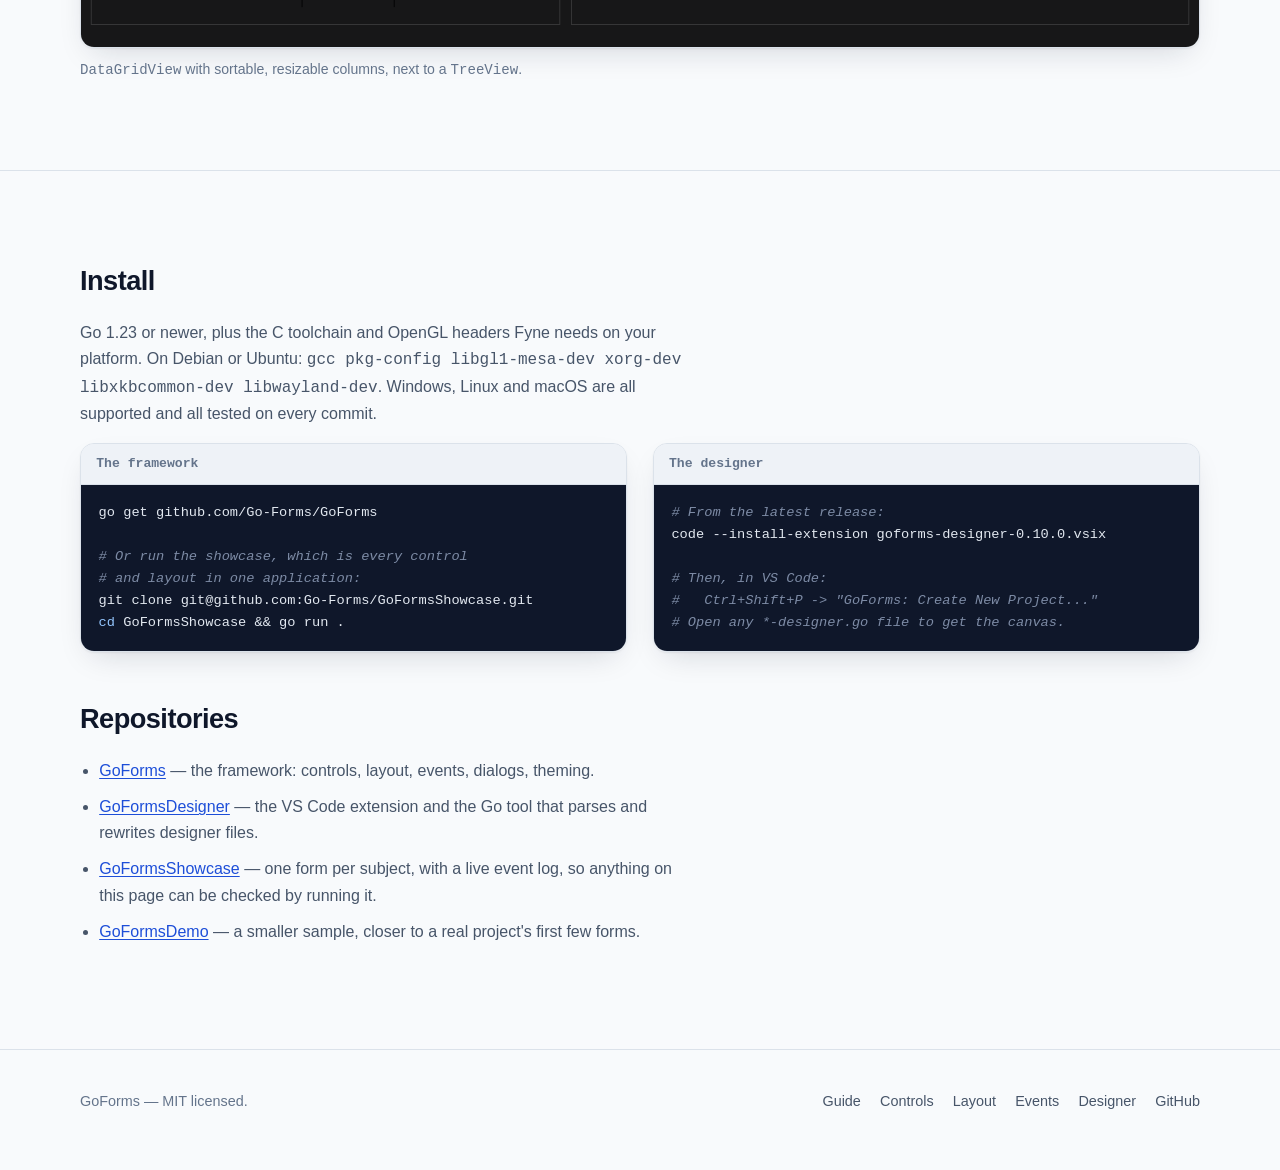
==== commit 366b98aa: "Retake every screenshot, and photograph the designer The screenshots dated from before two rounds of" ====
--- a/site/index.html
+++ b/site/index.html
@@ -170,8 +170,8 @@
     </p>
 
     <figure class="shot">
-      <img src="assets/form-controls.png" alt="A GoForms form with text boxes, combo boxes, check boxes, track bars and up-down controls.">
-      <figcaption>Input controls, each named after its <code translate="no">System.Windows.Forms</code> equivalent.</figcaption>
+      <img src="assets/designer-canvas.png" alt="VS Code with a GoForms form on the designer canvas, the selected control's properties and its events listed beside it.">
+      <figcaption>The designer editing ControlsForm. The panel on the right is the selected control: its name, bounds, properties and every event it can raise.</figcaption>
     </figure>
   </div>
 </section>
@@ -218,6 +218,11 @@
         <span class="chip" translate="no">DataGridView</span><span class="chip" translate="no">ListView</span><span class="chip" translate="no">TreeView</span>
       </div>
     </div>
+
+    <figure class="shot">
+      <img src="assets/form-controls.png" alt="A GoForms form with text boxes, combo boxes, check boxes, track bars and up-down controls.">
+      <figcaption>Every input control, running.</figcaption>
+    </figure>
 
     <figure class="shot">
       <img src="assets/form-data.png" alt="A DataGridView with sortable columns beside a TreeView.">
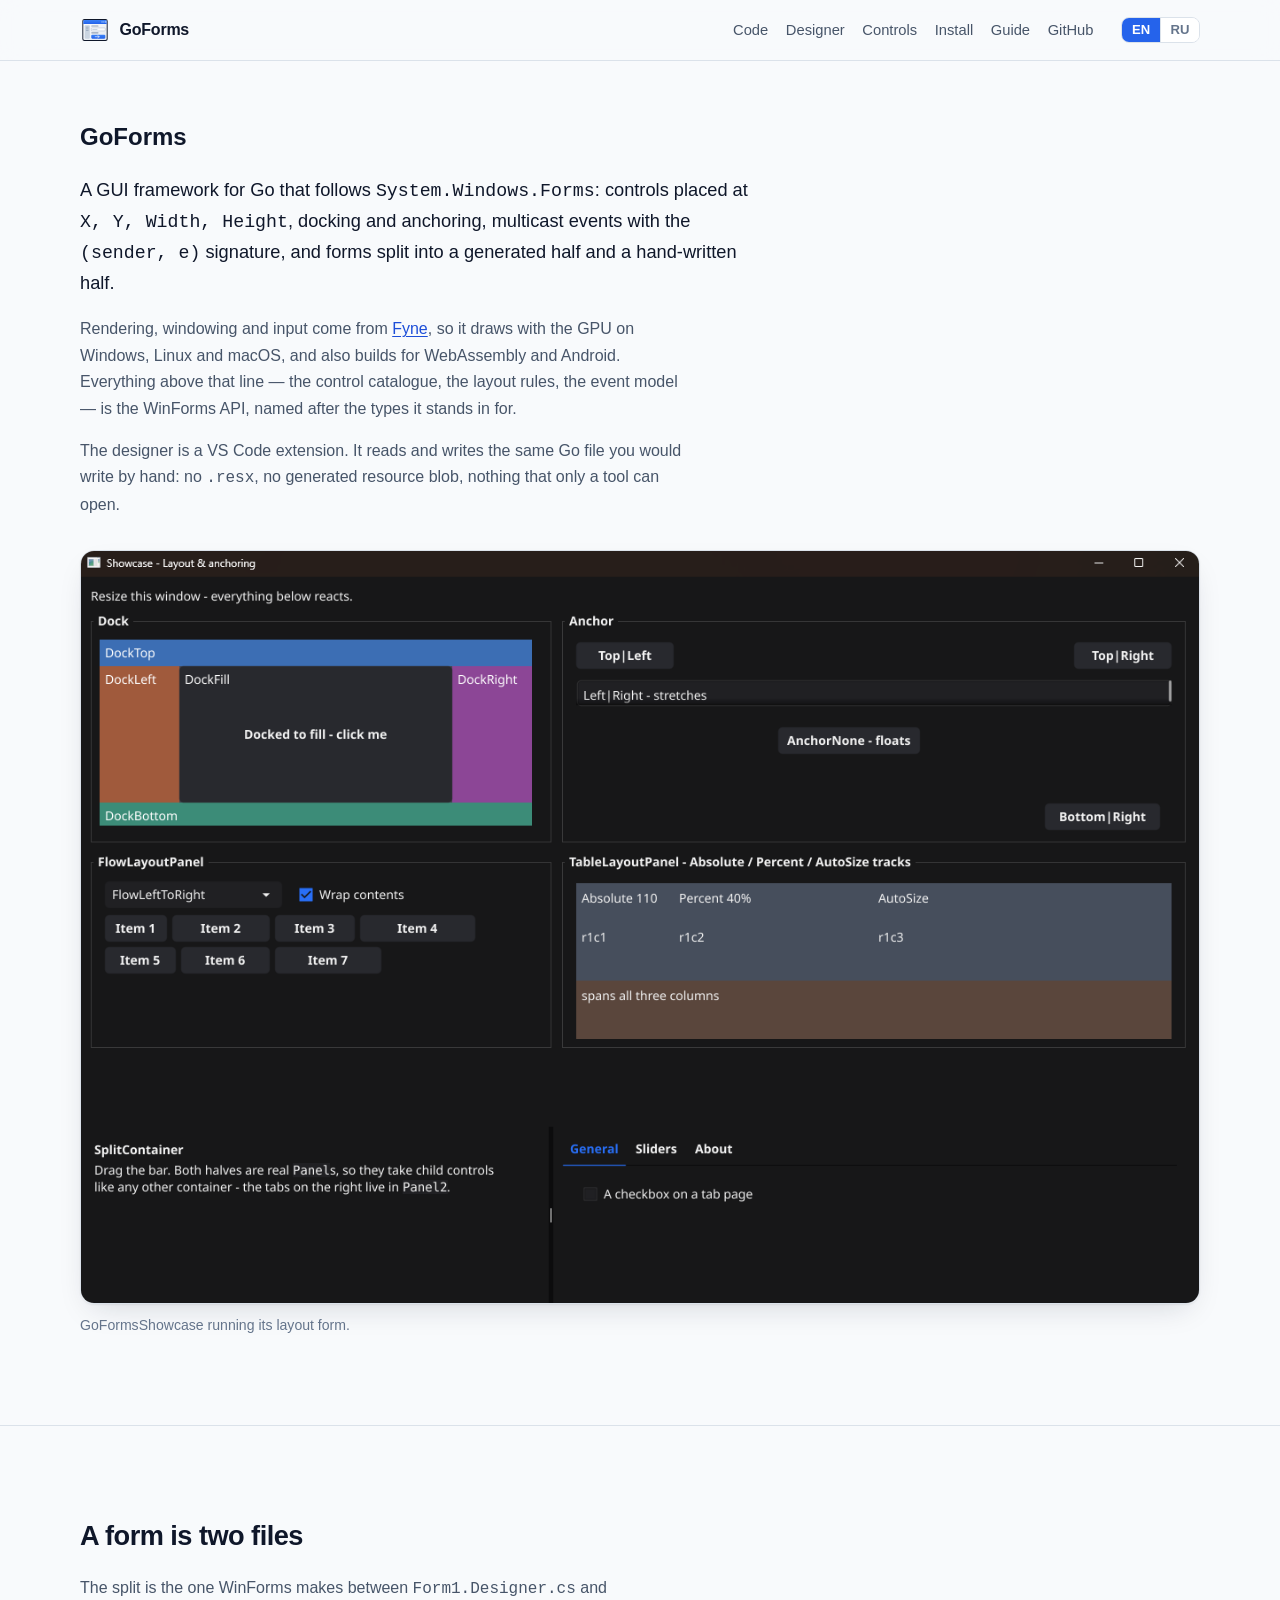
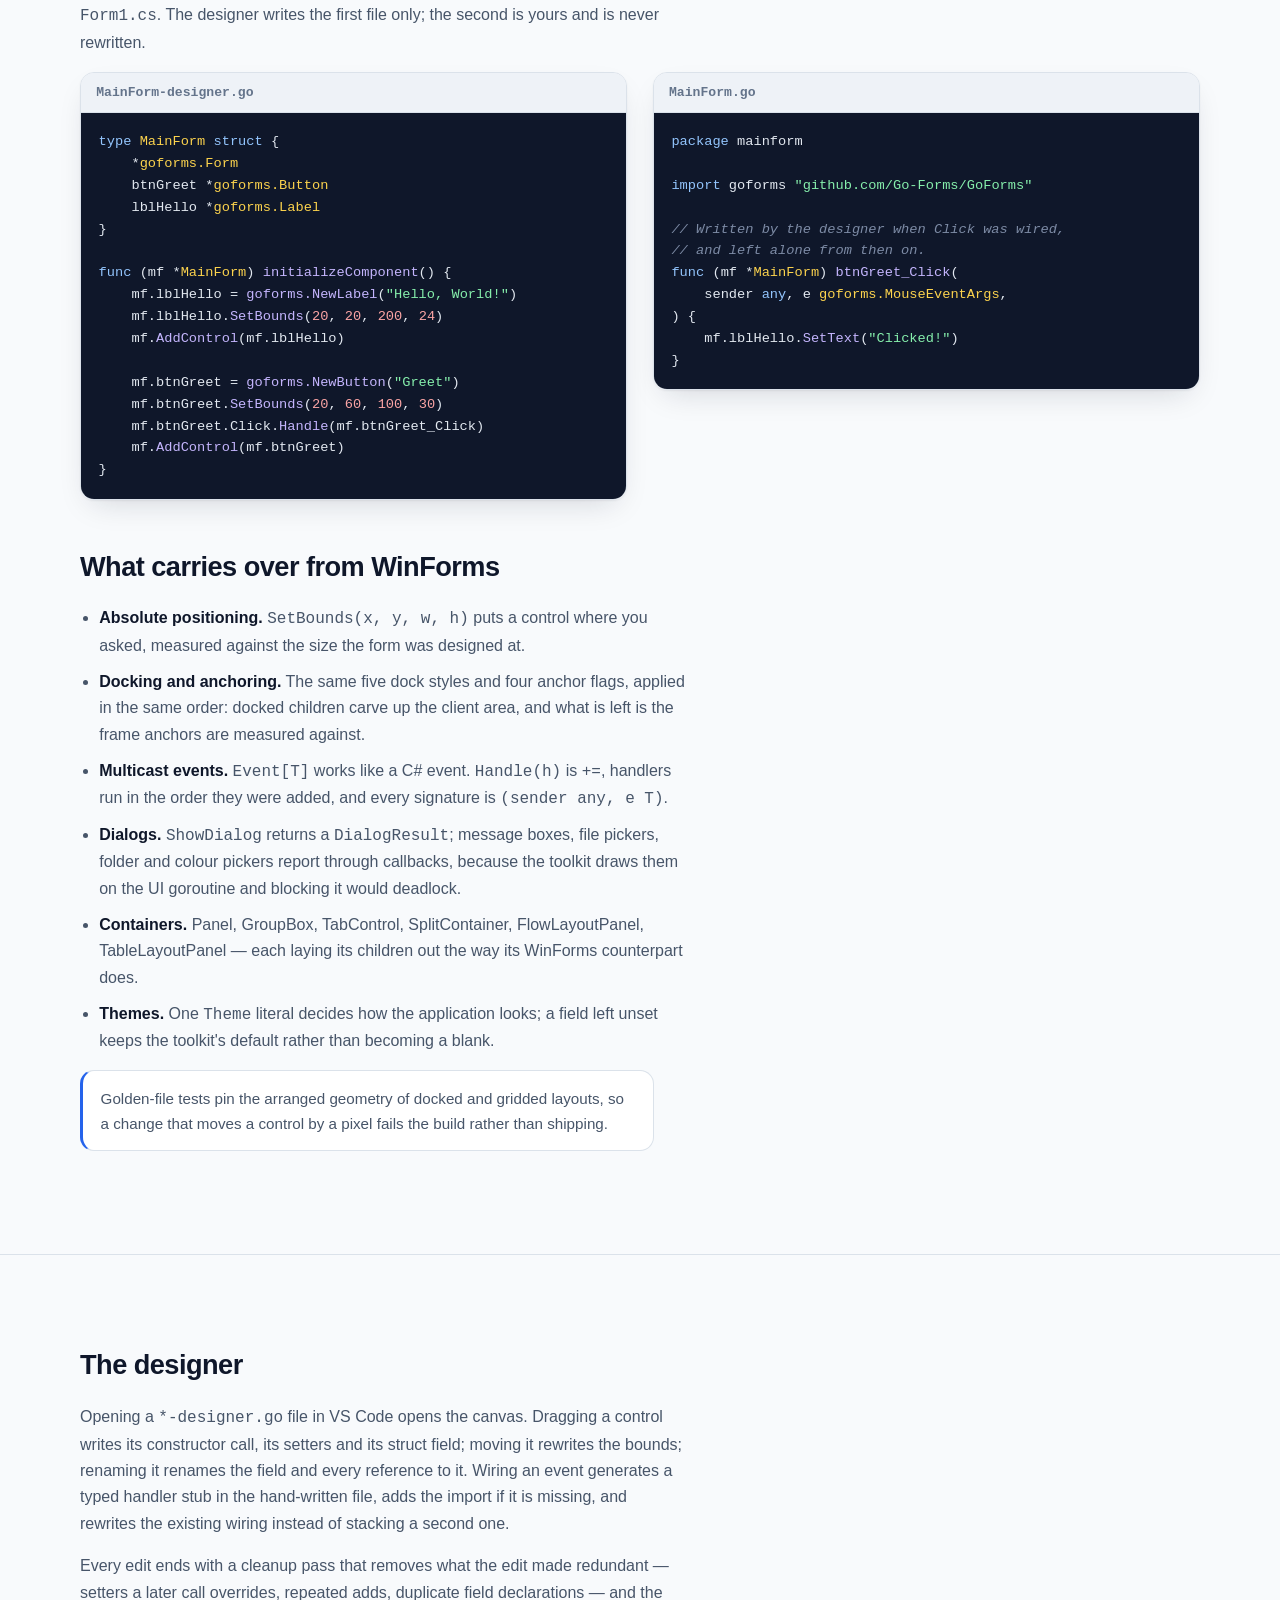
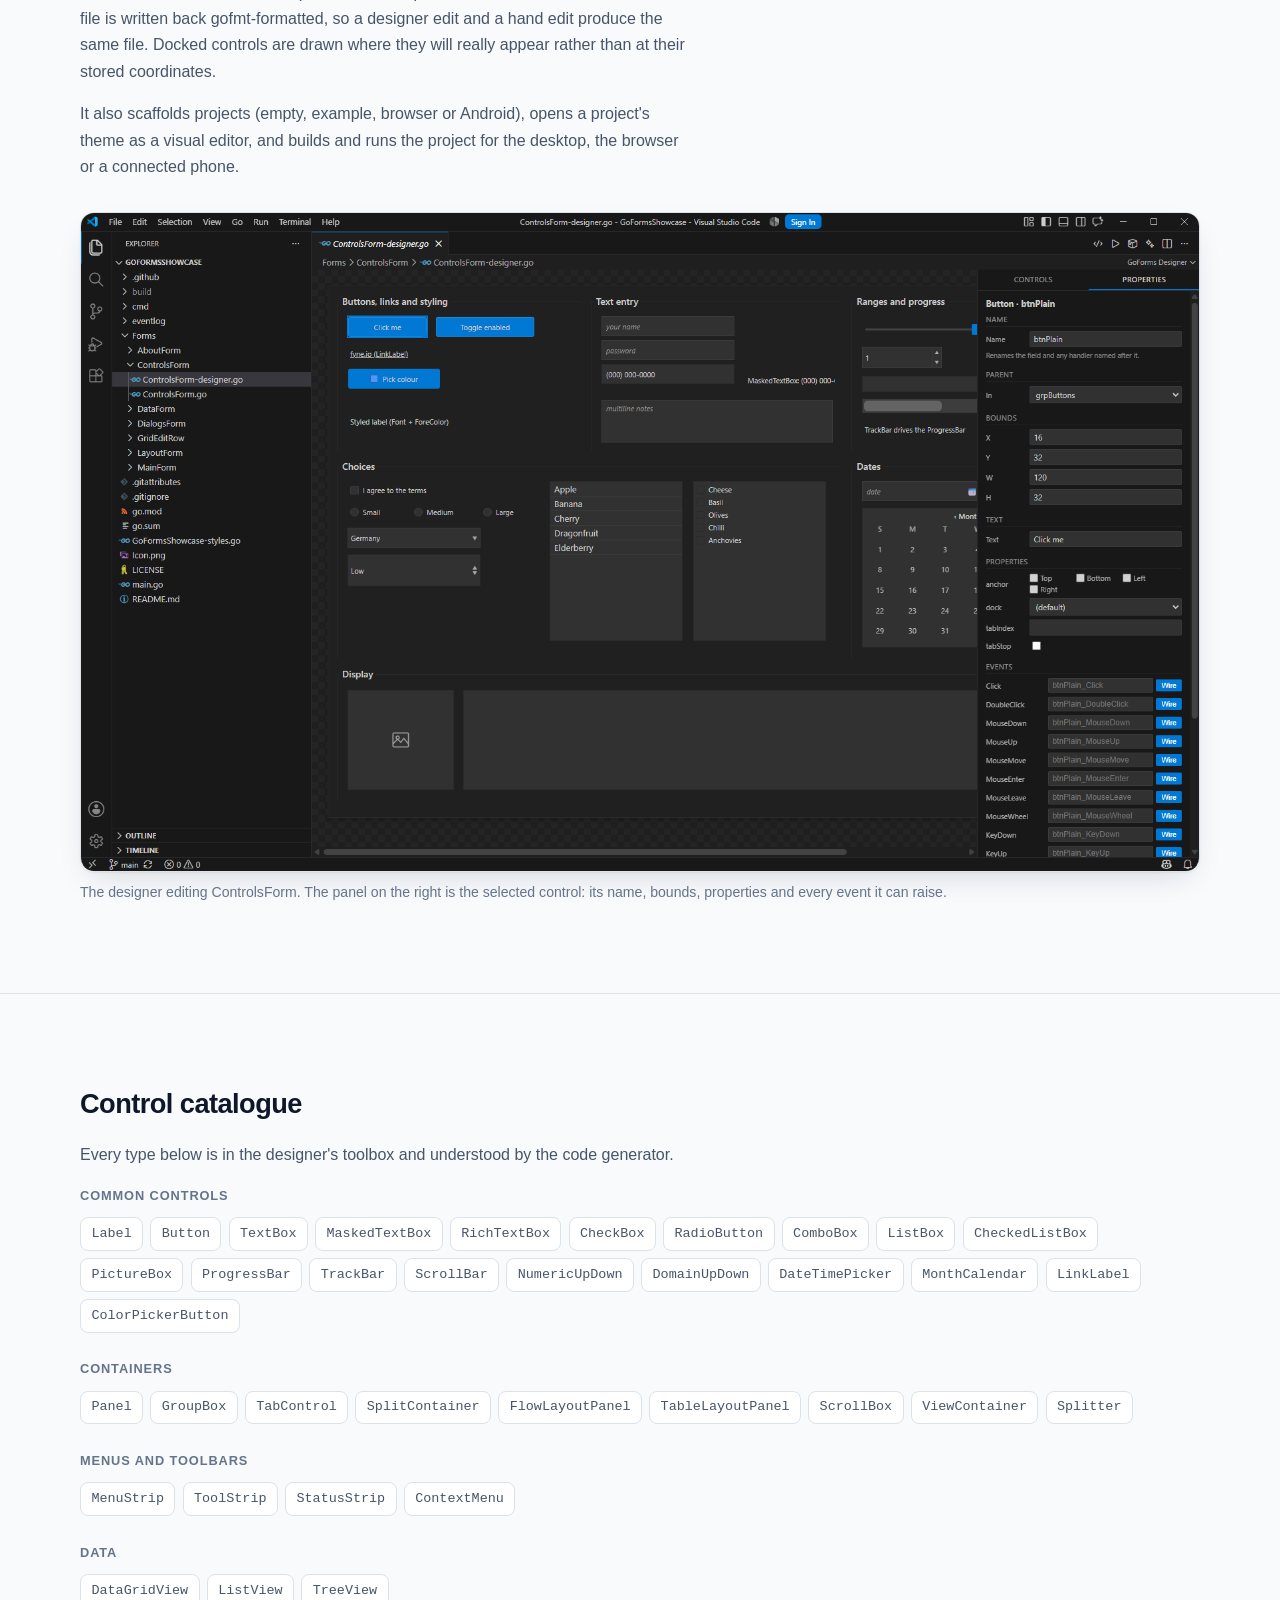
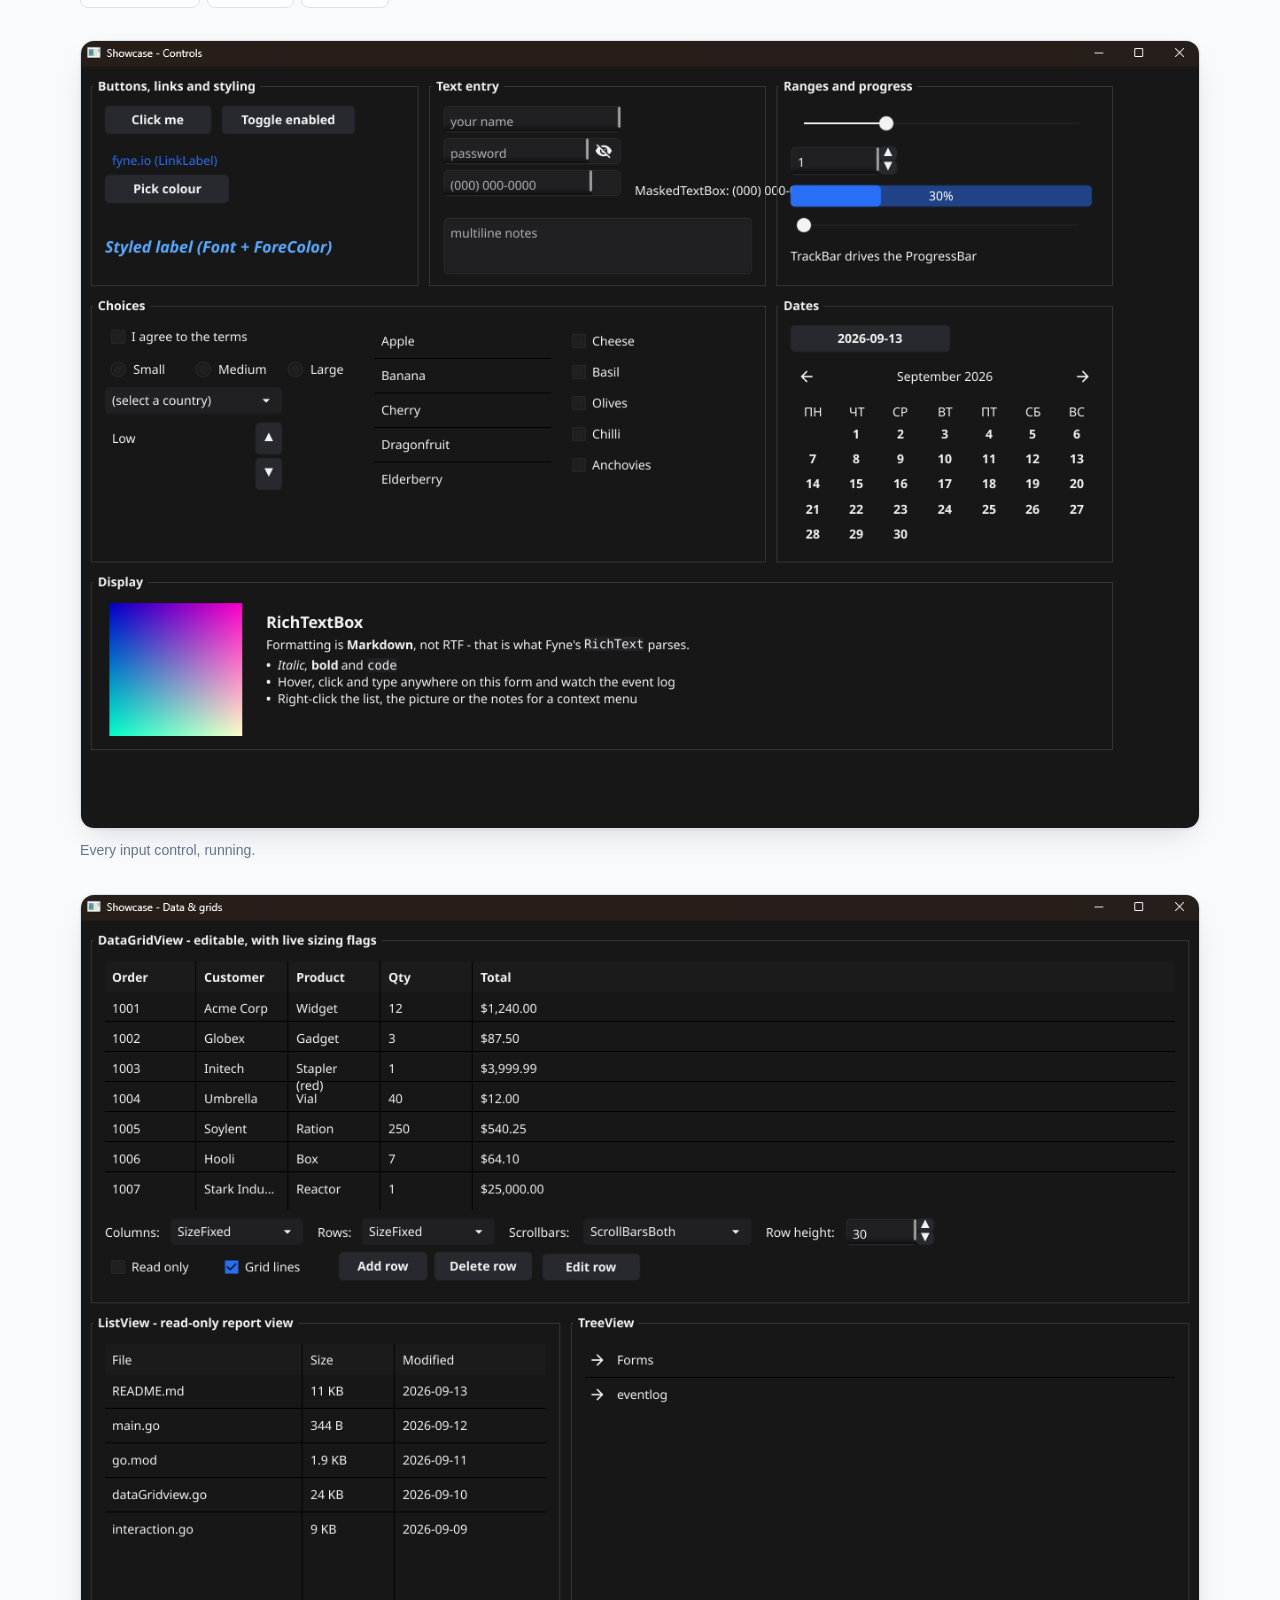
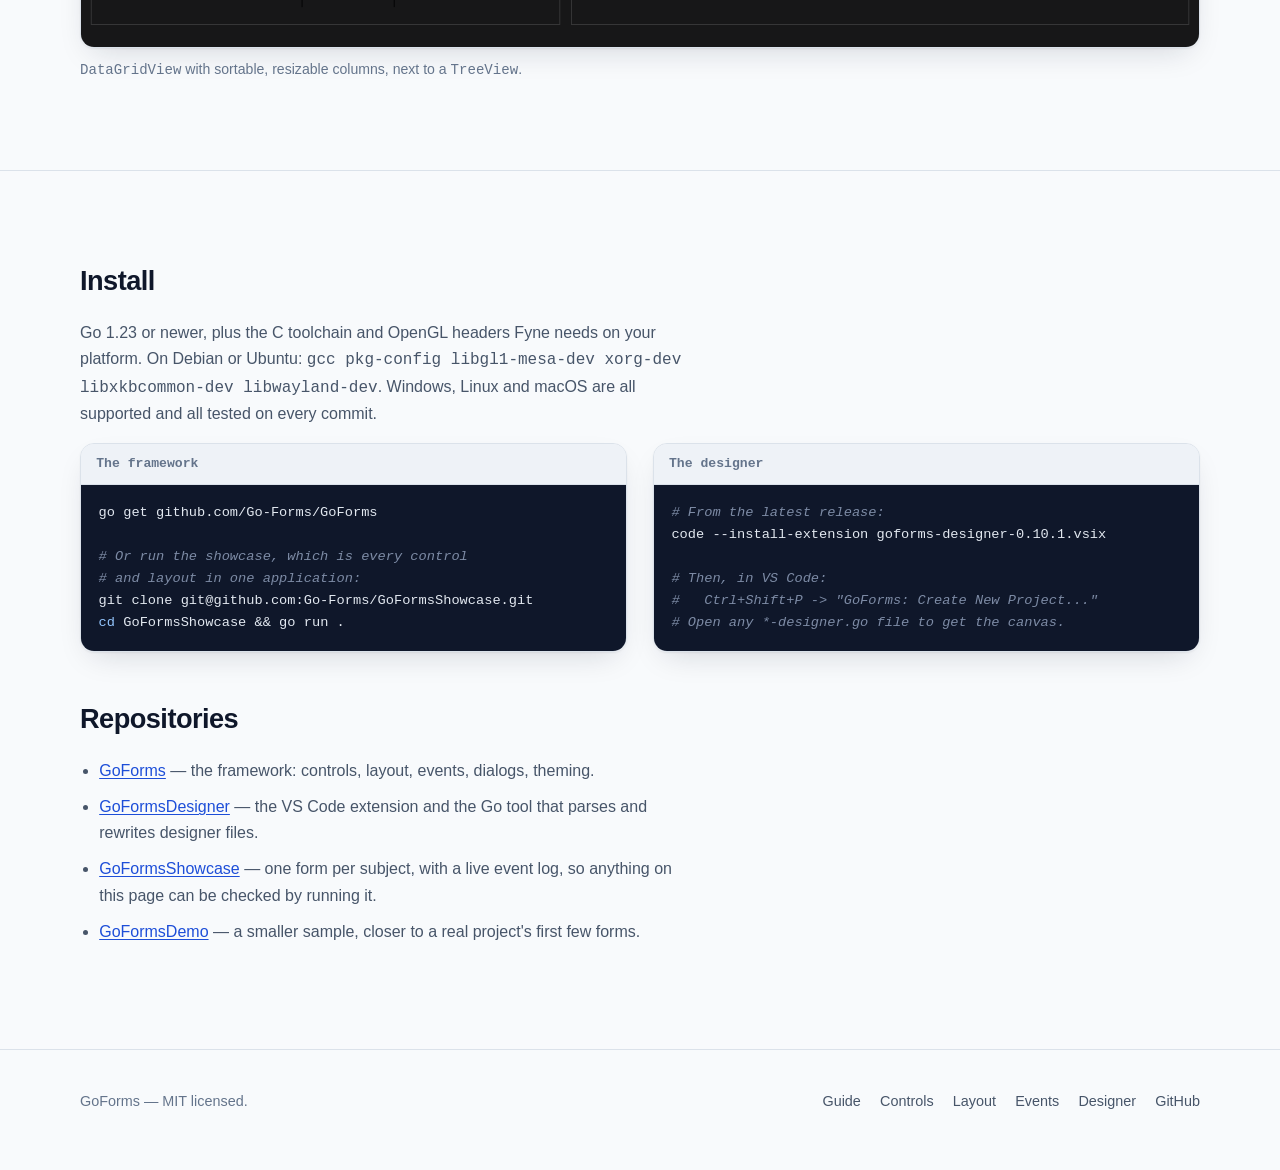
==== commit 61f54021: "Name 0.10.1 in the install commands The version in the page and in the designer's own documentation " ====
--- a/site/index.html
+++ b/site/index.html
@@ -255,7 +255,7 @@
       <figure class="code">
         <figcaption>The designer</figcaption>
 <pre translate="no"><span class="c"># From the latest release:</span>
-code --install-extension goforms-designer-<span data-latest-version>0.10.0</span>.vsix
+code --install-extension goforms-designer-<span data-latest-version>0.10.1</span>.vsix
 
 <span class="c"># Then, in VS Code:</span>
 <span class="c">#   Ctrl+Shift+P -> "GoForms: Create New Project..."</span>
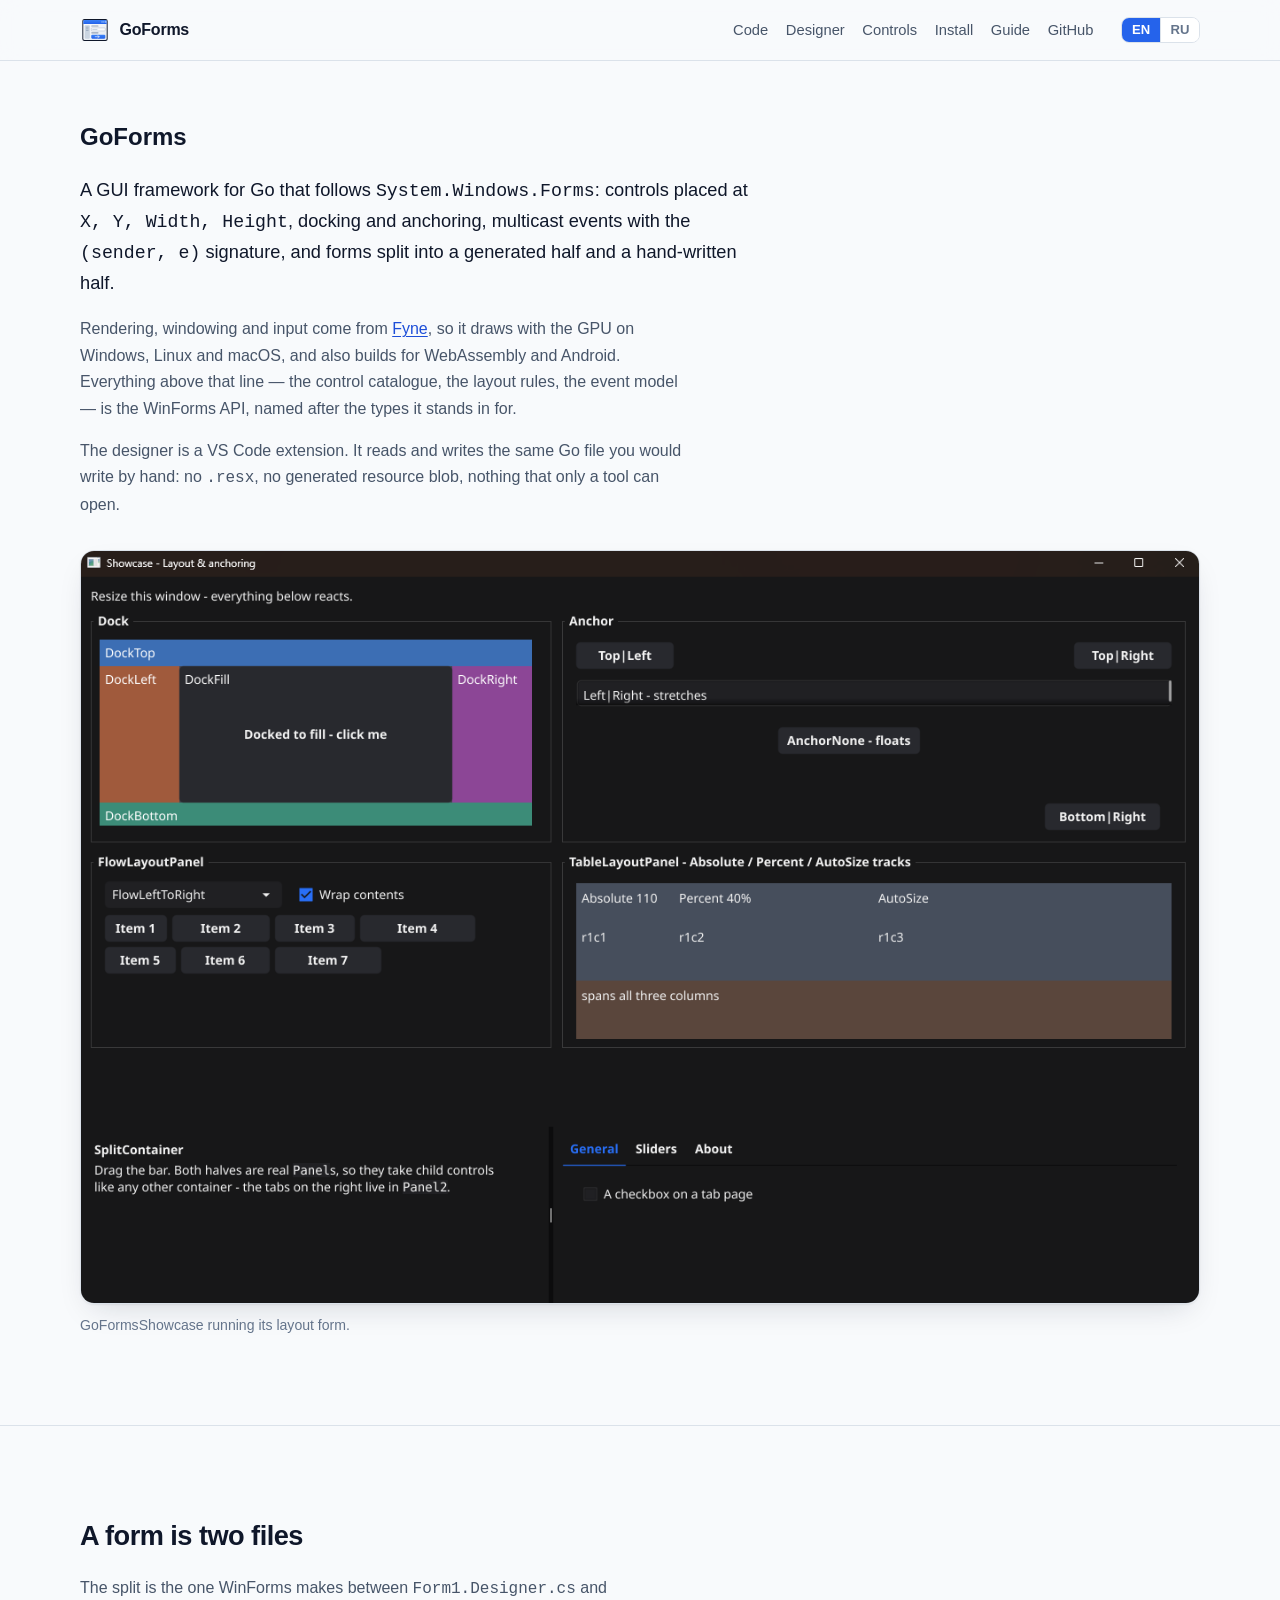
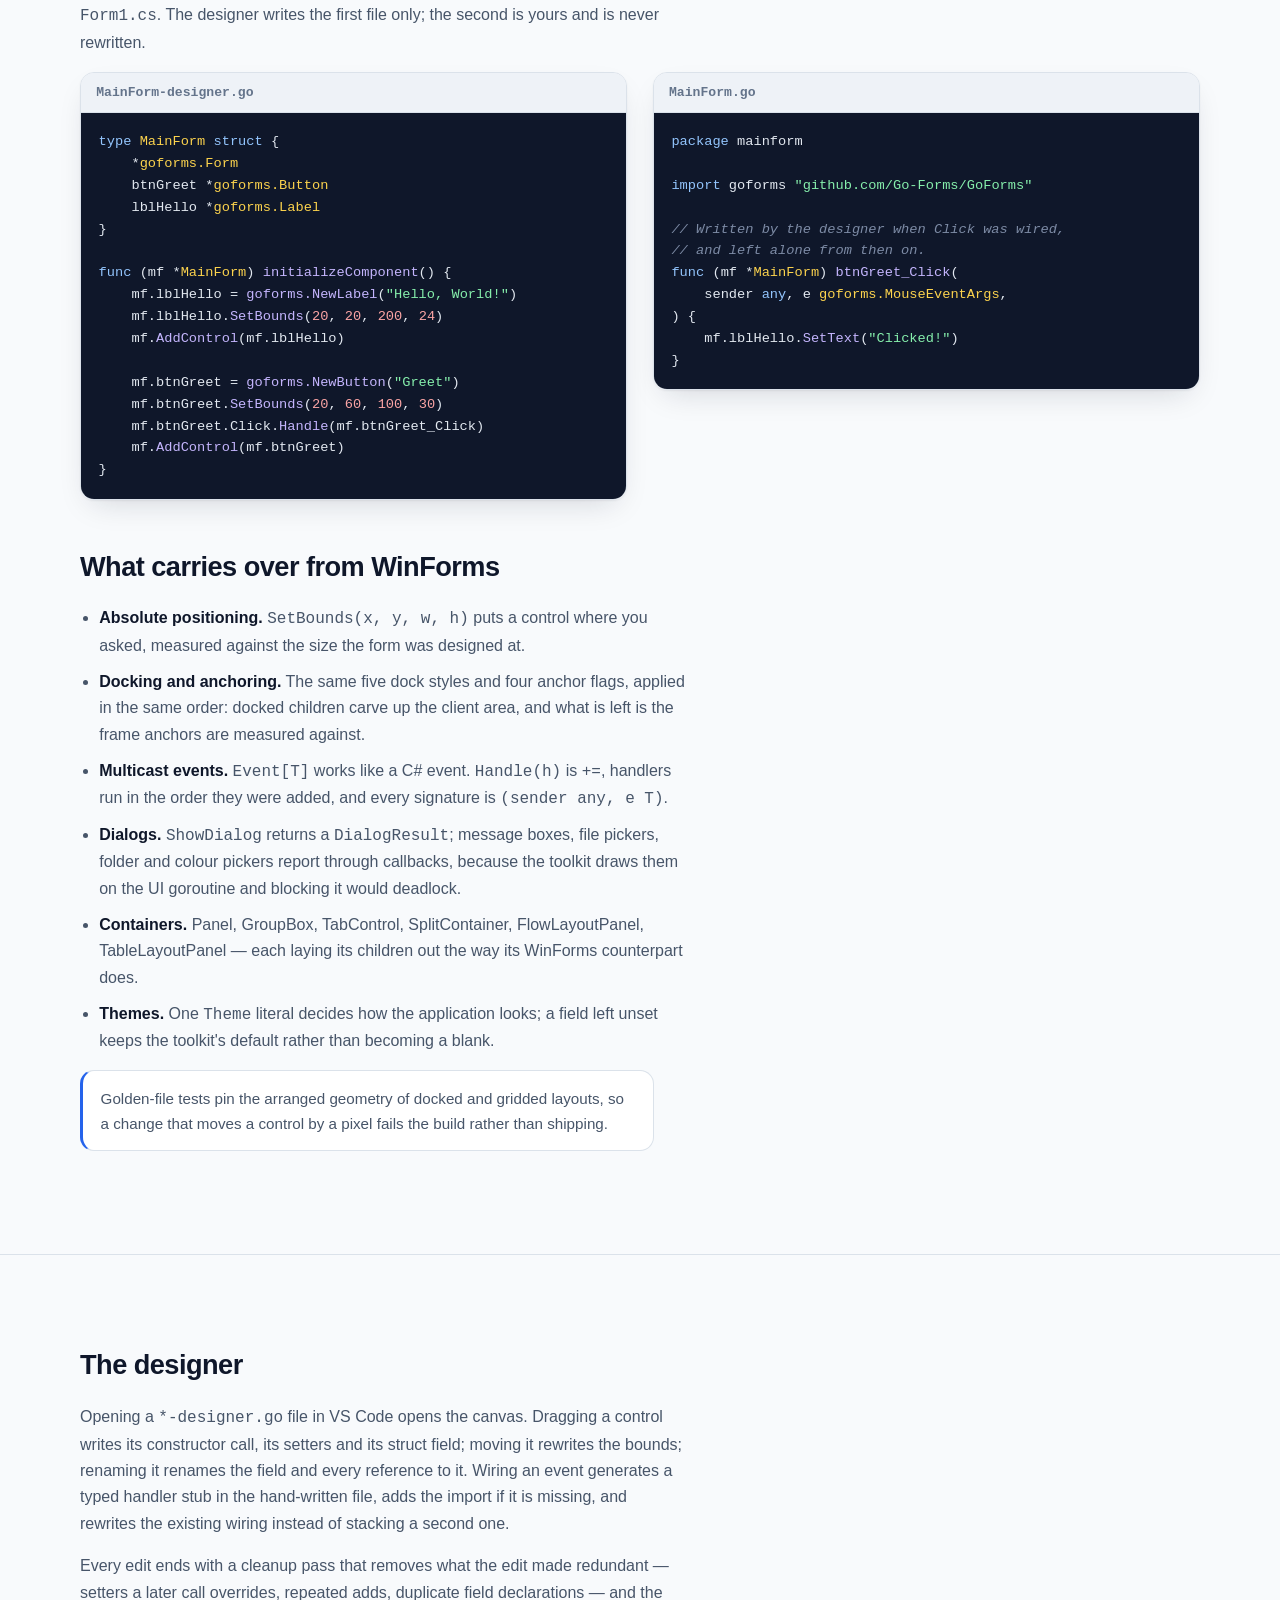
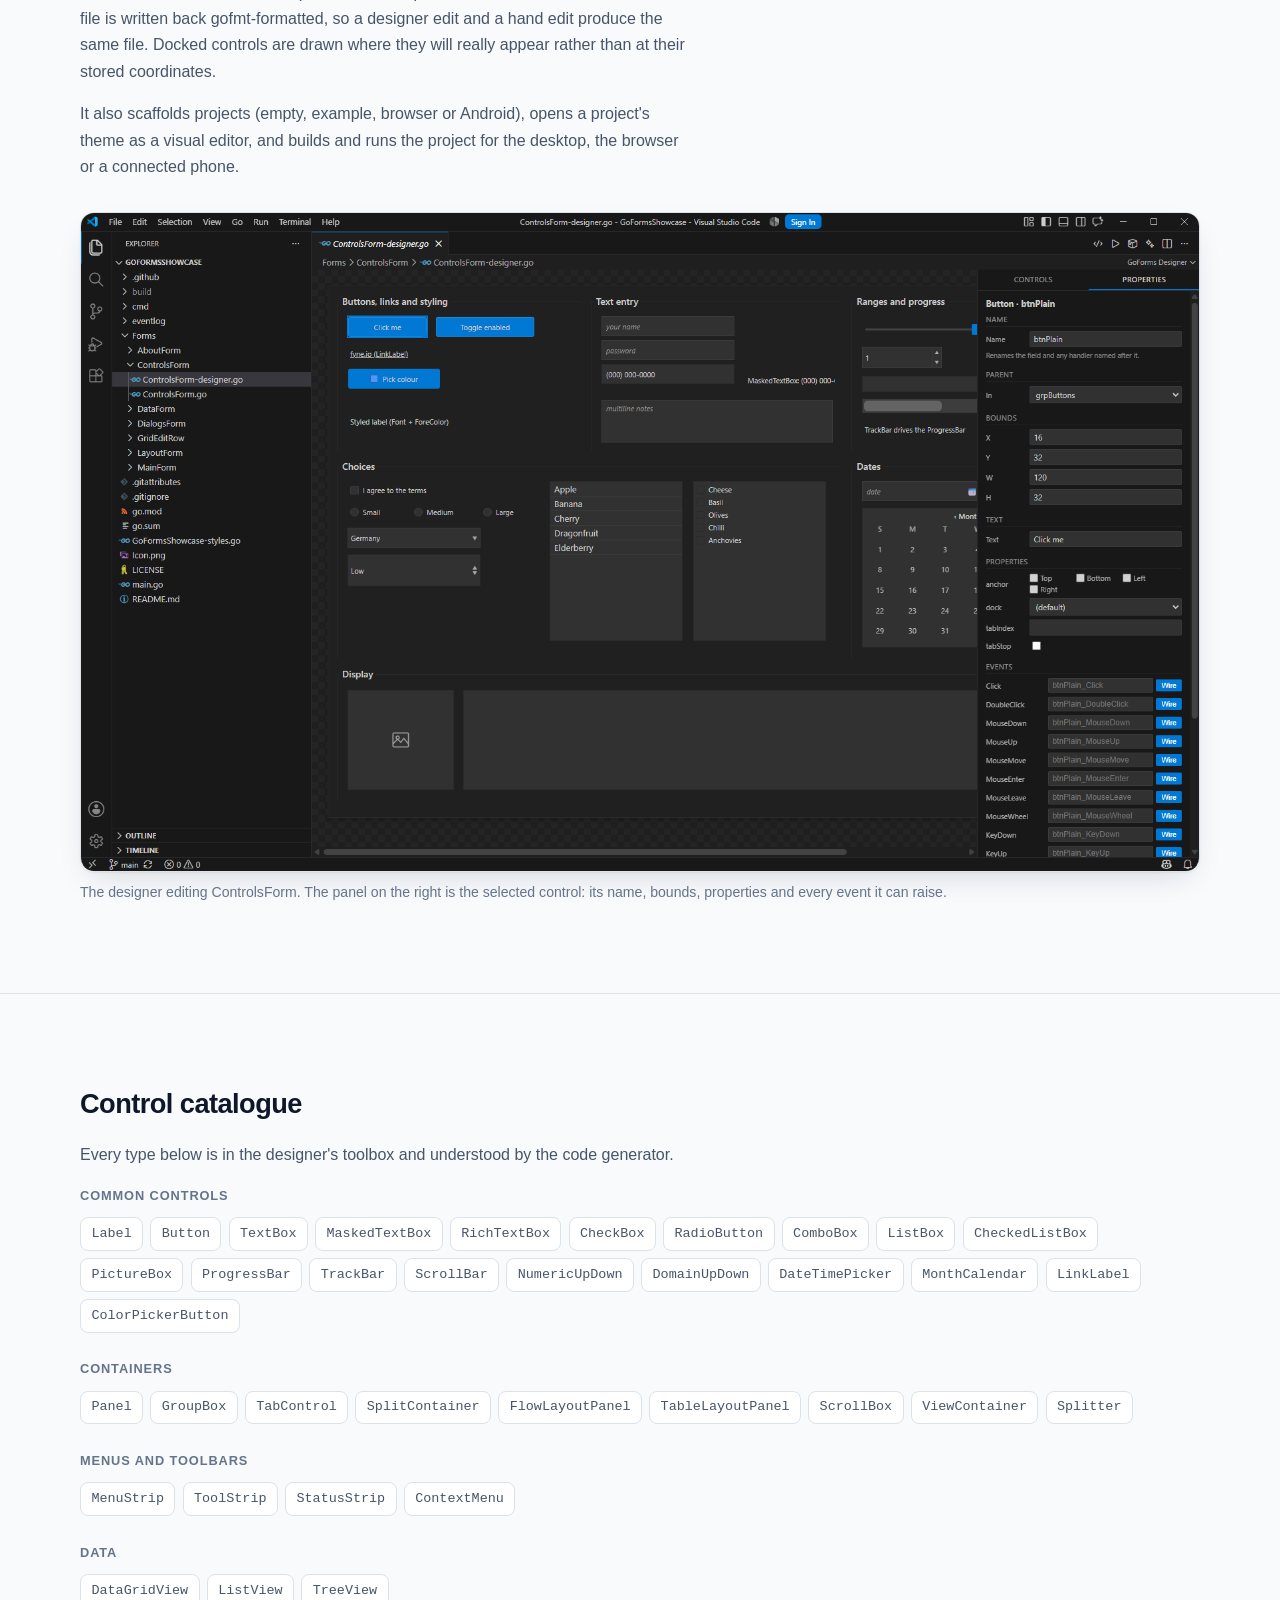
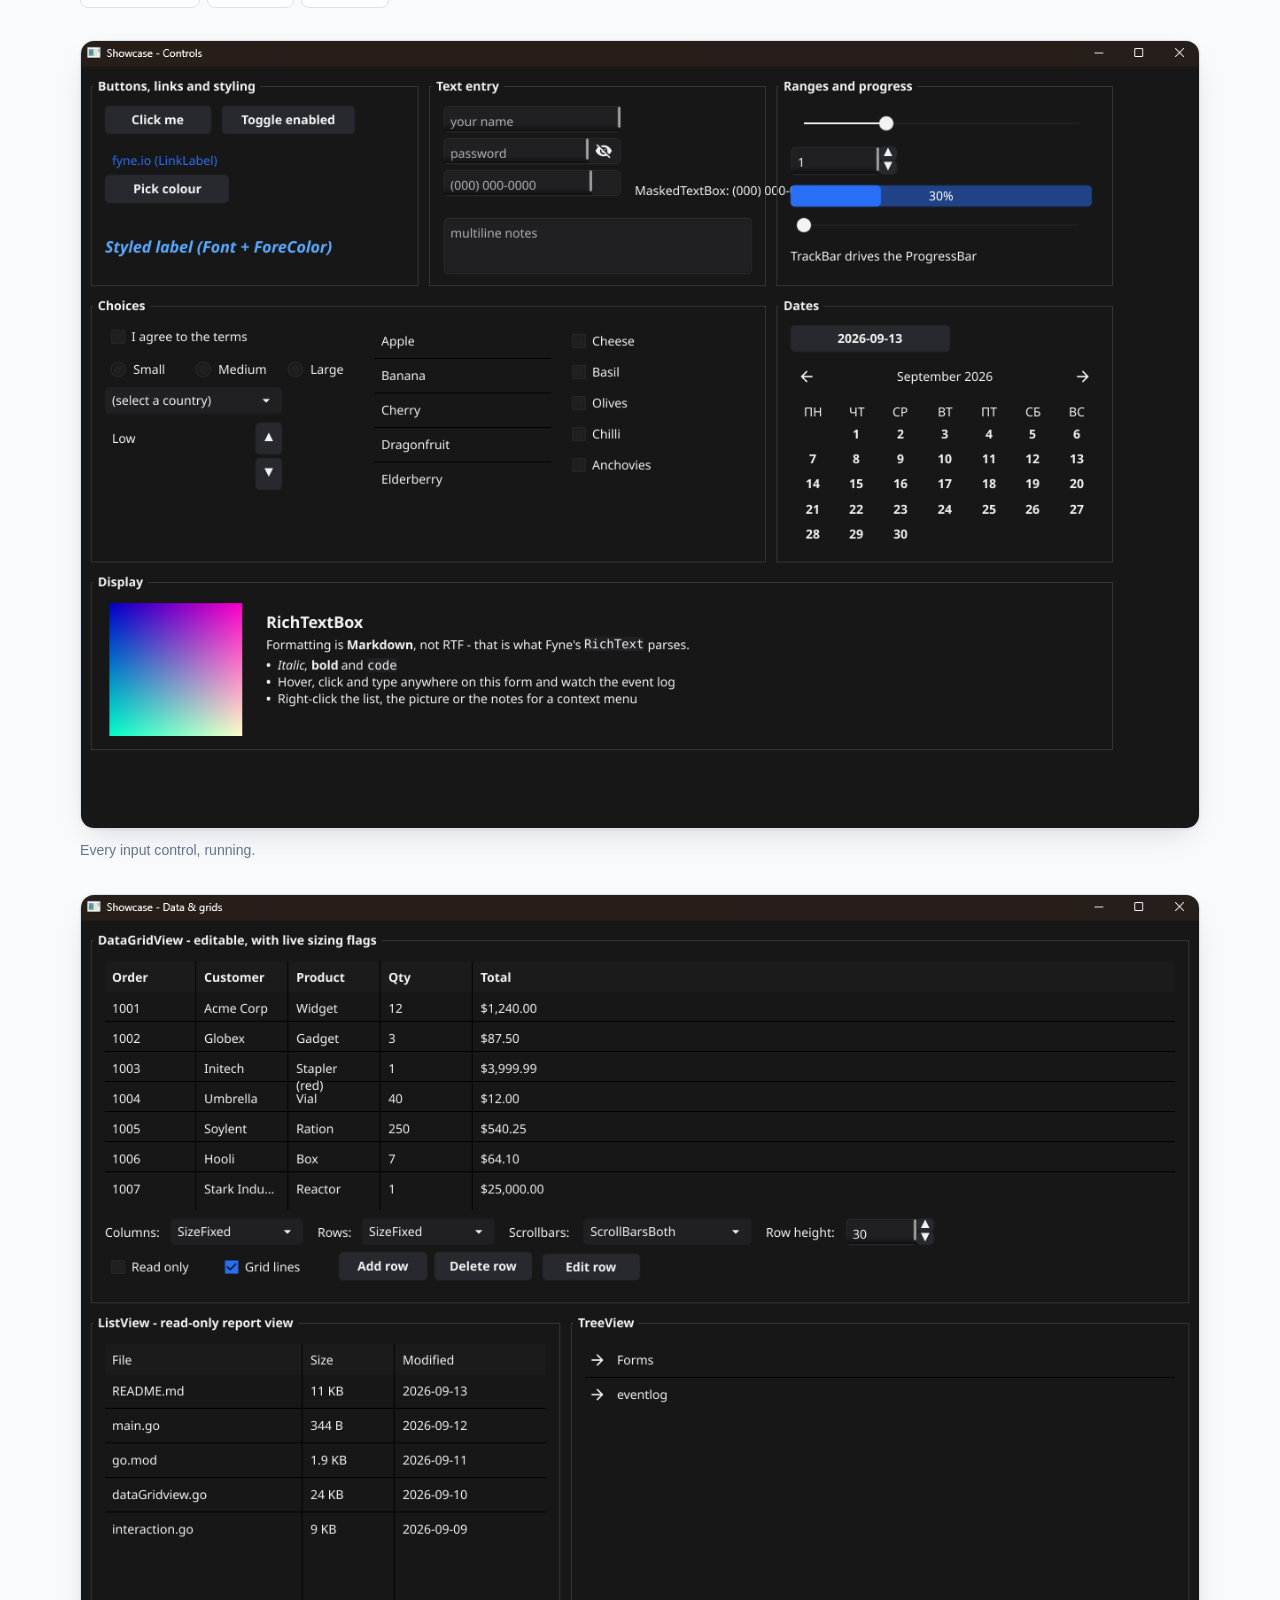
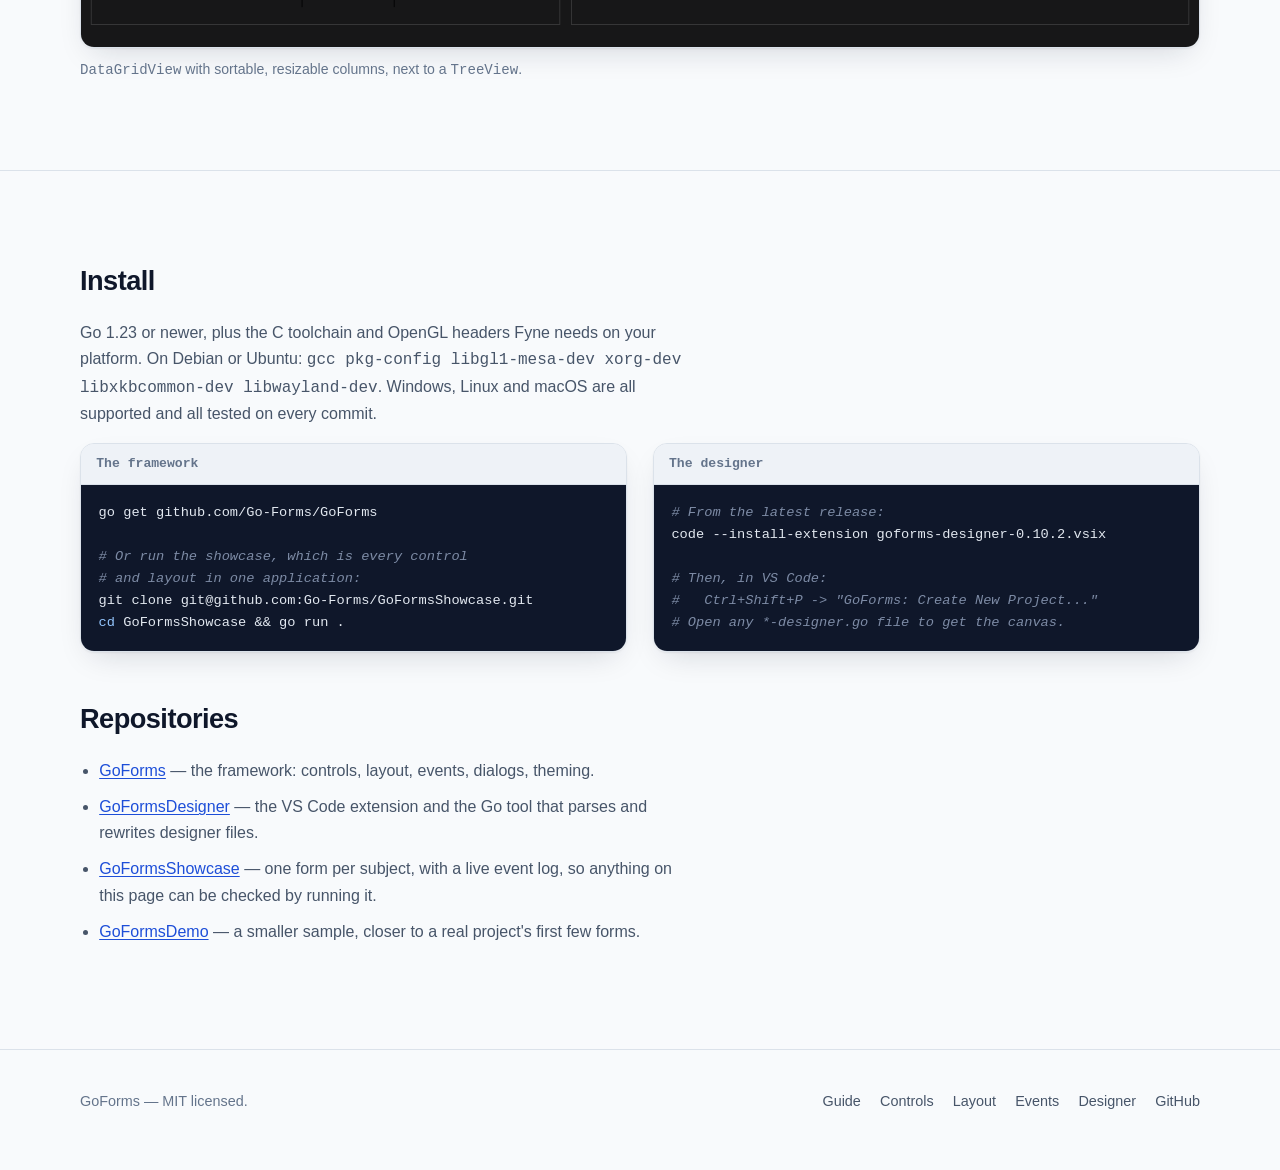
==== commit dd551062: "Name 0.10.2 in the install commands" ====
--- a/site/index.html
+++ b/site/index.html
@@ -255,7 +255,7 @@
       <figure class="code">
         <figcaption>The designer</figcaption>
 <pre translate="no"><span class="c"># From the latest release:</span>
-code --install-extension goforms-designer-<span data-latest-version>0.10.1</span>.vsix
+code --install-extension goforms-designer-<span data-latest-version>0.10.2</span>.vsix
 
 <span class="c"># Then, in VS Code:</span>
 <span class="c">#   Ctrl+Shift+P -> "GoForms: Create New Project..."</span>
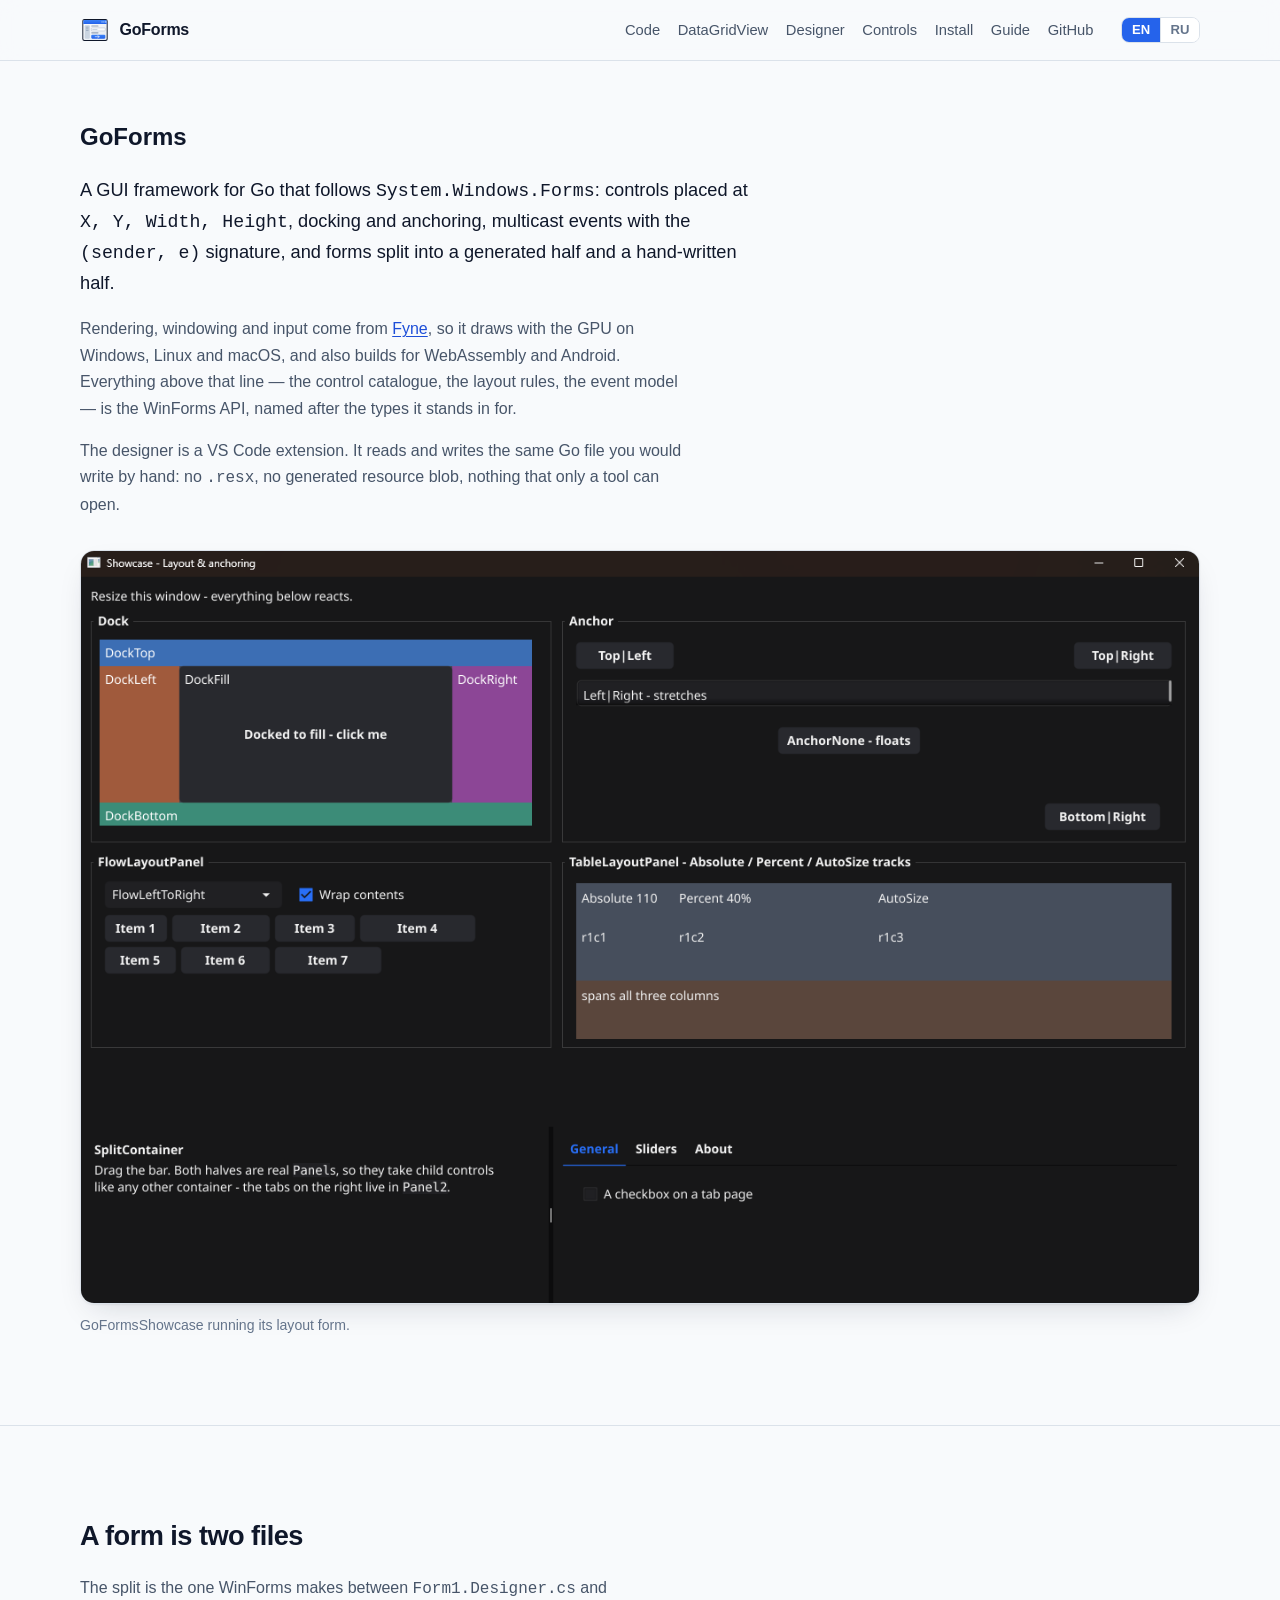
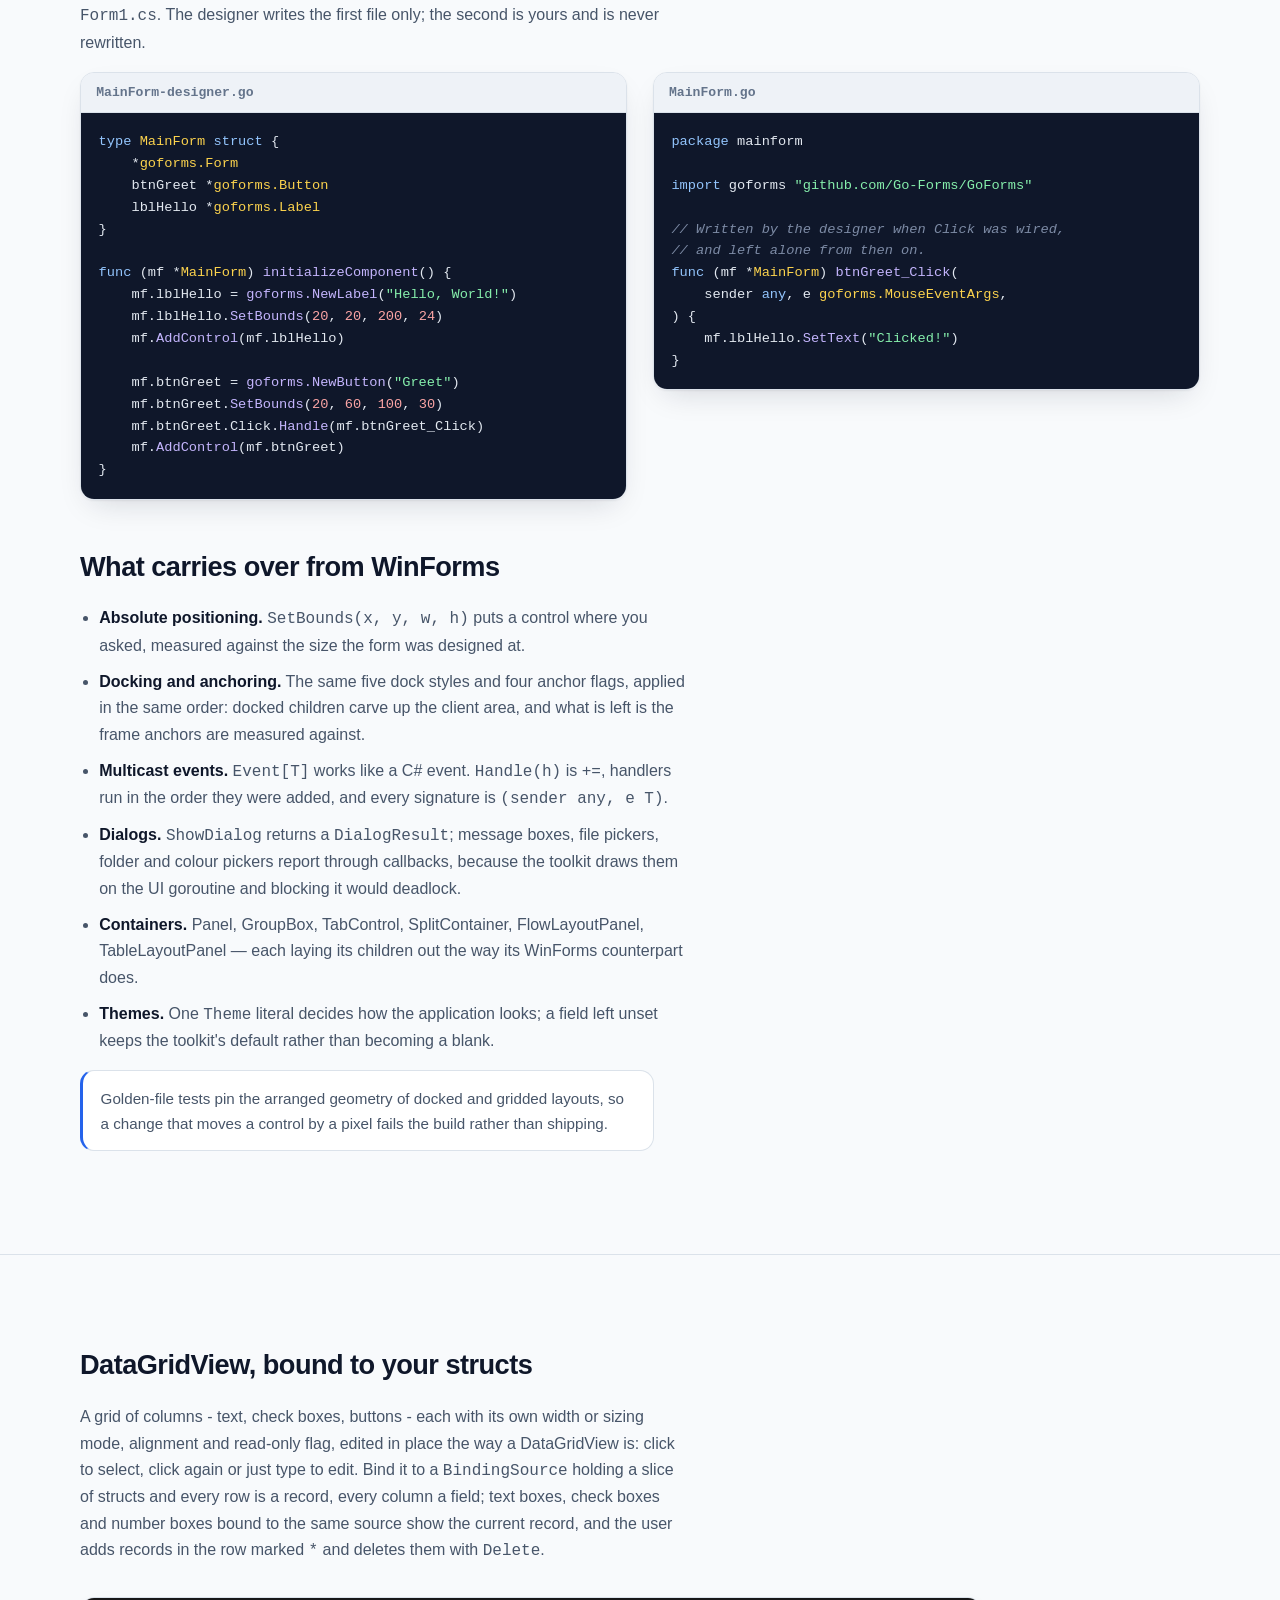
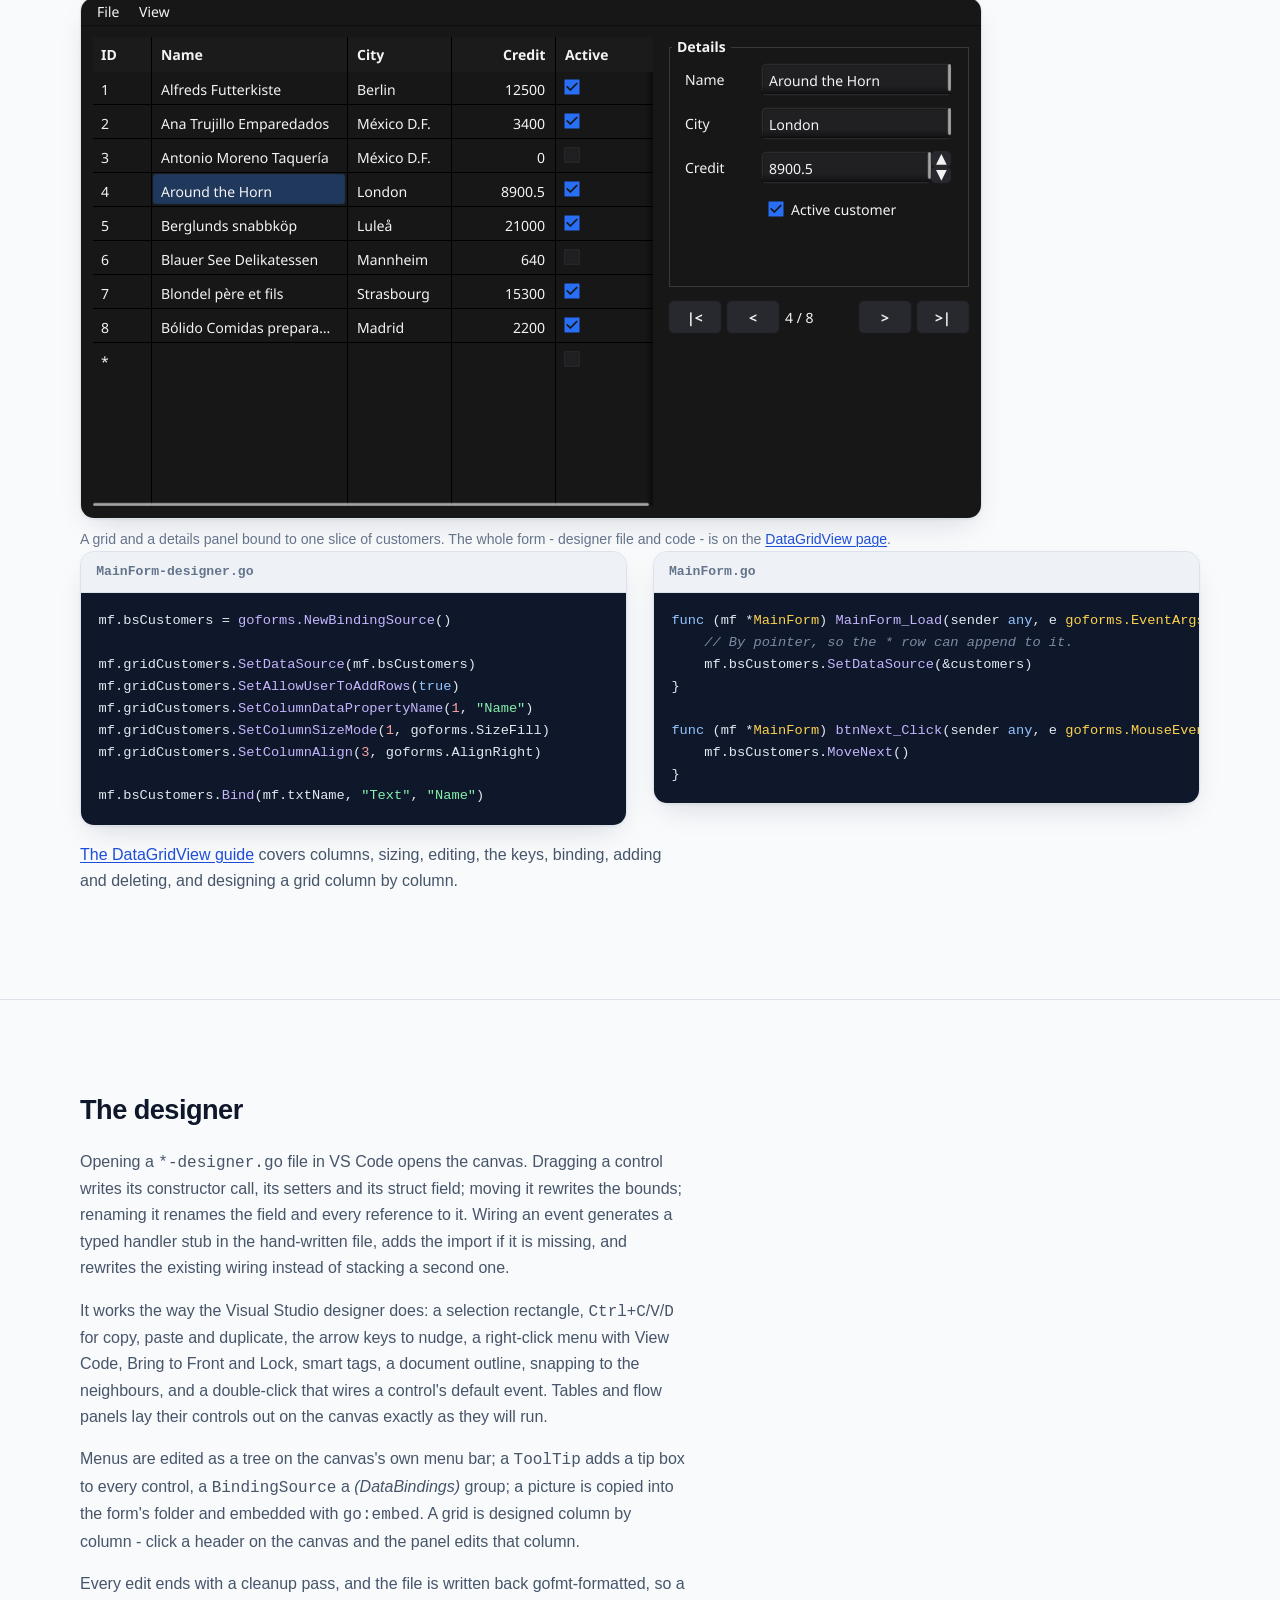
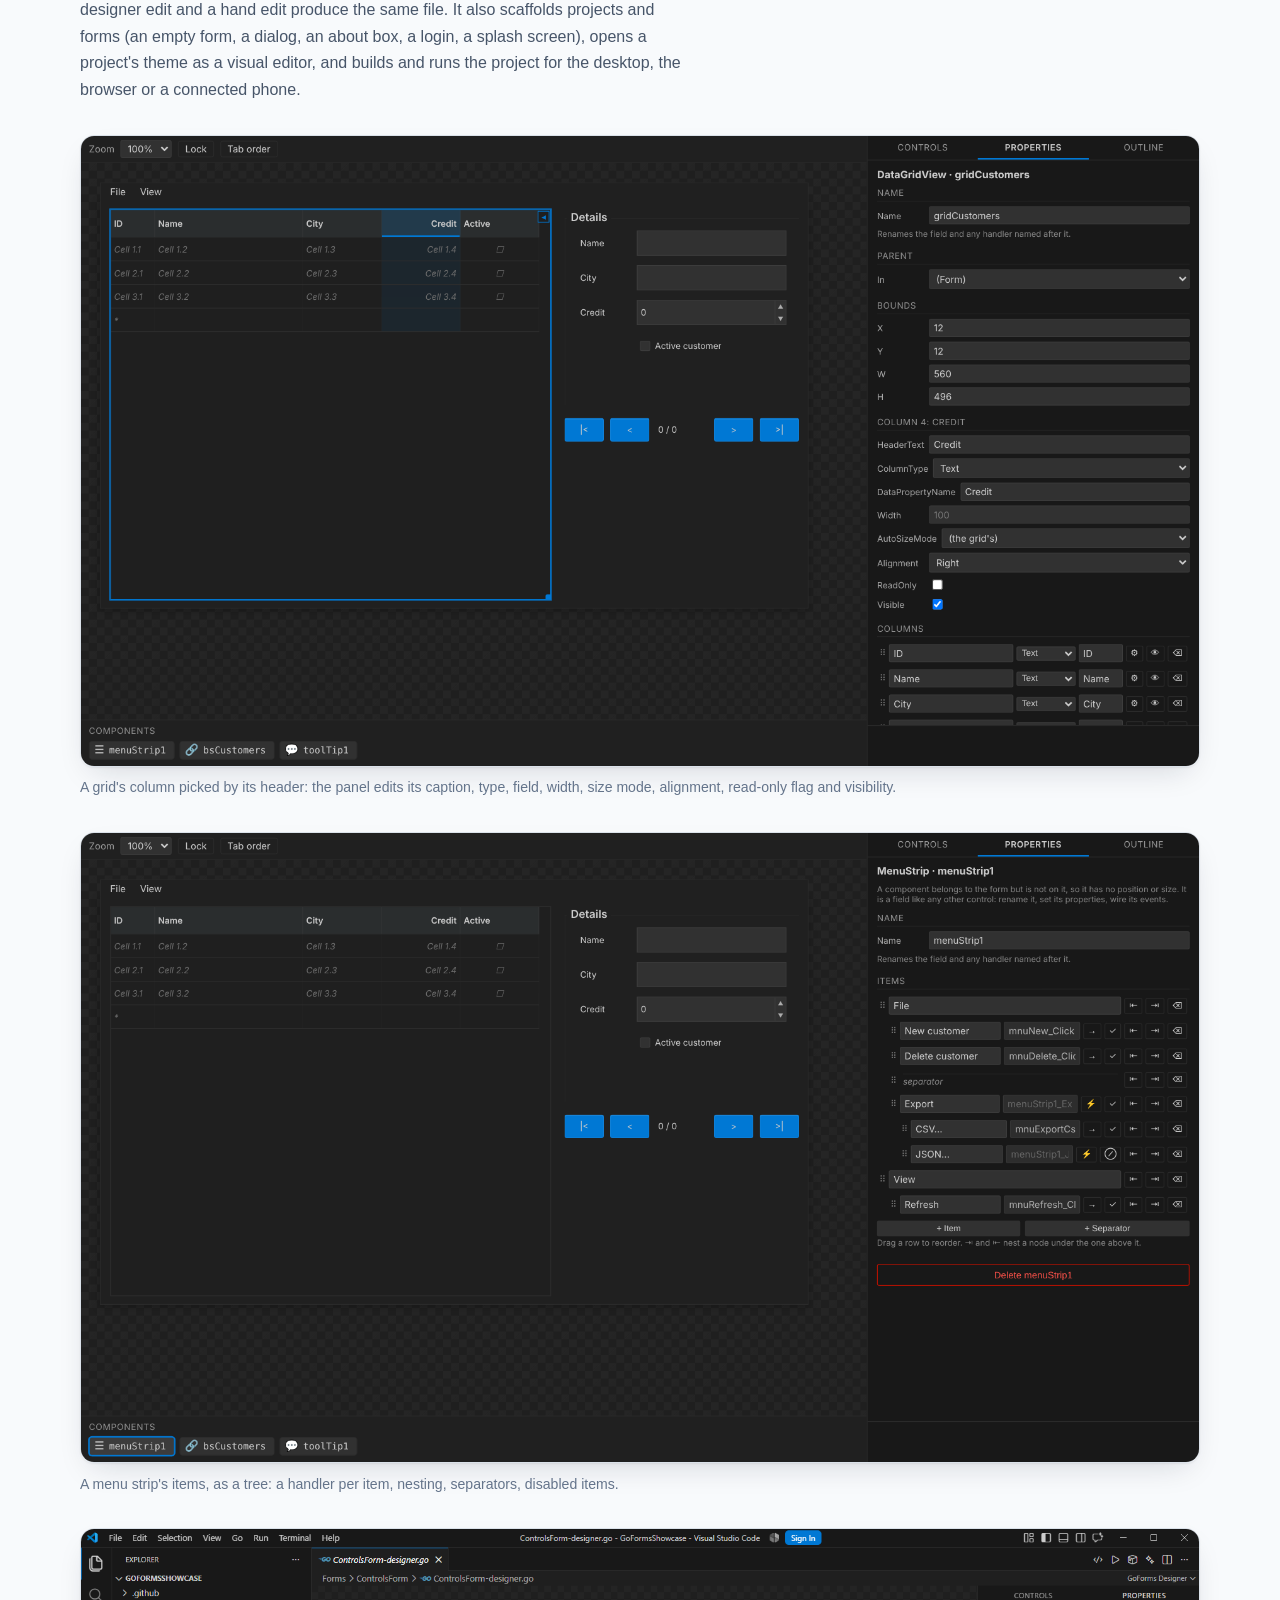
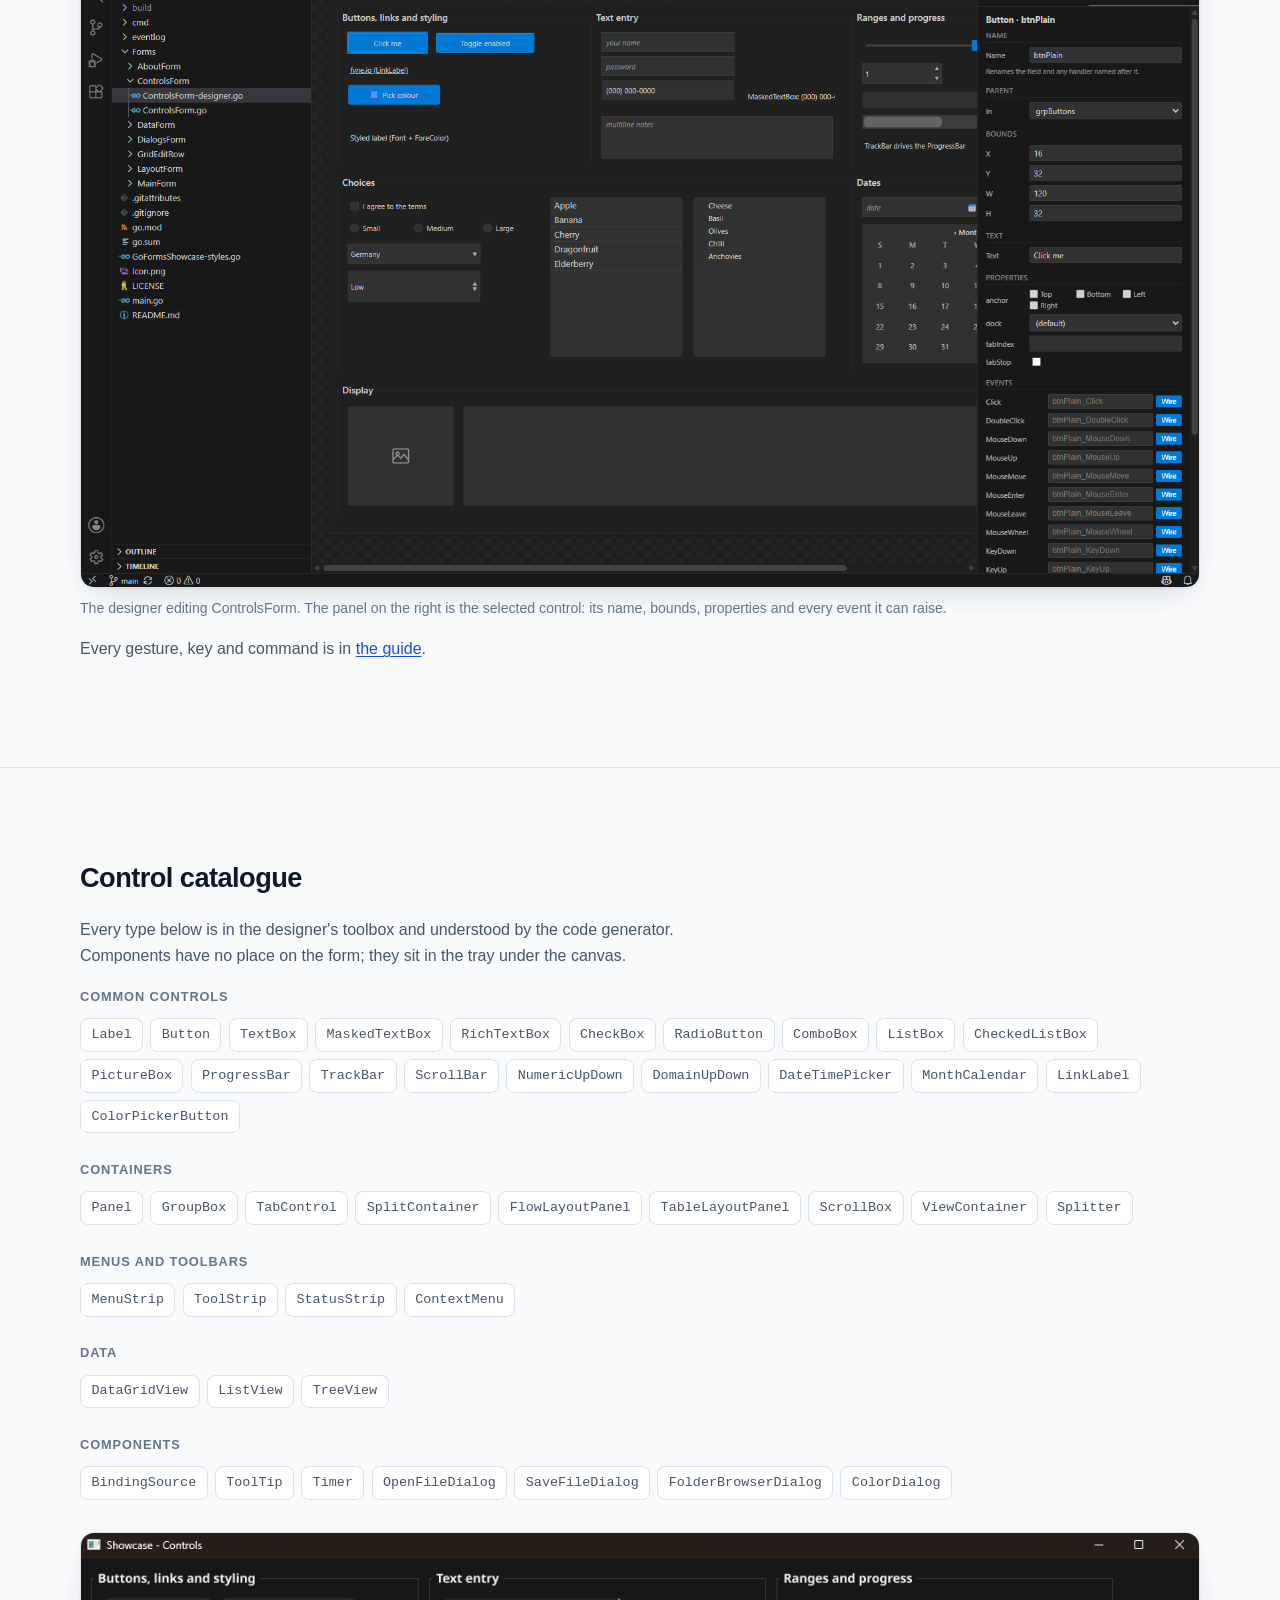
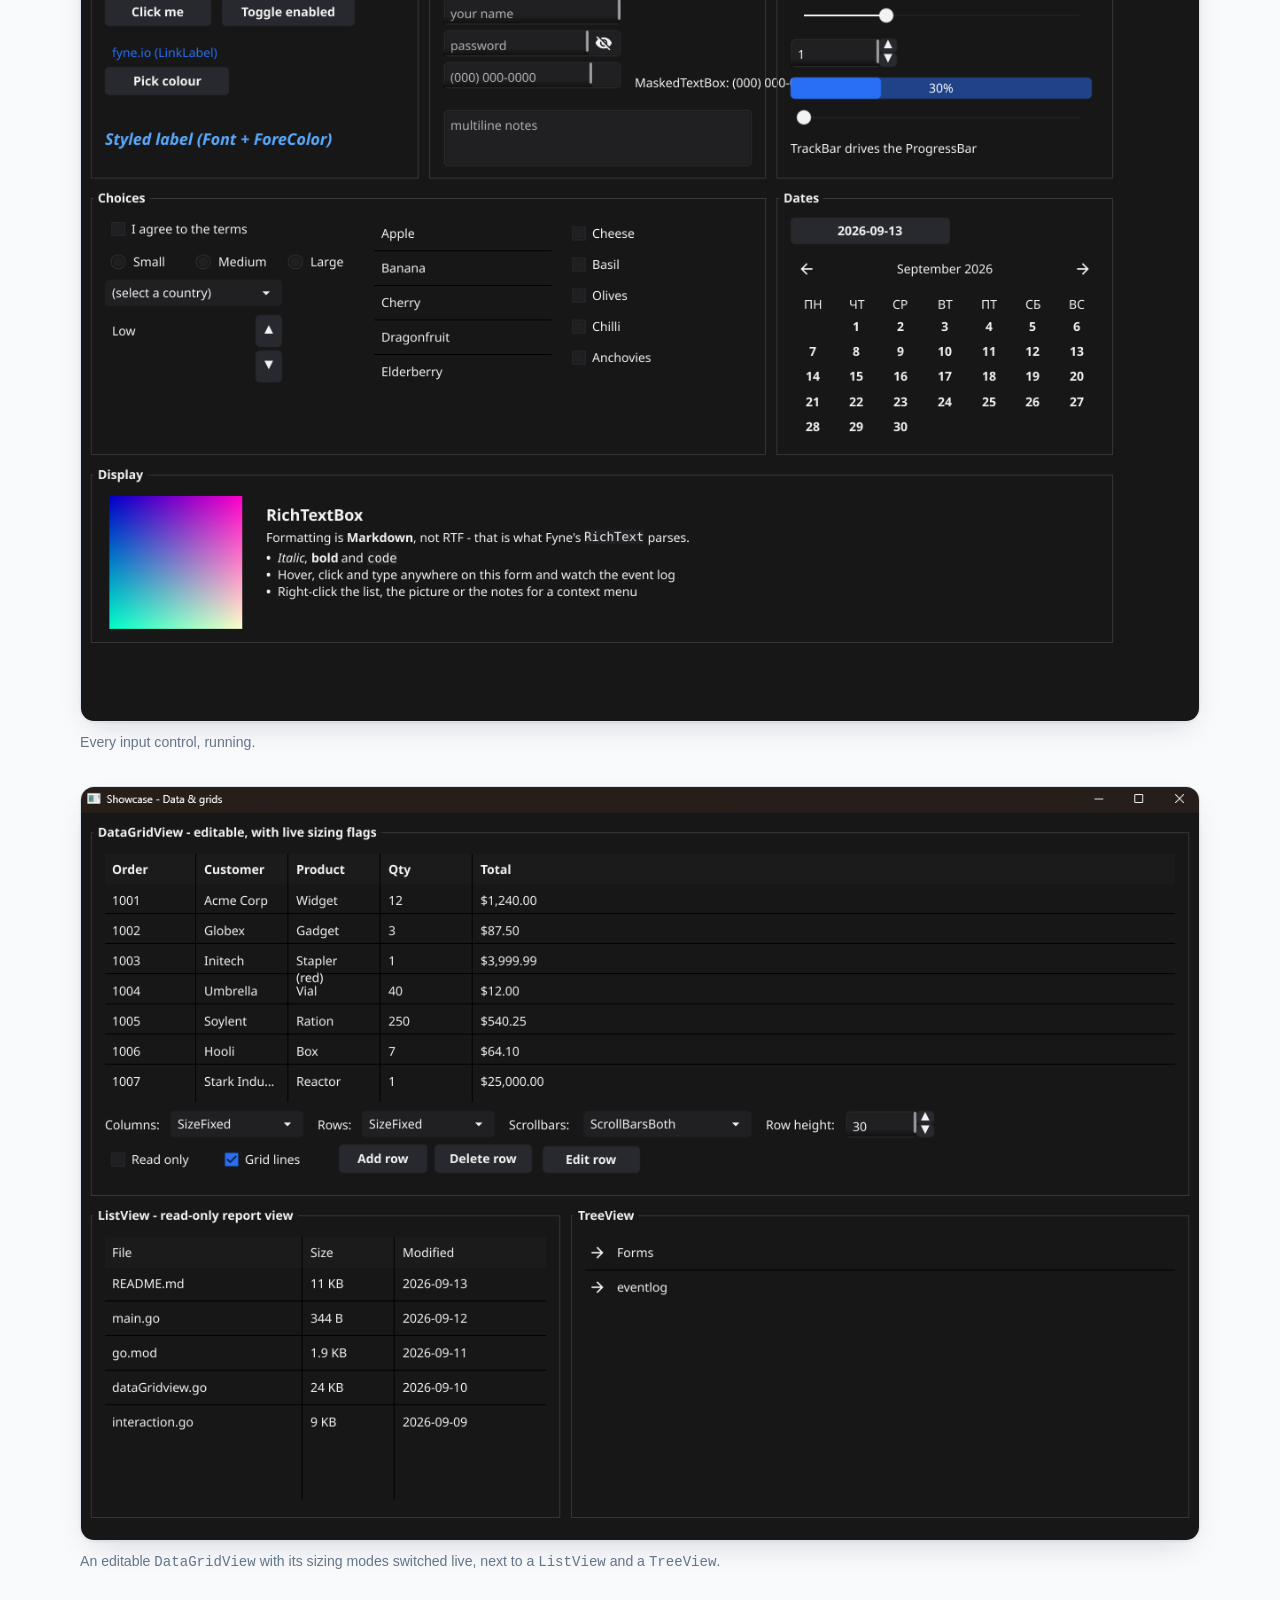
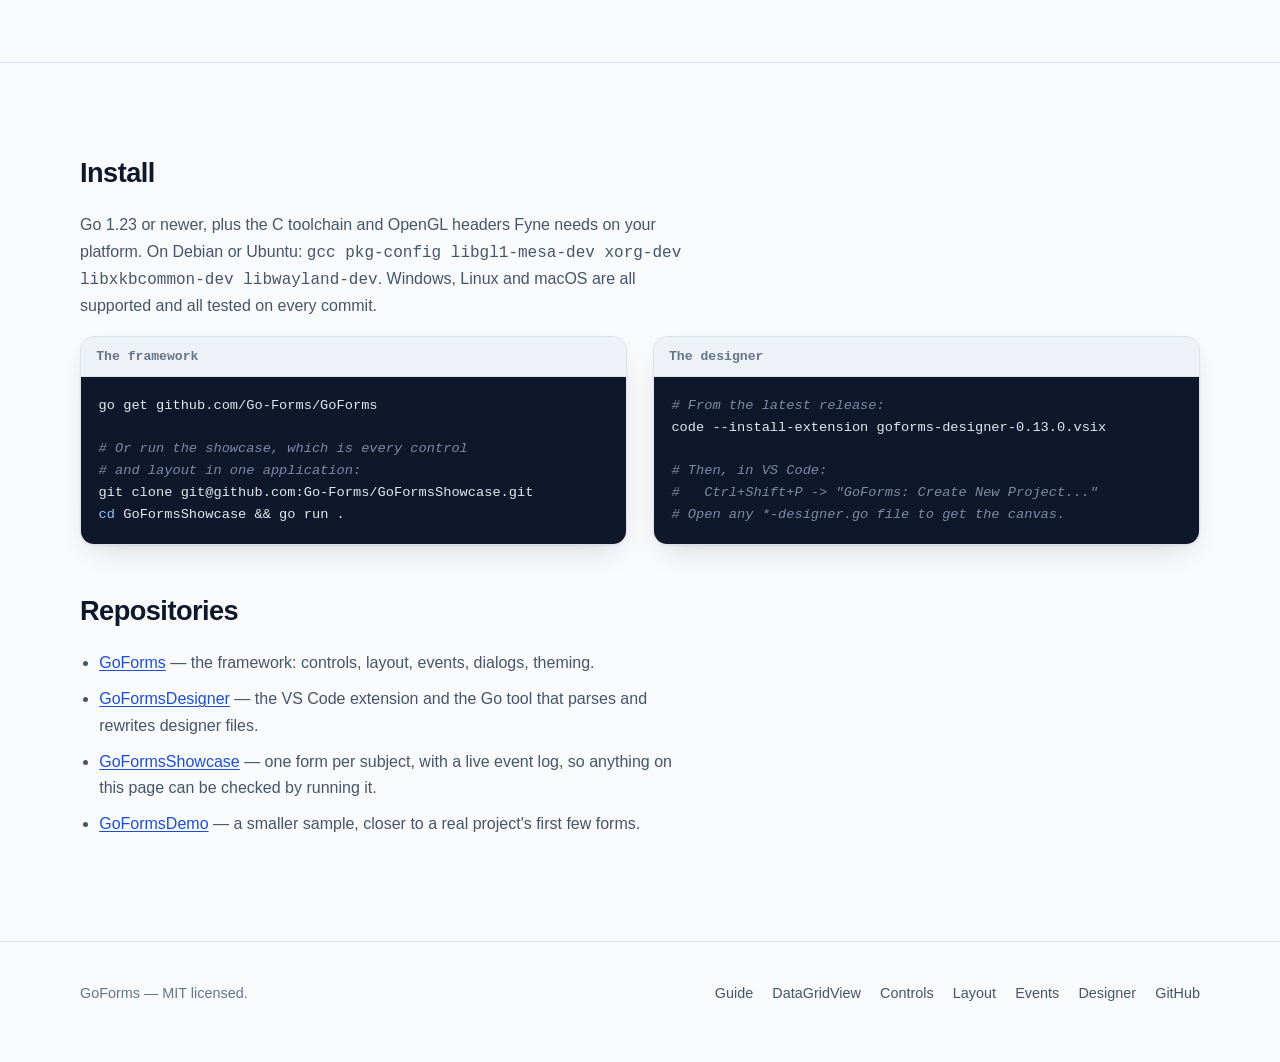
==== commit f7bebf21: "Site: a DataGridView guide, and the landing page brought up to date - datagridview.html (and ru/): c" ====
--- a/site/index.html
+++ b/site/index.html
@@ -25,6 +25,7 @@
     </a>
     <nav>
       <a href="#code">Code</a>
+      <a href="datagridview.html">DataGridView</a>
       <a href="#designer">Designer</a>
       <a href="#controls">Controls</a>
       <a href="#install">Install</a>
@@ -145,6 +146,54 @@
   </div>
 </section>
 
+<section id="grid">
+  <div class="wrap">
+    <h2>DataGridView, bound to your structs</h2>
+    <p>
+      A grid of columns - text, check boxes, buttons - each with its own width or
+      sizing mode, alignment and read-only flag, edited in place the way a
+      DataGridView is: click to select, click again or just type to edit. Bind it to
+      a <code translate="no">BindingSource</code> holding a slice of structs and every
+      row is a record, every column a field; text boxes, check boxes and number boxes
+      bound to the same source show the current record, and the user adds records in
+      the row marked <code>*</code> and deletes them with <kbd>Delete</kbd>.
+    </p>
+
+    <figure class="shot">
+      <img src="assets/app-dgv-bound.png" alt="A running GoForms form with a grid of customers on the left and the selected customer's details bound to text boxes, a number box and a check box on the right.">
+      <figcaption>A grid and a details panel bound to one slice of customers. The whole form - designer file and code - is on the <a href="datagridview.html#example">DataGridView page</a>.</figcaption>
+    </figure>
+
+    <div class="split">
+      <figure class="code">
+        <figcaption translate="no">MainForm-designer.go</figcaption>
+<pre translate="no">mf.bsCustomers = <span class="f">goforms.NewBindingSource</span>()
+
+mf.gridCustomers.<span class="f">SetDataSource</span>(mf.bsCustomers)
+mf.gridCustomers.<span class="f">SetAllowUserToAddRows</span>(<span class="k">true</span>)
+mf.gridCustomers.<span class="f">SetColumnDataPropertyName</span>(<span class="n">1</span>, <span class="s">"Name"</span>)
+mf.gridCustomers.<span class="f">SetColumnSizeMode</span>(<span class="n">1</span>, goforms.SizeFill)
+mf.gridCustomers.<span class="f">SetColumnAlign</span>(<span class="n">3</span>, goforms.AlignRight)
+
+mf.bsCustomers.<span class="f">Bind</span>(mf.txtName, <span class="s">"Text"</span>, <span class="s">"Name"</span>)</pre>
+      </figure>
+      <figure class="code">
+        <figcaption translate="no">MainForm.go</figcaption>
+<pre translate="no"><span class="k">func</span> (mf *<span class="t">MainForm</span>) <span class="f">MainForm_Load</span>(sender <span class="k">any</span>, e <span class="t">goforms.EventArgs</span>) {
+	<span class="c">// By pointer, so the * row can append to it.</span>
+	mf.bsCustomers.<span class="f">SetDataSource</span>(&amp;customers)
+}
+
+<span class="k">func</span> (mf *<span class="t">MainForm</span>) <span class="f">btnNext_Click</span>(sender <span class="k">any</span>, e <span class="t">goforms.MouseEventArgs</span>) {
+	mf.bsCustomers.<span class="f">MoveNext</span>()
+}</pre>
+      </figure>
+    </div>
+
+    <p><a href="datagridview.html">The DataGridView guide</a> covers columns, sizing, editing, the keys, binding, adding and deleting, and designing a grid column by column.</p>
+  </div>
+</section>
+
 <section id="designer">
   <div class="wrap">
     <h2>The designer</h2>
@@ -157,29 +206,51 @@
       second one.
     </p>
     <p>
-      Every edit ends with a cleanup pass that removes what the edit made redundant —
-      setters a later call overrides, repeated adds, duplicate field declarations — and
-      the file is written back gofmt-formatted, so a designer edit and a hand edit produce
-      the same file. Docked controls are drawn where they will really appear rather than
-      at their stored coordinates.
-    </p>
-    <p>
-      It also scaffolds projects (empty, example, browser or Android), opens a project's
-      theme as a visual editor, and builds and runs the project for the desktop, the
-      browser or a connected phone.
-    </p>
+      It works the way the Visual Studio designer does: a selection rectangle,
+      <kbd>Ctrl</kbd>+<kbd>C</kbd>/<kbd>V</kbd>/<kbd>D</kbd> for copy, paste and duplicate,
+      the arrow keys to nudge, a right-click menu with View Code, Bring to Front and Lock,
+      smart tags, a document outline, snapping to the neighbours, and a double-click that
+      wires a control's default event. Tables and flow panels lay their controls out on the
+      canvas exactly as they will run.
+    </p>
+    <p>
+      Menus are edited as a tree on the canvas's own menu bar; a <code translate="no">ToolTip</code>
+      adds a tip box to every control, a <code translate="no">BindingSource</code> a
+      <em>(DataBindings)</em> group; a picture is copied into the form's folder and embedded
+      with <code translate="no">go:embed</code>. A grid is designed column by column - click a
+      header on the canvas and the panel edits that column.
+    </p>
+    <p>
+      Every edit ends with a cleanup pass, and the file is written back gofmt-formatted, so a
+      designer edit and a hand edit produce the same file. It also scaffolds projects and
+      forms (an empty form, a dialog, an about box, a login, a splash screen), opens a
+      project's theme as a visual editor, and builds and runs the project for the desktop,
+      the browser or a connected phone.
+    </p>
+
+    <figure class="shot">
+      <img src="assets/designer-dgv-column.png" alt="The designer with a grid's Credit column picked by its header on the canvas, and a Column group in the properties panel with HeaderText, ColumnType, DataPropertyName, Width, AutoSizeMode, Alignment, ReadOnly and Visible.">
+      <figcaption>A grid's column picked by its header: the panel edits its caption, type, field, width, size mode, alignment, read-only flag and visibility.</figcaption>
+    </figure>
+
+    <figure class="shot">
+      <img src="assets/designer-menu.png" alt="The designer with a MenuStrip selected: its items as a tree in the properties panel, each with a click handler box, nest and unnest buttons and a toggle to disable it; the form's menu bar drawn above the canvas.">
+      <figcaption>A menu strip's items, as a tree: a handler per item, nesting, separators, disabled items.</figcaption>
+    </figure>
 
     <figure class="shot">
       <img src="assets/designer-canvas.png" alt="VS Code with a GoForms form on the designer canvas, the selected control's properties and its events listed beside it.">
       <figcaption>The designer editing ControlsForm. The panel on the right is the selected control: its name, bounds, properties and every event it can raise.</figcaption>
     </figure>
+
+    <p>Every gesture, key and command is in <a href="guide.html#designer-basics">the guide</a>.</p>
   </div>
 </section>
 
 <section id="controls">
   <div class="wrap">
     <h2>Control catalogue</h2>
-    <p>Every type below is in the designer's toolbox and understood by the code generator.</p>
+    <p>Every type below is in the designer's toolbox and understood by the code generator. Components have no place on the form; they sit in the tray under the canvas.</p>
 
     <div class="catalog-group">
       <h3>Common controls</h3>
@@ -219,14 +290,23 @@
       </div>
     </div>
 
+    <div class="catalog-group">
+      <h3>Components</h3>
+      <div class="chips">
+        <span class="chip" translate="no">BindingSource</span><span class="chip" translate="no">ToolTip</span><span class="chip" translate="no">Timer</span>
+        <span class="chip" translate="no">OpenFileDialog</span><span class="chip" translate="no">SaveFileDialog</span>
+        <span class="chip" translate="no">FolderBrowserDialog</span><span class="chip" translate="no">ColorDialog</span>
+      </div>
+    </div>
+
     <figure class="shot">
       <img src="assets/form-controls.png" alt="A GoForms form with text boxes, combo boxes, check boxes, track bars and up-down controls.">
       <figcaption>Every input control, running.</figcaption>
     </figure>
 
     <figure class="shot">
-      <img src="assets/form-data.png" alt="A DataGridView with sortable columns beside a TreeView.">
-      <figcaption><code translate="no">DataGridView</code> with sortable, resizable columns, next to a <code translate="no">TreeView</code>.</figcaption>
+      <img src="assets/form-data.png" alt="An editable DataGridView with controls for its sizing modes, beside a ListView and a TreeView.">
+      <figcaption>An editable <code translate="no">DataGridView</code> with its sizing modes switched live, next to a <code translate="no">ListView</code> and a <code translate="no">TreeView</code>.</figcaption>
     </figure>
   </div>
 </section>
@@ -255,7 +335,7 @@
       <figure class="code">
         <figcaption>The designer</figcaption>
 <pre translate="no"><span class="c"># From the latest release:</span>
-code --install-extension goforms-designer-<span data-latest-version>0.10.2</span>.vsix
+code --install-extension goforms-designer-<span data-latest-version>0.13.0</span>.vsix
 
 <span class="c"># Then, in VS Code:</span>
 <span class="c">#   Ctrl+Shift+P -> "GoForms: Create New Project..."</span>
@@ -285,6 +365,7 @@
     <span>GoForms — MIT licensed.</span>
     <nav>
       <a href="guide.html">Guide</a>
+      <a href="datagridview.html">DataGridView</a>
       <a href="https://github.com/Go-Forms/GoForms/blob/main/docs/controls.md">Controls</a>
       <a href="https://github.com/Go-Forms/GoForms/blob/main/docs/layout.md">Layout</a>
       <a href="https://github.com/Go-Forms/GoForms/blob/main/docs/events.md">Events</a>
